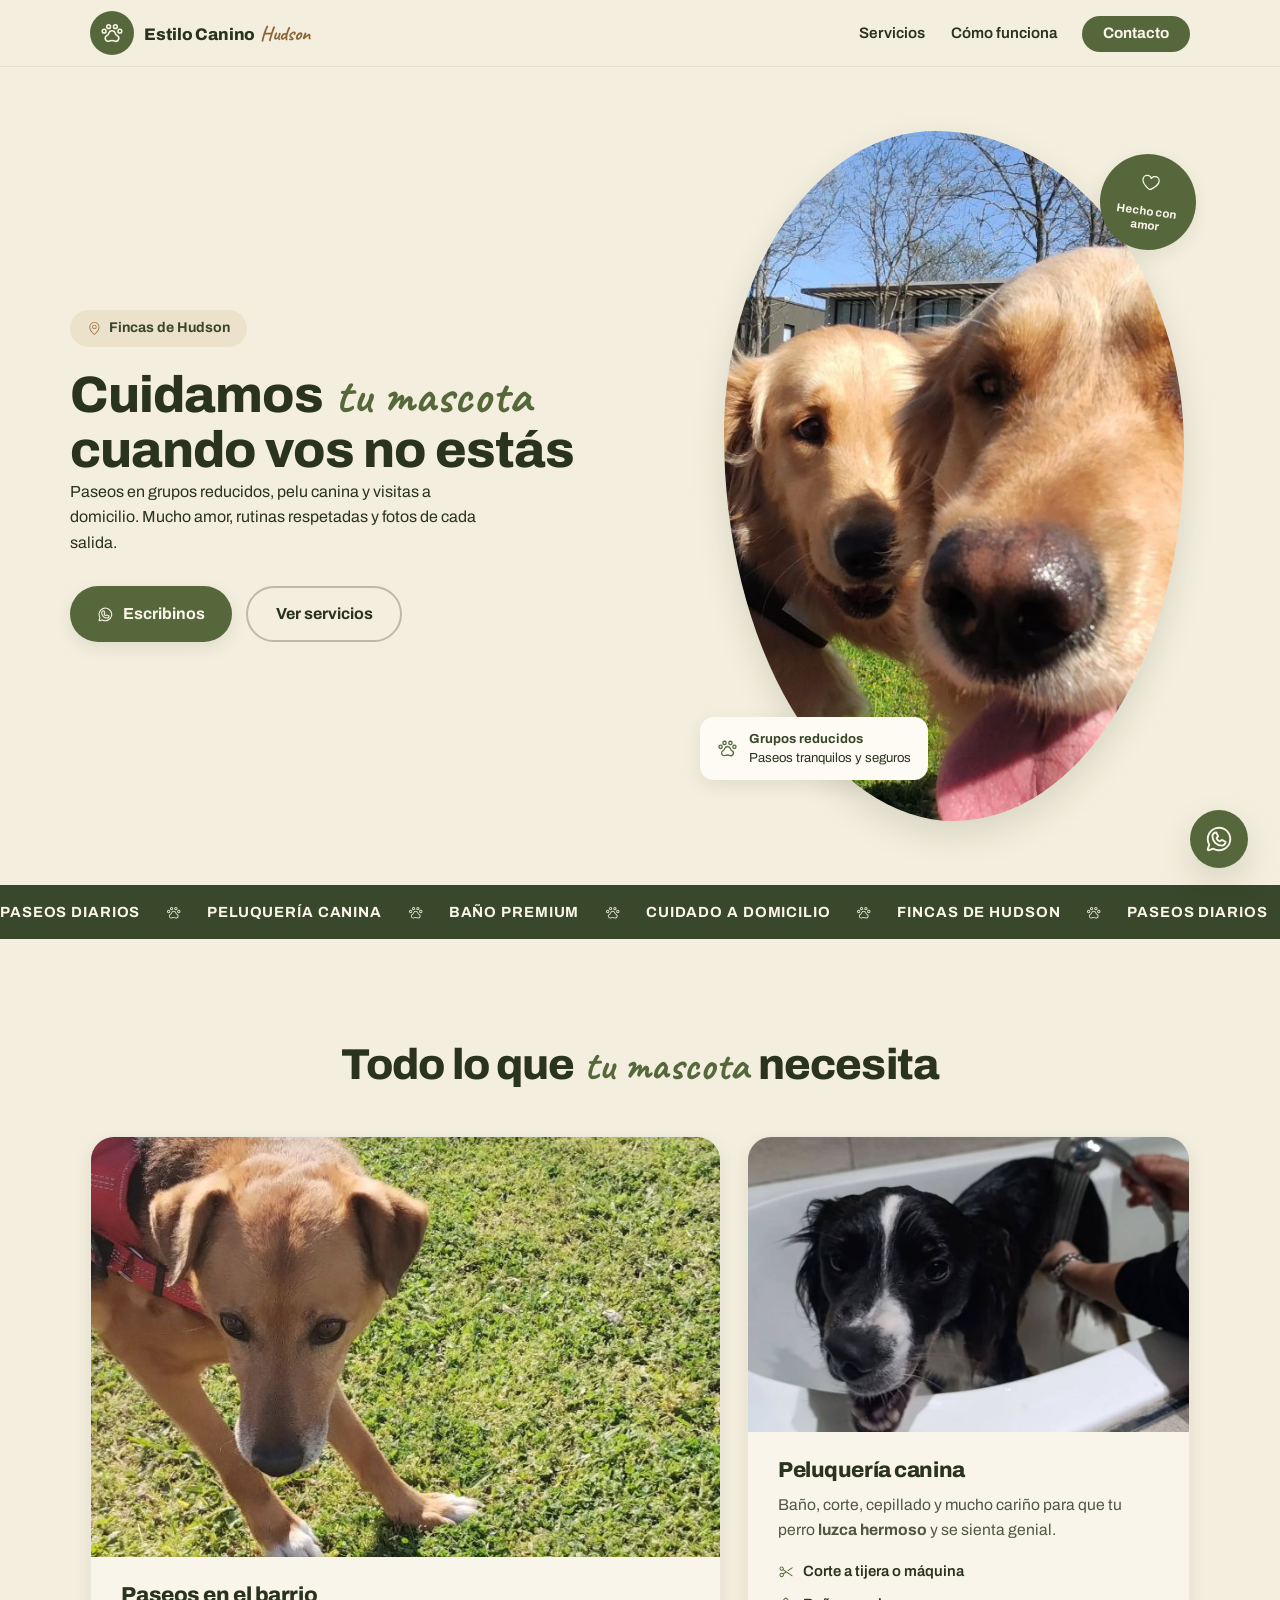
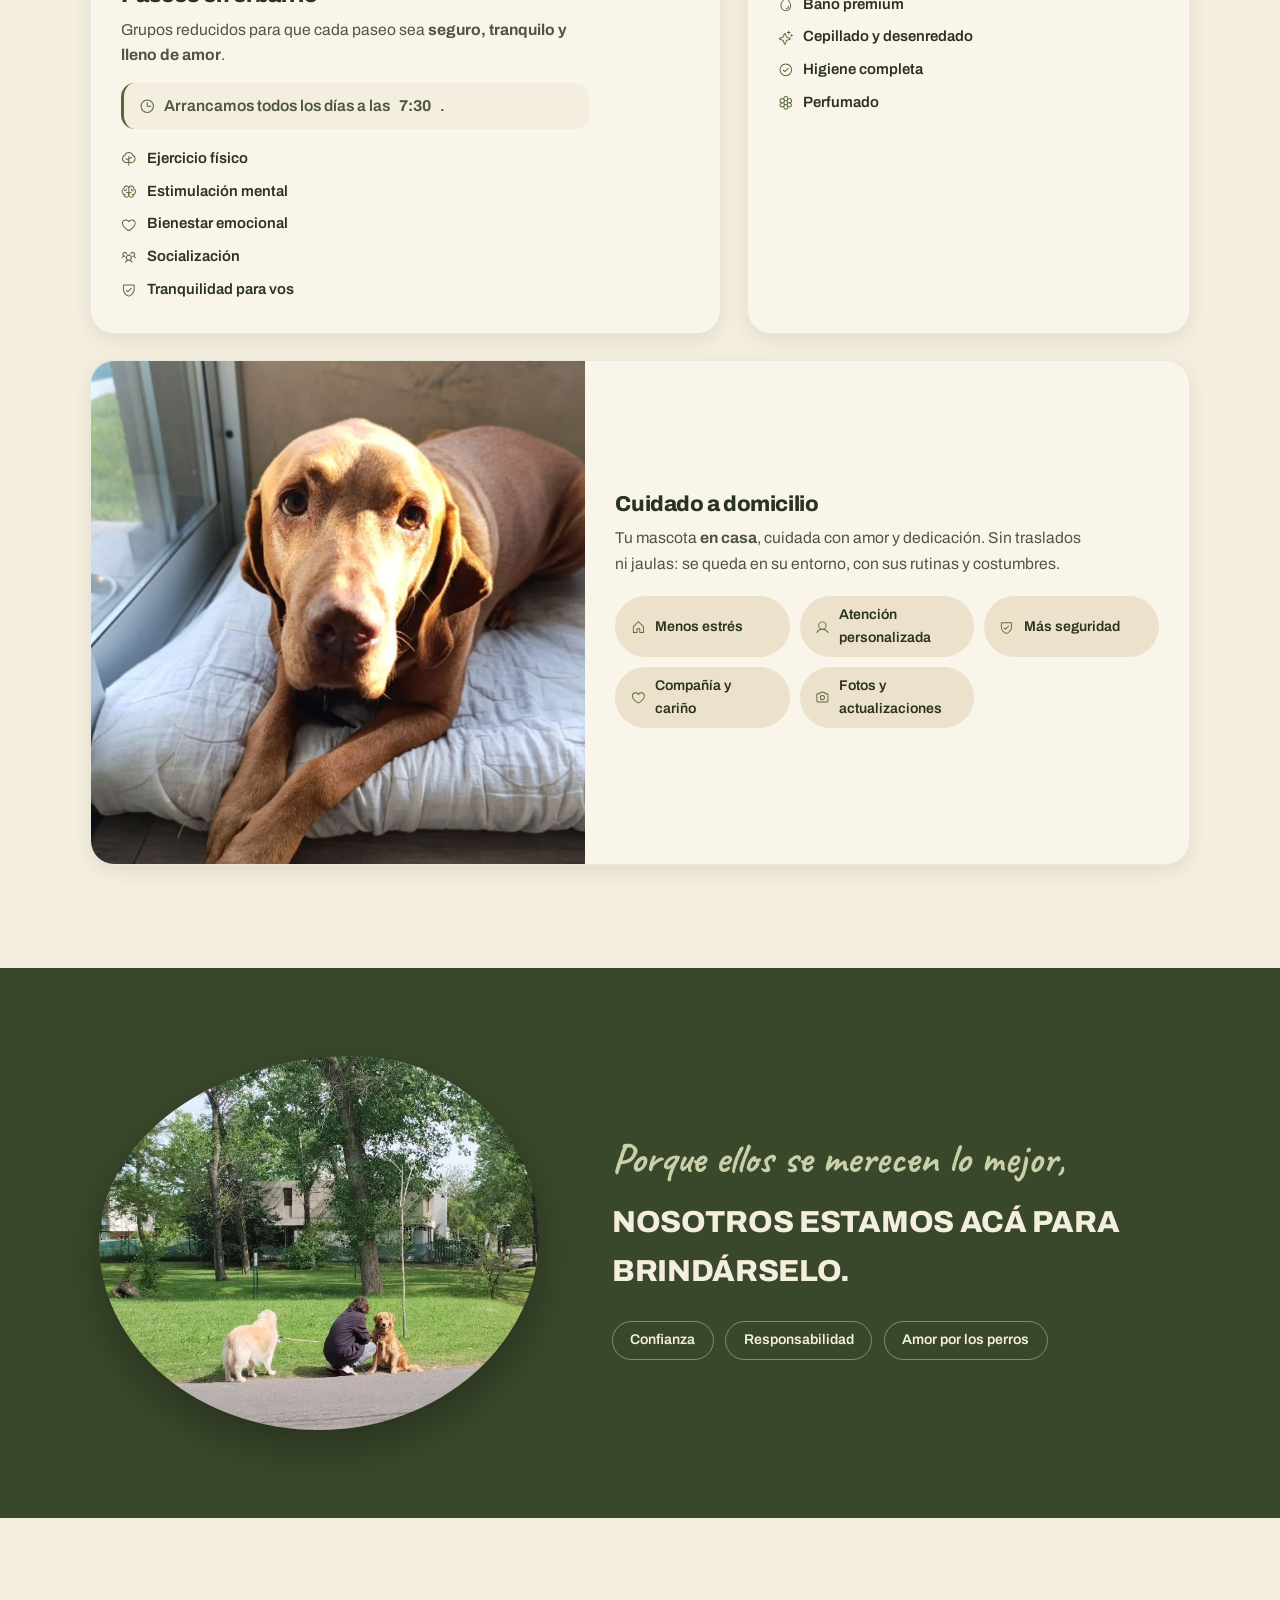
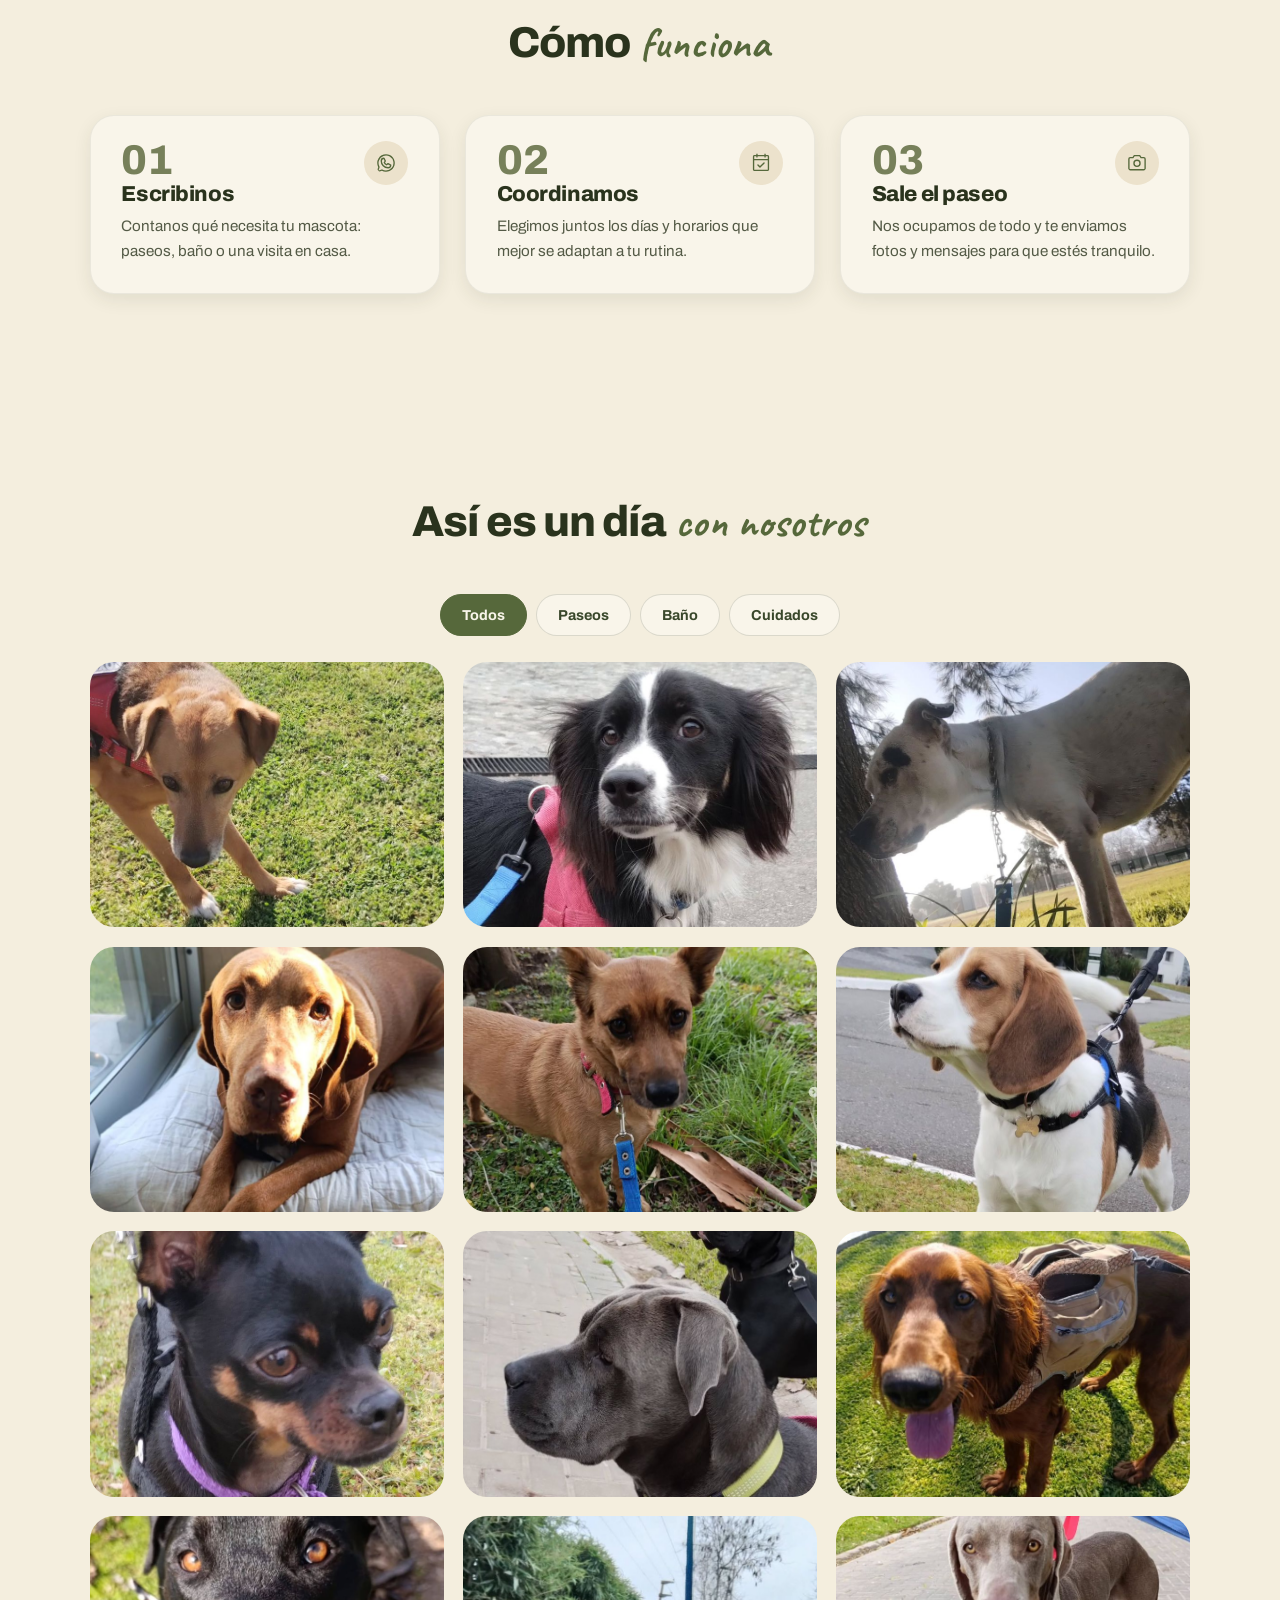
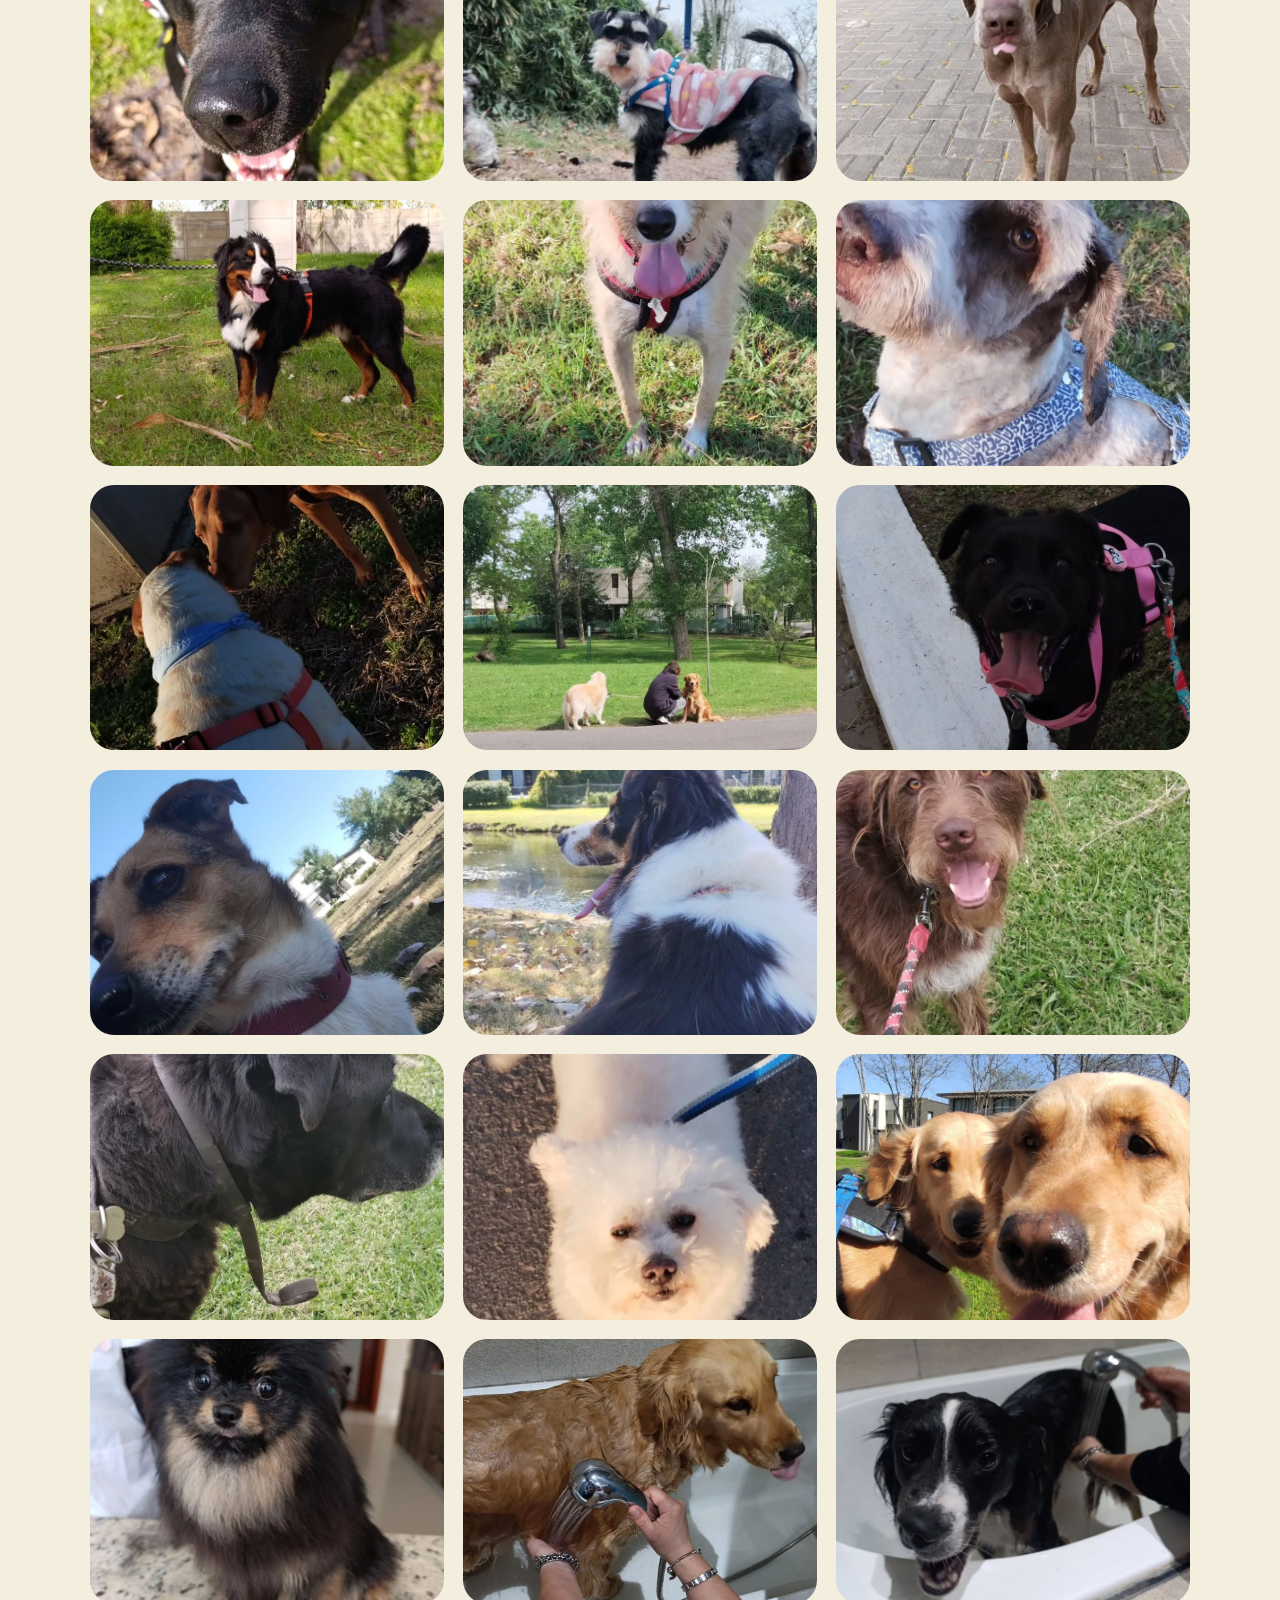
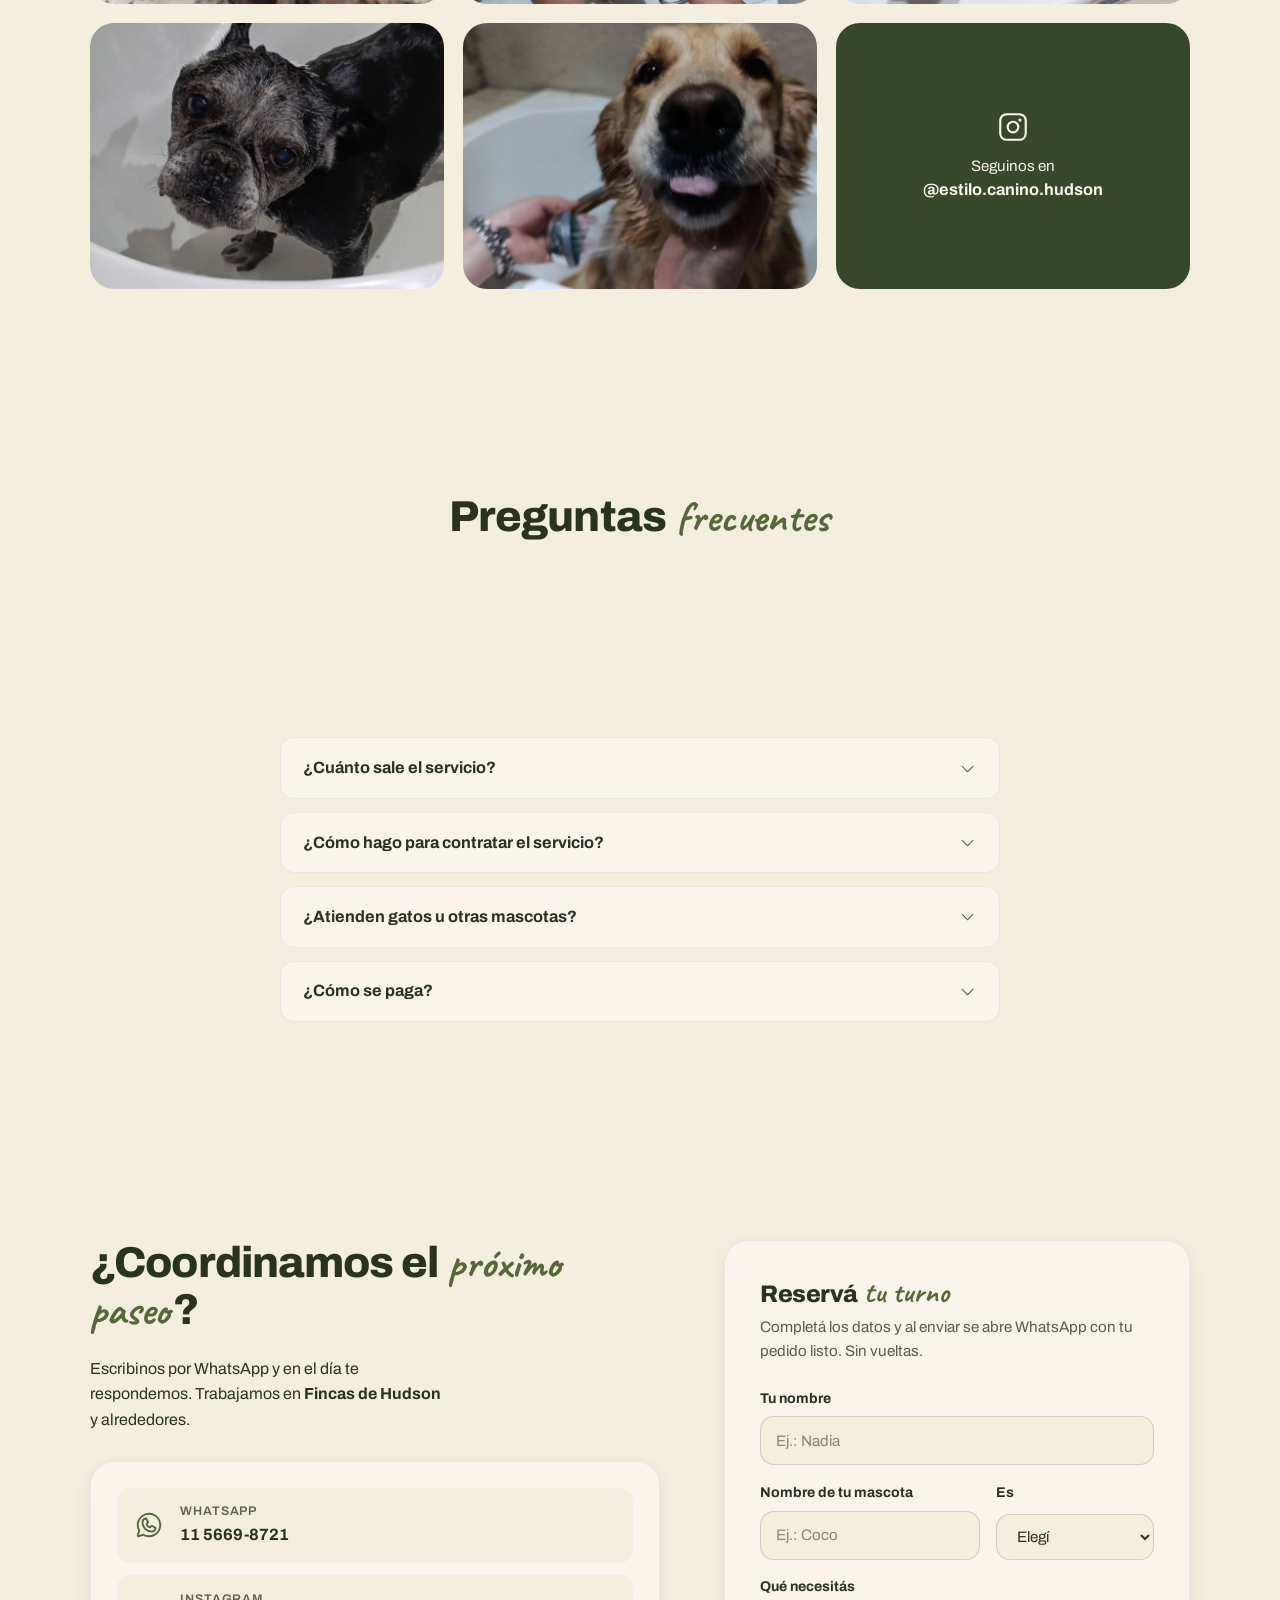
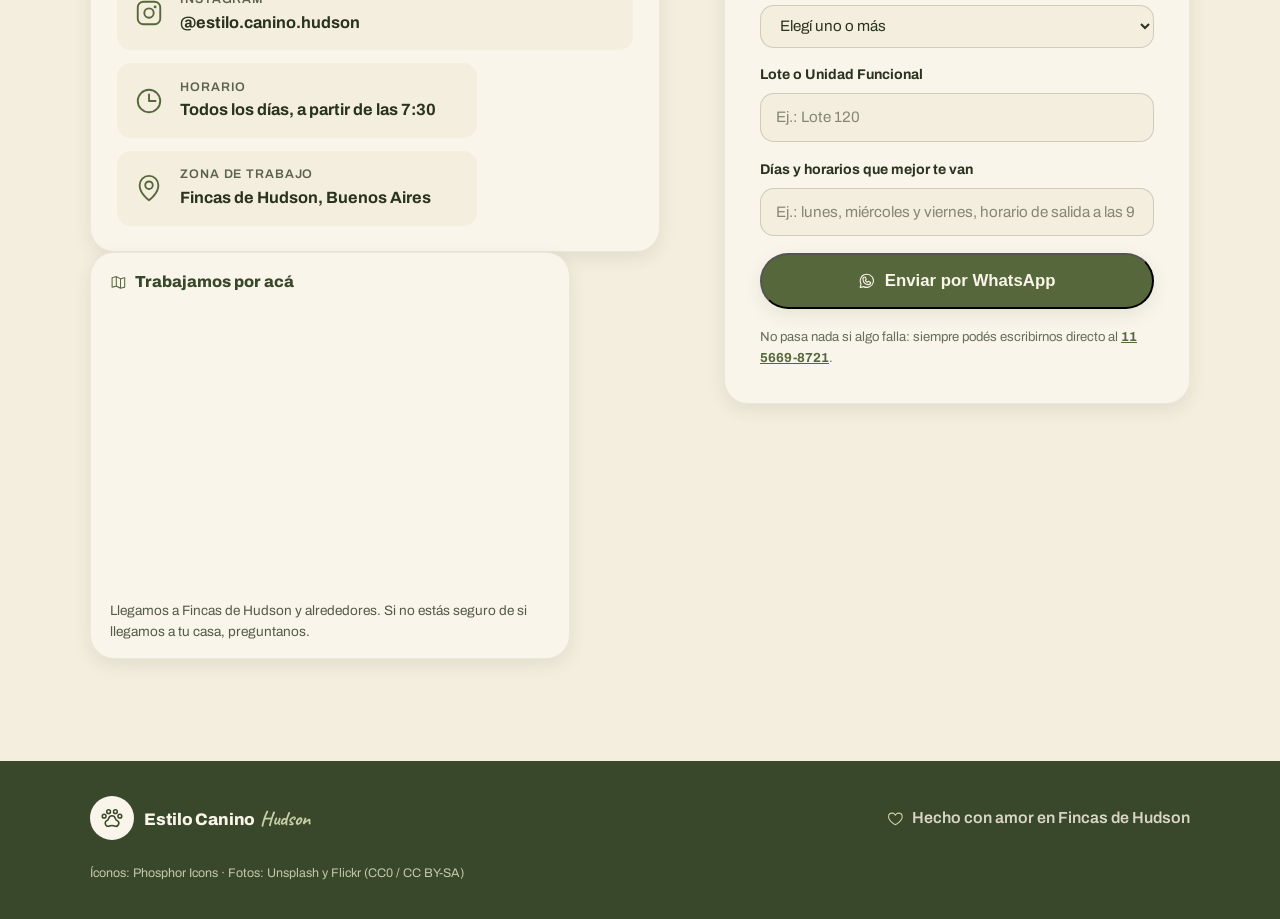
==== index.html @ 261d3a81 "Add files via upload" ====
<!DOCTYPE html>
<html lang="es-AR">
<head>
  <meta charset="UTF-8">
  <meta name="viewport" content="width=device-width, initial-scale=1">
  <title>Estilo Canino Hudson · Paseos y peluquería canina en Fincas de Hudson</title>
  <meta name="description" content="Paseos en grupos reducidos, peluquería canina y cuidado a domicilio en Fincas de Hudson. Cuidamos tu mascota cuando vos no estás.">
  <meta name="theme-color" content="#56683B">
  <meta property="og:type" content="website">
  <meta property="og:title" content="Estilo Canino Hudson">
  <meta property="og:description" content="Paseos, pelu canina y cuidado a domicilio en Fincas de Hudson. Cuidamos tu mascota cuando vos no estás.">
  <meta property="og:image" content="assets/img/hero.jpg">
  <link rel="icon" type="image/svg+xml" href="assets/favicon.svg">
  <link rel="preconnect" href="https://fonts.googleapis.com">
  <link rel="preconnect" href="https://fonts.gstatic.com" crossorigin>
  <link href="https://fonts.googleapis.com/css2?family=Archivo:wght@400;500;600;700;800&family=Caveat:wght@600;700&display=swap" rel="stylesheet">
  <link rel="stylesheet" href="css/styles.css">
  <script>document.documentElement.classList.add("js");</script>
</head>
<body>
<svg xmlns="http://www.w3.org/2000/svg" style="display:none" aria-hidden="true">
<symbol id="i-paw-print" viewBox="0 0 256 256"><path d="M212,80a28,28,0,1,0,28,28A28,28,0,0,0,212,80Zm0,40a12,12,0,1,1,12-12A12,12,0,0,1,212,120ZM72,108a28,28,0,1,0-28,28A28,28,0,0,0,72,108ZM44,120a12,12,0,1,1,12-12A12,12,0,0,1,44,120ZM92,88A28,28,0,1,0,64,60,28,28,0,0,0,92,88Zm0-40A12,12,0,1,1,80,60,12,12,0,0,1,92,48Zm72,40a28,28,0,1,0-28-28A28,28,0,0,0,164,88Zm0-40a12,12,0,1,1-12,12A12,12,0,0,1,164,48Zm23.12,100.86a35.3,35.3,0,0,1-16.87-21.14,44,44,0,0,0-84.5,0A35.25,35.25,0,0,1,69,148.82,40,40,0,0,0,88,224a39.48,39.48,0,0,0,15.52-3.13,64.09,64.09,0,0,1,48.87,0,40,40,0,0,0,34.73-72ZM168,208a24,24,0,0,1-9.45-1.93,80.14,80.14,0,0,0-61.19,0,24,24,0,0,1-20.71-43.26,51.22,51.22,0,0,0,24.46-30.67,28,28,0,0,1,53.78,0,51.27,51.27,0,0,0,24.53,30.71A24,24,0,0,1,168,208Z"/></symbol>
<symbol id="i-heart" viewBox="0 0 256 256"><path d="M178,40c-20.65,0-38.73,8.88-50,23.89C116.73,48.88,98.65,40,78,40a62.07,62.07,0,0,0-62,62c0,70,103.79,126.66,108.21,129a8,8,0,0,0,7.58,0C136.21,228.66,240,172,240,102A62.07,62.07,0,0,0,178,40ZM128,214.8C109.74,204.16,32,155.69,32,102A46.06,46.06,0,0,1,78,56c19.45,0,35.78,10.36,42.6,27a8,8,0,0,0,14.8,0c6.82-16.67,23.15-27,42.6-27a46.06,46.06,0,0,1,46,46C224,155.61,146.24,204.15,128,214.8Z"/></symbol>
<symbol id="i-scissors" viewBox="0 0 256 256"><path d="M157.73,113.13A8,8,0,0,1,159.82,102L227.48,55.7a8,8,0,0,1,9,13.21l-67.67,46.3a7.92,7.92,0,0,1-4.51,1.4A8,8,0,0,1,157.73,113.13Zm80.87,85.09a8,8,0,0,1-11.12,2.08L136,137.7,93.49,166.78a36,36,0,1,1-9-13.19L121.83,128,84.44,102.41a35.86,35.86,0,1,1,9-13.19l143,97.87A8,8,0,0,1,238.6,198.22ZM80,180a20,20,0,1,0-5.86,14.14A19.85,19.85,0,0,0,80,180ZM74.14,90.13a20,20,0,1,0-28.28,0A19.85,19.85,0,0,0,74.14,90.13Z"/></symbol>
<symbol id="i-house" viewBox="0 0 256 256"><path d="M219.31,108.68l-80-80a16,16,0,0,0-22.62,0l-80,80A15.87,15.87,0,0,0,32,120v96a8,8,0,0,0,8,8h64a8,8,0,0,0,8-8V160h32v56a8,8,0,0,0,8,8h64a8,8,0,0,0,8-8V120A15.87,15.87,0,0,0,219.31,108.68ZM208,208H160V152a8,8,0,0,0-8-8H104a8,8,0,0,0-8,8v56H48V120l80-80,80,80Z"/></symbol>
<symbol id="i-camera" viewBox="0 0 256 256"><path d="M208,56H180.28L166.65,35.56A8,8,0,0,0,160,32H96a8,8,0,0,0-6.65,3.56L75.71,56H48A24,24,0,0,0,24,80V192a24,24,0,0,0,24,24H208a24,24,0,0,0,24-24V80A24,24,0,0,0,208,56Zm8,136a8,8,0,0,1-8,8H48a8,8,0,0,1-8-8V80a8,8,0,0,1,8-8H80a8,8,0,0,0,6.66-3.56L100.28,48h55.43l13.63,20.44A8,8,0,0,0,176,72h32a8,8,0,0,1,8,8ZM128,88a44,44,0,1,0,44,44A44.05,44.05,0,0,0,128,88Zm0,72a28,28,0,1,1,28-28A28,28,0,0,1,128,160Z"/></symbol>
<symbol id="i-whatsapp-logo" viewBox="0 0 256 256"><path d="M187.58,144.84l-32-16a8,8,0,0,0-8,.5l-14.69,9.8a40.55,40.55,0,0,1-16-16l9.8-14.69a8,8,0,0,0,.5-8l-16-32A8,8,0,0,0,104,64a40,40,0,0,0-40,40,88.1,88.1,0,0,0,88,88,40,40,0,0,0,40-40A8,8,0,0,0,187.58,144.84ZM152,176a72.08,72.08,0,0,1-72-72A24,24,0,0,1,99.29,80.46l11.48,23L101,118a8,8,0,0,0-.73,7.51,56.47,56.47,0,0,0,30.15,30.15A8,8,0,0,0,138,155l14.61-9.74,23,11.48A24,24,0,0,1,152,176ZM128,24A104,104,0,0,0,36.18,176.88L24.83,210.93a16,16,0,0,0,20.24,20.24l34.05-11.35A104,104,0,1,0,128,24Zm0,192a87.87,87.87,0,0,1-44.06-11.81,8,8,0,0,0-6.54-.67L40,216,52.47,178.6a8,8,0,0,0-.66-6.54A88,88,0,1,1,128,216Z"/></symbol>
<symbol id="i-instagram-logo" viewBox="0 0 256 256"><path d="M128,80a48,48,0,1,0,48,48A48.05,48.05,0,0,0,128,80Zm0,80a32,32,0,1,1,32-32A32,32,0,0,1,128,160ZM176,24H80A56.06,56.06,0,0,0,24,80v96a56.06,56.06,0,0,0,56,56h96a56.06,56.06,0,0,0,56-56V80A56.06,56.06,0,0,0,176,24Zm40,152a40,40,0,0,1-40,40H80a40,40,0,0,1-40-40V80A40,40,0,0,1,80,40h96a40,40,0,0,1,40,40ZM192,76a12,12,0,1,1-12-12A12,12,0,0,1,192,76Z"/></symbol>
<symbol id="i-map-pin" viewBox="0 0 256 256"><path d="M128,64a40,40,0,1,0,40,40A40,40,0,0,0,128,64Zm0,64a24,24,0,1,1,24-24A24,24,0,0,1,128,128Zm0-112a88.1,88.1,0,0,0-88,88c0,31.4,14.51,64.68,42,96.25a254.19,254.19,0,0,0,41.45,38.3,8,8,0,0,0,9.18,0A254.19,254.19,0,0,0,174,200.25c27.45-31.57,42-64.85,42-96.25A88.1,88.1,0,0,0,128,16Zm0,206c-16.53-13-72-60.75-72-118a72,72,0,0,1,144,0C200,161.23,144.53,209,128,222Z"/></symbol>
<symbol id="i-phone" viewBox="0 0 256 256"><path d="M222.37,158.46l-47.11-21.11-.13-.06a16,16,0,0,0-15.17,1.4,8.12,8.12,0,0,0-.75.56L134.87,160c-15.42-7.49-31.34-23.29-38.83-38.51l20.78-24.71c.2-.25.39-.5.57-.77a16,16,0,0,0,1.32-15.06l0-.12L97.54,33.64a16,16,0,0,0-16.62-9.52A56.26,56.26,0,0,0,32,80c0,79.4,64.6,144,144,144a56.26,56.26,0,0,0,55.88-48.92A16,16,0,0,0,222.37,158.46ZM176,208A128.14,128.14,0,0,1,48,80,40.2,40.2,0,0,1,82.87,40a.61.61,0,0,0,0,.12l21,47L83.2,111.86a6.13,6.13,0,0,0-.57.77,16,16,0,0,0-1,15.7c9.06,18.53,27.73,37.06,46.46,46.11a16,16,0,0,0,15.75-1.14,8.44,8.44,0,0,0,.74-.56L168.89,152l47,21.05h0s.08,0,.11,0A40.21,40.21,0,0,1,176,208Z"/></symbol>
<symbol id="i-check-circle" viewBox="0 0 256 256"><path d="M173.66,98.34a8,8,0,0,1,0,11.32l-56,56a8,8,0,0,1-11.32,0l-24-24a8,8,0,0,1,11.32-11.32L112,148.69l50.34-50.35A8,8,0,0,1,173.66,98.34ZM232,128A104,104,0,1,1,128,24,104.11,104.11,0,0,1,232,128Zm-16,0a88,88,0,1,0-88,88A88.1,88.1,0,0,0,216,128Z"/></symbol>
<symbol id="i-tree" viewBox="0 0 256 256"><path d="M198.1,62.59a76,76,0,0,0-140.2,0A71.71,71.71,0,0,0,16,127.8C15.9,166,48,199,86.14,200A72.09,72.09,0,0,0,120,192.47V232a8,8,0,0,0,16,0V192.47A72.17,72.17,0,0,0,168,200l1.82,0C208,199,240.11,166,240,127.8A71.71,71.71,0,0,0,198.1,62.59ZM169.45,184a56.08,56.08,0,0,1-33.45-10v-41l43.58-21.78a8,8,0,1,0-7.16-14.32L136,115.06V88a8,8,0,0,0-16,0v51.06L83.58,120.84a8,8,0,1,0-7.16,14.32L120,156.94v17a56,56,0,0,1-33.45,10C56.9,183.23,31.92,157.52,32,127.84A55.77,55.77,0,0,1,67.11,76a8,8,0,0,0,4.53-4.67,60,60,0,0,1,112.72,0A8,8,0,0,0,188.89,76,55.79,55.79,0,0,1,224,127.84C224.08,157.52,199.1,183.23,169.45,184Z"/></symbol>
<symbol id="i-brain" viewBox="0 0 256 256"><path d="M248,124a56.11,56.11,0,0,0-32-50.61V72a48,48,0,0,0-88-26.49A48,48,0,0,0,40,72v1.39a56,56,0,0,0,0,101.2V176a48,48,0,0,0,88,26.49A48,48,0,0,0,216,176v-1.41A56.09,56.09,0,0,0,248,124ZM88,208a32,32,0,0,1-31.81-28.56A55.87,55.87,0,0,0,64,180h8a8,8,0,0,0,0-16H64A40,40,0,0,1,50.67,86.27,8,8,0,0,0,56,78.73V72a32,32,0,0,1,64,0v68.26A47.8,47.8,0,0,0,88,128a8,8,0,0,0,0,16,32,32,0,0,1,0,64Zm104-44h-8a8,8,0,0,0,0,16h8a55.87,55.87,0,0,0,7.81-.56A32,32,0,1,1,168,144a8,8,0,0,0,0-16,47.8,47.8,0,0,0-32,12.26V72a32,32,0,0,1,64,0v6.73a8,8,0,0,0,5.33,7.54A40,40,0,0,1,192,164Zm16-52a8,8,0,0,1-8,8h-4a36,36,0,0,1-36-36V80a8,8,0,0,1,16,0v4a20,20,0,0,0,20,20h4A8,8,0,0,1,208,112ZM60,120H56a8,8,0,0,1,0-16h4A20,20,0,0,0,80,84V80a8,8,0,0,1,16,0v4A36,36,0,0,1,60,120Z"/></symbol>
<symbol id="i-shield-check" viewBox="0 0 256 256"><path d="M208,40H48A16,16,0,0,0,32,56v56c0,52.72,25.52,84.67,46.93,102.19,23.06,18.86,46,25.26,47,25.53a8,8,0,0,0,4.2,0c1-.27,23.91-6.67,47-25.53C198.48,196.67,224,164.72,224,112V56A16,16,0,0,0,208,40Zm0,72c0,37.07-13.66,67.16-40.6,89.42A129.3,129.3,0,0,1,128,223.62a128.25,128.25,0,0,1-38.92-21.81C61.82,179.51,48,149.3,48,112l0-56,160,0ZM82.34,141.66a8,8,0,0,1,11.32-11.32L112,148.69l50.34-50.35a8,8,0,0,1,11.32,11.32l-56,56a8,8,0,0,1-11.32,0Z"/></symbol>
<symbol id="i-users-three" viewBox="0 0 256 256"><path d="M244.8,150.4a8,8,0,0,1-11.2-1.6A51.6,51.6,0,0,0,192,128a8,8,0,0,1-7.37-4.89,8,8,0,0,1,0-6.22A8,8,0,0,1,192,112a24,24,0,1,0-23.24-30,8,8,0,1,1-15.5-4A40,40,0,1,1,219,117.51a67.94,67.94,0,0,1,27.43,21.68A8,8,0,0,1,244.8,150.4ZM190.92,212a8,8,0,1,1-13.84,8,57,57,0,0,0-98.16,0,8,8,0,1,1-13.84-8,72.06,72.06,0,0,1,33.74-29.92,48,48,0,1,1,58.36,0A72.06,72.06,0,0,1,190.92,212ZM128,176a32,32,0,1,0-32-32A32,32,0,0,0,128,176ZM72,120a8,8,0,0,0-8-8A24,24,0,1,1,87.24,82a8,8,0,1,0,15.5-4A40,40,0,1,0,37,117.51,67.94,67.94,0,0,0,9.6,139.19a8,8,0,1,0,12.8,9.61A51.6,51.6,0,0,1,64,128,8,8,0,0,0,72,120Z"/></symbol>
<symbol id="i-user" viewBox="0 0 256 256"><path d="M230.92,212c-15.23-26.33-38.7-45.21-66.09-54.16a72,72,0,1,0-73.66,0C63.78,166.78,40.31,185.66,25.08,212a8,8,0,1,0,13.85,8c18.84-32.56,52.14-52,89.07-52s70.23,19.44,89.07,52a8,8,0,1,0,13.85-8ZM72,96a56,56,0,1,1,56,56A56.06,56.06,0,0,1,72,96Z"/></symbol>
<symbol id="i-calendar-check" viewBox="0 0 256 256"><path d="M208,32H184V24a8,8,0,0,0-16,0v8H88V24a8,8,0,0,0-16,0v8H48A16,16,0,0,0,32,48V208a16,16,0,0,0,16,16H208a16,16,0,0,0,16-16V48A16,16,0,0,0,208,32ZM72,48v8a8,8,0,0,0,16,0V48h80v8a8,8,0,0,0,16,0V48h24V80H48V48ZM208,208H48V96H208V208Zm-38.34-85.66a8,8,0,0,1,0,11.32l-48,48a8,8,0,0,1-11.32,0l-24-24a8,8,0,0,1,11.32-11.32L116,164.69l42.34-42.35A8,8,0,0,1,169.66,122.34Z"/></symbol>
<symbol id="i-drop" viewBox="0 0 256 256"><path d="M174,47.75a254.19,254.19,0,0,0-41.45-38.3,8,8,0,0,0-9.18,0A254.19,254.19,0,0,0,82,47.75C54.51,79.32,40,112.6,40,144a88,88,0,0,0,176,0C216,112.6,201.49,79.32,174,47.75ZM128,216a72.08,72.08,0,0,1-72-72c0-57.23,55.47-105,72-118,16.53,13,72,60.75,72,118A72.08,72.08,0,0,1,128,216Zm55.89-62.66a57.6,57.6,0,0,1-46.56,46.55A8.75,8.75,0,0,1,136,200a8,8,0,0,1-1.32-15.89c16.57-2.79,30.63-16.85,33.44-33.45a8,8,0,0,1,15.78,2.68Z"/></symbol>
<symbol id="i-flower" viewBox="0 0 256 256"><path d="M210.35,129.36c-.81-.47-1.7-.92-2.62-1.36.92-.44,1.81-.89,2.62-1.36a40,40,0,1,0-40-69.28c-.81.47-1.65,1-2.48,1.59.08-1,.13-2,.13-3a40,40,0,0,0-80,0c0,.94,0,1.94.13,3-.83-.57-1.67-1.12-2.48-1.59a40,40,0,1,0-40,69.28c.81.47,1.7.92,2.62,1.36-.92.44-1.81.89-2.62,1.36a40,40,0,1,0,40,69.28c.81-.47,1.65-1,2.48-1.59-.08,1-.13,2-.13,2.95a40,40,0,0,0,80,0c0-.94-.05-1.94-.13-2.95.83.57,1.67,1.12,2.48,1.59A39.79,39.79,0,0,0,190.29,204a40.43,40.43,0,0,0,10.42-1.38,40,40,0,0,0,9.64-73.28ZM104,128a24,24,0,1,1,24,24A24,24,0,0,1,104,128Zm74.35-56.79a24,24,0,1,1,24,41.57c-6.27,3.63-18.61,6.13-35.16,7.19A40,40,0,0,0,154.53,98.1C163.73,84.28,172.08,74.84,178.35,71.21ZM128,32a24,24,0,0,1,24,24c0,7.24-4,19.19-11.36,34.06a39.81,39.81,0,0,0-25.28,0C108,75.19,104,63.24,104,56A24,24,0,0,1,128,32ZM44.86,80a24,24,0,0,1,32.79-8.79c6.27,3.63,14.62,13.07,23.82,26.89A40,40,0,0,0,88.81,120c-16.55-1.06-28.89-3.56-35.16-7.18A24,24,0,0,1,44.86,80ZM77.65,184.79a24,24,0,1,1-24-41.57c6.27-3.63,18.61-6.13,35.16-7.19a40,40,0,0,0,12.66,21.87C92.27,171.72,83.92,181.16,77.65,184.79ZM128,224a24,24,0,0,1-24-24c0-7.24,4-19.19,11.36-34.06a39.81,39.81,0,0,0,25.28,0C148,180.81,152,192.76,152,200A24,24,0,0,1,128,224Zm83.14-48a24,24,0,0,1-32.79,8.79c-6.27-3.63-14.62-13.07-23.82-26.89A40,40,0,0,0,167.19,136c16.55,1.06,28.89,3.56,35.16,7.18A24,24,0,0,1,211.14,176Z"/></symbol>
<symbol id="i-sparkle" viewBox="0 0 256 256"><path d="M197.58,129.06,146,110l-19-51.62a15.92,15.92,0,0,0-29.88,0L78,110l-51.62,19a15.92,15.92,0,0,0,0,29.88L78,178l19,51.62a15.92,15.92,0,0,0,29.88,0L146,178l51.62-19a15.92,15.92,0,0,0,0-29.88ZM137,164.22a8,8,0,0,0-4.74,4.74L112,223.85,91.78,169A8,8,0,0,0,87,164.22L32.15,144,87,123.78A8,8,0,0,0,91.78,119L112,64.15,132.22,119a8,8,0,0,0,4.74,4.74L191.85,144ZM144,40a8,8,0,0,1,8-8h16V16a8,8,0,0,1,16,0V32h16a8,8,0,0,1,0,16H184V64a8,8,0,0,1-16,0V48H152A8,8,0,0,1,144,40ZM248,88a8,8,0,0,1-8,8h-8v8a8,8,0,0,1-16,0V96h-8a8,8,0,0,1,0-16h8V72a8,8,0,0,1,16,0v8h8A8,8,0,0,1,248,88Z"/></symbol>
<symbol id="i-clock" viewBox="0 0 256 256"><path d="M128,24A104,104,0,1,0,232,128,104.11,104.11,0,0,0,128,24Zm0,192a88,88,0,1,1,88-88A88.1,88.1,0,0,1,128,216Zm64-88a8,8,0,0,1-8,8H128a8,8,0,0,1-8-8V72a8,8,0,0,1,16,0v48h48A8,8,0,0,1,192,128Z"/></symbol>
<symbol id="i-cloud-rain" viewBox="0 0 256 256"><path d="M158.66,196.44l-32,48a8,8,0,1,1-13.32-8.88l32-48a8,8,0,0,1,13.32,8.88ZM232,92a76.08,76.08,0,0,1-76,76H132.28l-29.62,44.44a8,8,0,1,1-13.32-8.88L113.05,168H76A52,52,0,0,1,76,64a53.26,53.26,0,0,1,8.92.76A76.08,76.08,0,0,1,232,92Zm-16,0A60.06,60.06,0,0,0,96,88.46a8,8,0,0,1-16-.92q.21-3.66.77-7.23A38.11,38.11,0,0,0,76,80a36,36,0,0,0,0,72h80A60.07,60.07,0,0,0,216,92Z"/></symbol>
<symbol id="i-caret-down" viewBox="0 0 256 256"><path d="M213.66,101.66l-80,80a8,8,0,0,1-11.32,0l-80-80A8,8,0,0,1,53.66,90.34L128,164.69l74.34-74.35a8,8,0,0,1,11.32,11.32Z"/></symbol>
<symbol id="i-quotes" viewBox="0 0 256 256"><path d="M100,56H40A16,16,0,0,0,24,72v64a16,16,0,0,0,16,16h60v8a32,32,0,0,1-32,32,8,8,0,0,0,0,16,48.05,48.05,0,0,0,48-48V72A16,16,0,0,0,100,56Zm0,80H40V72h60ZM216,56H156a16,16,0,0,0-16,16v64a16,16,0,0,0,16,16h60v8a32,32,0,0,1-32,32,8,8,0,0,0,0,16,48.05,48.05,0,0,0,48-48V72A16,16,0,0,0,216,56Zm0,80H156V72h60Z"/></symbol>
<symbol id="i-arrow-up-right" viewBox="0 0 256 256"><path d="M200,64V168a8,8,0,0,1-16,0V83.31L69.66,197.66a8,8,0,0,1-11.32-11.32L172.69,72H88a8,8,0,0,1,0-16H192A8,8,0,0,1,200,64Z"/></symbol>
<symbol id="i-map-trifold" viewBox="0 0 256 256"><path d="M228.92,49.69a8,8,0,0,0-6.86-1.45L160.93,63.52,99.58,32.84a8,8,0,0,0-5.52-.6l-64,16A8,8,0,0,0,24,56V200a8,8,0,0,0,9.94,7.76l61.13-15.28,61.35,30.68A8.15,8.15,0,0,0,160,224a8,8,0,0,0,1.94-.24l64-16A8,8,0,0,0,232,200V56A8,8,0,0,0,228.92,49.69ZM104,52.94l48,24V203.06l-48-24ZM40,62.25l48-12v127.5l-48,12Zm176,131.5-48,12V78.25l48-12Z"/></symbol>
</svg>

<a class="skip" href="#contenido">Saltar al contenido</a>

<header class="cabecera">
  <nav class="cabecera-inner" aria-label="Principal">
    <a class="marca" href="#top">
      <span class="marca-ico"><svg class="ic"><use href="#i-paw-print"/></svg></span>
      <span class="marca-txt">Estilo&nbsp;Canino <em>Hudson</em></span>
    </a>
    <ul class="menu">
      <li><a href="#servicios">Servicios</a></li>
      <li><a href="#pasos">Cómo funciona</a></li>
      <li><a class="menu-cta" href="#contacto">Contacto</a></li>
    </ul>
  </nav>
</header>

<main id="contenido">

  <!-- ================= HERO ================= -->
  <section class="hero" id="top">
    <div class="hero-inner">
      <div class="hero-copy aparecer">
        <p class="chip"><svg class="ic sm"><use href="#i-map-pin"/></svg>Fincas de Hudson</p>
        <h1>Cuidamos <em class="script">tu mascota</em> cuando vos no estás</h1>
        <p class="lede">Paseos en grupos reducidos, pelu canina y visitas a domicilio. Mucho amor, rutinas respetadas y fotos de cada salida.</p>
        <div class="cta-fila">
          <a class="boton boton-primario" href="https://wa.me/5491156698721?text=%C2%A1Hola!%20Quiero%20coordinar%20un%20servicio%20para%20mi%20mascota" target="_blank" rel="noopener">
            <svg class="ic sm"><use href="#i-whatsapp-logo"/></svg>Escribinos
          </a>
          <a class="boton boton-fantasma" href="#servicios">Ver servicios</a>
        </div>
      </div>

      <figure class="hero-arte aparecer">
        <img class="hero-foto" src="assets/img/hero.jpg" alt="Dos golden retriever felices durante el paseo" width="680" height="1020">
        <p class="hero-flotante">
          <svg class="ic sm"><use href="#i-paw-print"/></svg>
          <span><strong>Grupos reducidos</strong><br>Paseos tranquilos y seguros</span>
        </p>
        <span class="hero-sello" aria-hidden="true">
          <svg class="ic"><use href="#i-heart"/></svg>Hecho con amor
        </span>
      </figure>
    </div>
  </section>

  <!-- ================= FRANJA ================= -->
  <div class="franja" aria-hidden="true">
    <div class="franja-pista">
      <div class="franja-grupo">
        <span>Paseos diarios</span><svg class="ic sm"><use href="#i-paw-print"/></svg>
        <span>Peluquería canina</span><svg class="ic sm"><use href="#i-paw-print"/></svg>
        <span>Baño premium</span><svg class="ic sm"><use href="#i-paw-print"/></svg>
        <span>Cuidado a domicilio</span><svg class="ic sm"><use href="#i-paw-print"/></svg>
        <span>Fincas de Hudson</span><svg class="ic sm"><use href="#i-paw-print"/></svg>
      </div>
      <div class="franja-grupo">
        <span>Paseos diarios</span><svg class="ic sm"><use href="#i-paw-print"/></svg>
        <span>Peluquería canina</span><svg class="ic sm"><use href="#i-paw-print"/></svg>
        <span>Baño premium</span><svg class="ic sm"><use href="#i-paw-print"/></svg>
        <span>Cuidado a domicilio</span><svg class="ic sm"><use href="#i-paw-print"/></svg>
        <span>Fincas de Hudson</span><svg class="ic sm"><use href="#i-paw-print"/></svg>
      </div>
    </div>
  </div>

  <!-- ================= SERVICIOS ================= -->
  <section class="seccion servicios" id="servicios">
    <h2 class="titulo">Todo lo que <em class="script">tu mascota</em> necesita</h2>

    <div class="serv-grid">

      <article class="servicio servicio-paseos aparecer">
        <figure class="serv-foto"><img src="assets/img/paseos.jpg" alt="Mestizo con arnés rojo paseando por el pasto" loading="lazy" width="1000" height="667"></figure>
        <div class="serv-cuerpo">
          <h3>Paseos en el barrio</h3>
          <p>Grupos reducidos para que cada paseo sea <strong>seguro, tranquilo y lleno de amor</strong>.</p>
          <p class="serv-dato"><svg class="ic sm"><use href="#i-clock"/></svg>Arrancamos todos los días a las <strong>7:30</strong>.</p>
          <ul class="lista-benef">
            <li><svg class="ic sm"><use href="#i-tree"/></svg>Ejercicio físico</li>
            <li><svg class="ic sm"><use href="#i-brain"/></svg>Estimulación mental</li>
            <li><svg class="ic sm"><use href="#i-heart"/></svg>Bienestar emocional</li>
            <li><svg class="ic sm"><use href="#i-users-three"/></svg>Socialización</li>
            <li><svg class="ic sm"><use href="#i-shield-check"/></svg>Tranquilidad para vos</li>
          </ul>
        </div>
      </article>

      <article class="servicio servicio-pelu aparecer">
        <figure class="serv-foto"><img src="assets/img/pelu.jpg" alt="Perro en la bañera durante el baño premium" loading="lazy" width="1000" height="667"></figure>
        <div class="serv-cuerpo">
          <h3>Peluquería canina</h3>
          <p>Baño, corte, cepillado y mucho cariño para que tu perro <strong>luzca hermoso</strong> y se sienta genial.</p>
          <ul class="lista-benef">
            <li><svg class="ic sm"><use href="#i-scissors"/></svg>Corte a tijera o máquina</li>
            <li><svg class="ic sm"><use href="#i-drop"/></svg>Baño premium</li>
            <li><svg class="ic sm"><use href="#i-sparkle"/></svg>Cepillado y desenredado</li>
            <li><svg class="ic sm"><use href="#i-check-circle"/></svg>Higiene completa</li>
            <li><svg class="ic sm"><use href="#i-flower"/></svg>Perfumado</li>
          </ul>
        </div>
      </article>

      <article class="servicio servicio-domicilio aparecer">
        <figure class="serv-foto"><img src="assets/img/cuidado-01.jpg" alt="Vizsla dorada descansando tranquila en su colchoneta junto a la ventana durante la visita a domicilio" loading="lazy" width="1000" height="667"></figure>
        <div class="serv-cuerpo">
          <h3>Cuidado a domicilio</h3>
          <p>Tu mascota <strong>en casa</strong>, cuidada con amor y dedicación. Sin traslados ni jaulas: se queda en su entorno, con sus rutinas y costumbres.</p>
          <ul class="lista-benef lista-chips">
            <li><svg class="ic sm"><use href="#i-house"/></svg>Menos estrés</li>
            <li><svg class="ic sm"><use href="#i-user"/></svg>Atención personalizada</li>
            <li><svg class="ic sm"><use href="#i-shield-check"/></svg>Más seguridad</li>
            <li><svg class="ic sm"><use href="#i-heart"/></svg>Compañía y cariño</li>
            <li><svg class="ic sm"><use href="#i-camera"/></svg>Fotos y actualizaciones</li>
          </ul>
        </div>
      </article>

    </div>
  </section>

  <!-- ================= CITA ================= -->
  <section class="cita">
    <img class="cita-foto" src="assets/img/cita.jpg" alt="Caminata relajada con dos golden retriever en el parque" loading="lazy" width="1000" height="667">
    <div class="cita-texto">
      <p class="cita-manuscrita">Porque ellos se merecen lo mejor,</p>
      <p class="cita-prensa">NOSOTROS ESTAMOS ACÁ PARA BRINDÁRSELO.</p>
      <ul class="cita-chips">
        <li>Confianza</li>
        <li>Responsabilidad</li>
        <li>Amor por los perros</li>
      </ul>
    </div>
  </section>

  <!-- ================= CÓMO FUNCIONA ================= -->
  <section class="seccion pasos" id="pasos">
    <h2 class="titulo">Cómo <em class="script">funciona</em></h2>
    <div class="pasos-grid">
      <article class="paso aparecer">
        <span class="paso-num">01</span>
        <svg class="ic paso-ico"><use href="#i-whatsapp-logo"/></svg>
        <h3>Escribinos</h3>
        <p>Contanos qué necesita tu mascota: paseos, baño o una visita en casa.</p>
      </article>
      <article class="paso aparecer">
        <span class="paso-num">02</span>
        <svg class="ic paso-ico"><use href="#i-calendar-check"/></svg>
        <h3>Coordinamos</h3>
        <p>Elegimos juntos los días y horarios que mejor se adaptan a tu rutina.</p>
      </article>
      <article class="paso aparecer">
        <span class="paso-num">03</span>
        <svg class="ic paso-ico"><use href="#i-camera"/></svg>
        <h3>Sale el paseo</h3>
        <p>Nos ocupamos de todo y te enviamos fotos y mensajes para que estés tranquilo.</p>
      </article>
    </div>
  </section>

  <!-- ================= GALERÍA ================= -->
  <section class="seccion galeria" id="galeria">
    <h2 class="titulo">Así es un día <em class="script">con nosotros</em></h2>
    <div class="filtros aparecer" aria-label="Filtrar fotos">
      <button class="filtro activo" data-filtro="todos" type="button">Todos</button>
      <button class="filtro" data-filtro="paseo" type="button">Paseos</button>
      <button class="filtro" data-filtro="bano" type="button">Baño</button>
      <button class="filtro" data-filtro="cuidados" type="button">Cuidados</button>
    </div>

    <div class="galeria-grid aparecer">

      <figure class="g-foto" data-categoria="paseo"><img src="assets/img/paseo-01.jpg" alt="Mestizo con arnés rojo durante el paseo" loading="lazy"></figure>
      <figure class="g-foto" data-categoria="paseo"><img src="assets/img/paseo-02.jpg" alt="Spaniel blanco y negro con arnés rosa" loading="lazy"></figure>
      <figure class="g-foto" data-categoria="paseo"><img src="assets/img/paseo-03.jpg" alt="Dogo blanco olfateando un árbol" loading="lazy"></figure>
      <figure class="g-foto" data-categoria="cuidados"><img src="assets/img/cuidado-01.jpg" alt="Vizsla dorada descansando tranquila en su colchoneta durante la visita a domicilio" loading="lazy"></figure>
      <figure class="g-foto" data-categoria="paseo"><img src="assets/img/paseo-05.jpg" alt="Cliente de Estilo Canino durante su paseo" loading="lazy"></figure>
      <figure class="g-foto" data-categoria="paseo"><img src="assets/img/paseo-06.jpg" alt="Beagle paseando por la vereda" loading="lazy"></figure>
      <figure class="g-foto" data-categoria="paseo"><img src="assets/img/paseo-07.jpg" alt="Perro chiquito negro con collar violeta" loading="lazy"></figure>
      <figure class="g-foto" data-categoria="paseo"><img src="assets/img/paseo-08.jpg" alt="Dos cane corso juntos en el pasto" loading="lazy"></figure>
      <figure class="g-foto" data-categoria="paseo"><img src="assets/img/paseo-09.jpg" alt="Setter irlandés con su mochila de paseo" loading="lazy"></figure>
      <figure class="g-foto" data-categoria="paseo"><img src="assets/img/paseo-10.jpg" alt="Labrador negro sonriendo feliz" loading="lazy"></figure>
      <figure class="g-foto" data-categoria="paseo"><img src="assets/img/paseo-11.jpg" alt="Schnauzer con su chambita de paseo" loading="lazy"></figure>
      <figure class="g-foto" data-categoria="paseo"><img src="assets/img/paseo-12.jpg" alt="Perro gris caminando con correa" loading="lazy"></figure>
      <figure class="g-foto" data-categoria="paseo"><img src="assets/img/paseo-13.jpg" alt="Bernés de montaña sonriendo en el pasto" loading="lazy"></figure>
      <figure class="g-foto" data-categoria="paseo"><img src="assets/img/paseo-14.jpg" alt="Cliente de Estilo Canino durante su paseo" loading="lazy"></figure>
      <figure class="g-foto" data-categoria="paseo"><img src="assets/img/paseo-15.jpg" alt="Caniche marrón con bandana azul" loading="lazy"></figure>
      <figure class="g-foto" data-categoria="paseo"><img src="assets/img/paseo-16.jpg" alt="Dos perros olfateándose al atardecer" loading="lazy"></figure>
      <figure class="g-foto" data-categoria="paseo"><img src="assets/img/paseo-17.jpg" alt="Paseo con dos golden retriever en el parque" loading="lazy"></figure>
      <figure class="g-foto" data-categoria="paseo"><img src="assets/img/paseo-18.jpg" alt="Mestizo negro con arnés rosa y lengua afuera" loading="lazy"></figure>
      <figure class="g-foto" data-categoria="paseo"><img src="assets/img/paseo-19.jpg" alt="Jack russell en primer plano" loading="lazy"></figure>
      <figure class="g-foto" data-categoria="paseo"><img src="assets/img/paseo-20.jpg" alt="Collie blanco y negro junto a la laguna" loading="lazy"></figure>
      <figure class="g-foto" data-categoria="paseo"><img src="assets/img/paseo-21.jpg" alt="Cliente de Estilo Canino durante su paseo" loading="lazy"></figure>
      <figure class="g-foto" data-categoria="paseo"><img src="assets/img/paseo-22.jpg" alt="Labrador negro de perfil" loading="lazy"></figure>
      <figure class="g-foto" data-categoria="paseo"><img src="assets/img/paseo-23.jpg" alt="Bichón blanco paseando por la calle" loading="lazy"></figure>
      <figure class="g-foto" data-categoria="paseo"><img src="assets/img/paseo-24.jpg" alt="Dos golden retriever felices en el parque" loading="lazy"></figure>
      <figure class="g-foto" data-categoria="bano"><img src="assets/img/bano-01.jpg" alt="Pomerano recién tosado después del baño" loading="lazy"></figure>
      <figure class="g-foto" data-categoria="bano"><img src="assets/img/bano-02.jpg" alt="Golden retriever durante el baño" loading="lazy"></figure>
      <figure class="g-foto" data-categoria="bano"><img src="assets/img/bano-03.jpg" alt="Perro en la bañadera" loading="lazy"></figure>
      <figure class="g-foto" data-categoria="bano"><img src="assets/img/bano-04.jpg" alt="Bulldog francés mojado en el lavatorio" loading="lazy"></figure>
      <figure class="g-foto" data-categoria="bano"><img src="assets/img/bano-05.jpg" alt="Golden retriever con agua y jabón" loading="lazy"></figure>

      <a class="g-ctat" href="https://instagram.com/estilo.canino.hudson" target="_blank" rel="noopener">
        <svg class="ic"><use href="#i-instagram-logo"/></svg>
        <span>Seguinos en<br><strong>@estilo.canino.hudson</strong></span>
      </a>
    </div>
  </section>


  <!-- ================= PREGUNTAS FRECUENTES ================= -->
  <section class="seccion faq" id="faq">
    <h2 class="titulo">Preguntas <em class="script">frecuentes</em></h2>

    <div class="faq-lista">
      <details class="faq-item aparecer">
        <summary>¿De cuántos perros son los grupos?<svg class="ic sm faq-cara"><use href="#i-caret-down"/></svg></summary>
        <p>Los grupos son de 4 a 6 perros como máximo, siempre con dos adultos responsables a cargo.</p>
      </details>
      <details class="faq-item aparecer">
        <summary>¿Qué pasa si llueve?<svg class="ic sm faq-cara"><use href="#i-caret-down"/></svg></summary>
        <p>Si llueve o las condiciones climáticas no son las indicadas, los paseos son suspendidos.</p>
      </details>
      <details class="faq-item aparecer">
        <summary>¿Cuánto sale el servicio?<svg class="ic sm faq-cara"><use href="#i-caret-down"/></svg></summary>
        <p>El valor del servicio puede ser por día o por mes. Comunicate con nosotros por WhatsApp y te informamos.</p>
      </details>
      <details class="faq-item aparecer">
        <summary>¿Cómo hago para contratar el servicio?<svg class="ic sm faq-cara"><use href="#i-caret-down"/></svg></summary>
        <p>Para contratar nuestro servicio, comunicate por WhatsApp o Instagram y te asesoramos.</p>
      </details>
      <details class="faq-item aparecer">
        <summary>¿Atienden gatos u otras mascotas?<svg class="ic sm faq-cara"><use href="#i-caret-down"/></svg></summary>
        <p>Sí, hacemos cuidados de mascotas.</p>
      </details>
      <details class="faq-item aparecer">
        <summary>¿Cómo se paga?<svg class="ic sm faq-cara"><use href="#i-caret-down"/></svg></summary>
        <p>Podés abonar en efectivo o transferencia bancaria.</p>
      </details>
    </div>
  </section>

  <!-- ================= CONTACTO ================= -->
  <section class="seccion contacto" id="contacto">
    <div class="contacto-copy">
      <h2 class="titulo titulo-izq">¿Coordinamos el <em class="script">próximo paseo</em>?</h2>
      <p>Escribinos por WhatsApp y en el día te respondemos. Trabajamos en <strong>Fincas de Hudson</strong> y alrededores.</p>

      <div class="contacto-tarjeta">
        <a class="dato" href="https://wa.me/5491156698721" target="_blank" rel="noopener">
          <svg class="ic"><use href="#i-whatsapp-logo"/></svg>
          <span><small>WhatsApp</small><strong>11 5669-8721</strong></span>
        </a>
        <a class="dato" href="https://instagram.com/estilo.canino.hudson" target="_blank" rel="noopener">
          <svg class="ic"><use href="#i-instagram-logo"/></svg>
          <span><small>Instagram</small><strong>@estilo.canino.hudson</strong></span>
        </a>
        <p class="dato">
          <svg class="ic"><use href="#i-clock"/></svg>
          <span><small>Horario</small><strong>Todos los días, a partir de las 7:30</strong></span>
        </p>
        <p class="dato dato-zona">
          <svg class="ic"><use href="#i-map-pin"/></svg>
          <span><small>Zona de trabajo</small><strong>Fincas de Hudson, Buenos Aires</strong></span>
        </p>
      </div>

      <figure class="zona-mapa aparecer">
        <p class="zona-titulo"><svg class="ic sm"><use href="#i-map-trifold"/></svg>Trabajamos por acá</p>
        <iframe
          title="Mapa de la zona: Fincas de Hudson, Buenos Aires"
          src="https://www.google.com/maps?q=Fincas+de+Hudson,+Almirante+Brown,+Buenos+Aires&z=14&output=embed"
          loading="lazy"
          referrerpolicy="no-referrer-when-downgrade"
          allowfullscreen></iframe>
        <figcaption>Llegamos a Fincas de Hudson y alrededores. Si no estás seguro de si llegamos a tu casa, preguntanos.</figcaption>
      </figure>
    </div>

    <div class="reserva">
      <h3>Reservá <em class="script">tu turno</em></h3>
      <p class="reserva-lede">Completá los datos y al enviar se abre WhatsApp con tu pedido listo. Sin vueltas.</p>

      <form id="form-reserva" novalidate>
        <div class="campo">
          <label for="r-nombre">Tu nombre</label>
          <input id="r-nombre" name="nombre" type="text" autocomplete="name" required placeholder="Ej.: Nadia">
        </div>
        <div class="campo-doble">
          <div class="campo">
            <label for="r-mascota">Nombre de tu mascota</label>
            <input id="r-mascota" name="mascota" type="text" required placeholder="Ej.: Coco">
          </div>
          <div class="campo">
            <label for="r-tipo">Es</label>
            <select id="r-tipo" name="tipo" required>
              <option value="" selected disabled class="placeholder">Elegí</option>
              <option>Perro</option>
              <option>Gato</option>
              <option>Otro peludo</option>
            </select>
          </div>
        </div>
        <div class="campo">
          <label for="r-servicio">Qué necesitás</label>
          <select id="r-servicio" name="servicio" required>
            <option value="" selected disabled class="placeholder">Elegí uno o más</option>
            <option>Paseos</option>
            <option>Peluquería canina</option>
            <option>Cuidado a domicilio</option>
            <option>Varios de los anteriores</option>
          </select>
        </div>
        <div class="campo">
          <label for="r-zona">Lote o Unidad Funcional</label>
          <input id="r-zona" name="zona" type="text" autocomplete="address-level2" required placeholder="Ej.: Lote 120">
        </div>
        <div class="campo">
          <label for="r-dias">Días y horarios que mejor te van</label>
          <input id="r-dias" name="dias" type="text" required placeholder="Ej.: lunes, miércoles y viernes, horario de salida a las 9">
        </div>
        <button class="boton boton-primario boton-xl reserva-enviar" type="submit">
          <svg class="ic sm"><use href="#i-whatsapp-logo"/></svg>Enviar por WhatsApp
        </button>
        <p class="reserva-error" id="reserva-error" role="alert" hidden>Revisá los campos con borde rojo.</p>
        <p class="reserva-nota">No pasa nada si algo falla: siempre podés escribirnos directo al <a href="https://wa.me/5491156698721" target="_blank" rel="noopener">11 5669-8721</a>.</p>
      </form>
    </div>
  </section>

</main>

<!-- WhatsApp flotante -->
<a class="wa-flotante" href="https://wa.me/5491156698721?text=%C2%A1Hola!%20Quiero%20coordinar%20un%20servicio%20para%20mi%20mascota" target="_blank" rel="noopener" aria-label="Escribinos por WhatsApp" title="Escribinos por WhatsApp">
  <svg class="ic"><use href="#i-whatsapp-logo"/></svg>
</a>

<footer class="pie">
  <div class="pie-inner">
    <a class="marca marca-pie" href="#top">
      <span class="marca-ico"><svg class="ic"><use href="#i-paw-print"/></svg></span>
      <span class="marca-txt">Estilo&nbsp;Canino <em>Hudson</em></span>
    </a>
    <p class="pie-amor">
      <svg class="ic sm"><use href="#i-heart"/></svg>
      Hecho con amor en Fincas de Hudson
    </p>
    <p class="pie-creditos">Íconos: Phosphor Icons · Fotos: Unsplash y Flickr (CC0 / CC BY-SA)</p>
  </div>
</footer>

<script src="js/main.js" defer></script>
</body>
</html>
---- css/styles.css ----
/* ============================================================
   Estilo Canino Hudson · hoja de estilos
   Identidad: crema + oliva, tipografía display + manuscrita.
   Regla de formas: botones píldora, tarjetas 24px, fotos con
   borde orgánico suave. Un solo acento (oliva) en toda la página.
   ============================================================ */

:root {
  --crema: #F4EEDE;
  --crema-2: #ECE2CC;
  --crema-3: #F9F5EA;
  --oliva: #56683B;
  --oliva-osc: #39472A;
  --oliva-tinta: #2A331D;
  --tan: #A07E4E;
  --tan-texto: #8A6435; /* versión para texto pequeño (contraste AA) */
  --blanco: #FDFBF4;

  --f-display: "Archivo", "Segoe UI", sans-serif;
  --f-script: "Caveat", cursive;

  --sombra: 0 14px 34px rgba(42, 51, 29, .13);
  --sombra-suave: 0 6px 18px rgba(42, 51, 29, .09);
  --radius: 24px;
  --radius-chico: 14px;
  --ancho: 1140px;

  --z-nav: 50;
}

* { box-sizing: border-box; margin: 0; padding: 0; }

html {
  scroll-behavior: smooth;
  scroll-padding-top: 84px;
  interpolate-size: allow-keywords; /* permite animar height hasta auto (FAQ) */
}

body {
  font-family: var(--f-display);
  background: var(--crema);
  color: var(--oliva-tinta);
  line-height: 1.6;
  -webkit-font-smoothing: antialiased;
}

img { display: block; max-width: 100%; height: auto; }
a { color: inherit; }
ul { list-style: none; }

.ic { width: 1.25em; height: 1.25em; fill: currentColor; flex: none; }
.ic.sm { width: 1.05em; height: 1.05em; }

.skip {
  position: absolute; left: -999px; top: 0;
  background: var(--oliva-osc); color: var(--crema-3);
  padding: .6rem 1rem; border-radius: 0 0 12px 0; z-index: calc(var(--z-nav) + 10);
}
.skip:focus { left: 0; }

/* ---------- Tipografía ---------- */

h1, h2, h3 { font-weight: 800; letter-spacing: -.02em; line-height: 1.08; }

h1 { font-size: clamp(2.2rem, 4.3vw, 3.2rem); }
h2 { font-size: clamp(1.9rem, 3.6vw, 2.7rem); }
h3 { font-size: 1.35rem; }

.script {
  font-family: var(--f-script);
  font-weight: 700;
  font-style: normal;
  color: var(--oliva);
  letter-spacing: 0;
  /* aire para las colas de la manuscrita */
  padding: 0 .06em .05em;
}

.titulo { text-align: center; max-width: 24ch; margin: 0 auto 3rem; }
.titulo-izq { text-align: left; margin: 0 0 1.4rem; }

.lede { max-width: 46ch; }

/* ---------- Botones (regla: píldora, una línea) ---------- */

.boton {
  display: inline-flex; align-items: center; gap: .55rem;
  padding: .85rem 1.7rem;
  border-radius: 999px;
  font-weight: 700; font-size: 1rem; white-space: nowrap;
  text-decoration: none;
  transition: transform .18s cubic-bezier(.16, 1, .3, 1), background .18s, color .18s, box-shadow .18s;
}
.boton:active { transform: translateY(1px) scale(.98); }

.boton-primario {
  background: var(--oliva); color: var(--crema-3);
  box-shadow: var(--sombra-suave);
}
.boton-primario:hover { background: var(--oliva-osc); transform: translateY(-2px); box-shadow: var(--sombra); }

.boton-fantasma {
  border: 2px solid rgba(42, 51, 29, .28); color: var(--oliva-tinta);
}
.boton-fantasma:hover { border-color: var(--oliva); color: var(--oliva); transform: translateY(-2px); }

.boton-xl { padding: 1rem 2.1rem; font-size: 1.05rem; }
/* ---------- Cabecera ---------- */

.cabecera {
  position: sticky; top: 0; z-index: var(--z-nav);
  background: color-mix(in srgb, var(--crema) 88%, transparent);
  backdrop-filter: blur(10px);
  border-bottom: 1px solid rgba(42, 51, 29, .08);
}
.cabecera-inner {
  max-width: var(--ancho); margin: 0 auto; padding: .7rem 1.25rem;
  display: flex; align-items: center; gap: 1.5rem;
}
.menu {
  display: flex; gap: 1.6rem; margin-left: auto;
  font-weight: 600; font-size: .95rem;
}
.menu a { text-decoration: none; padding: .3rem 0; border-bottom: 2px solid transparent; }
.menu a:hover { border-bottom-color: var(--tan); }
.menu-cta {
  background: var(--oliva); color: var(--crema-3) !important;
  border-radius: 999px; padding: .55rem 1.3rem !important; font-weight: 700;
  transition: background .2s, transform .2s cubic-bezier(.16, 1, .3, 1);
}
.menu-cta:hover { background: var(--oliva-osc); border-bottom-color: transparent !important; transform: translateY(-1px); }

.marca { display: inline-flex; align-items: center; gap: .65rem; text-decoration: none; }
.marca-ico {
  width: 44px; height: 44px; flex: none;
  display: grid; place-items: center;
  background: var(--oliva); color: var(--crema-3);
  border-radius: 50%;
}
.marca-ico .ic { width: 24px; height: 24px; }
.marca-txt { font-weight: 800; font-size: 1.05rem; letter-spacing: -.01em; line-height: 1.15; }
.marca-txt em {
  font-family: var(--f-script); font-weight: 700; font-style: normal;
  color: var(--tan-texto); font-size: 1.2em; margin-left: .15rem;
}

/* ---------- Hero ---------- */

.hero { padding: clamp(2.2rem, 5vw, 4.2rem) 1.25rem 4rem; }
.hero-inner {
  max-width: var(--ancho); margin: 0 auto;
  display: grid; grid-template-columns: minmax(0, 1.05fr) minmax(0, .95fr);
  gap: clamp(2rem, 5vw, 4rem); align-items: center;
}

.chip {
  display: inline-flex; align-items: center; gap: .45rem;
  background: var(--crema-2); color: var(--oliva-osc);
  border: none; border-radius: 999px;
  padding: .45rem 1.05rem; font-weight: 700; font-size: .88rem;
  margin-bottom: 1.3rem;
}
.chip .ic { color: var(--tan); }

.cta-fila { display: flex; flex-wrap: wrap; gap: .9rem; margin-top: 1.9rem; }

.hero-arte { position: relative; max-width: 460px; justify-self: center; }
.hero-foto {
  width: 100%;
  border-radius: 46% 54% 50% 50% / 44% 46% 54% 56%;
  aspect-ratio: 2 / 3; object-fit: cover;
  box-shadow: var(--sombra);
}
.hero-flotante {
  position: absolute; left: -1.5rem; bottom: 2.6rem;
  display: flex; align-items: center; gap: .7rem;
  background: var(--blanco); border-radius: var(--radius-chico);
  box-shadow: var(--sombra-suave);
  padding: .8rem 1.05rem; font-size: .82rem; line-height: 1.4;
}
.hero-flotante .ic { color: var(--oliva); width: 1.6em; height: 1.6em; }
.hero-flotante strong { color: var(--oliva-osc); }

.hero-sello {
  position: absolute; top: 1.4rem; right: -0.7rem;
  width: 96px; height: 96px;
  display: grid; place-items: center; text-align: center;
  background: var(--oliva); color: var(--crema-3);
  border-radius: 50%; font-size: .72rem; font-weight: 700;
  line-height: 1.25; gap: .15rem;
  box-shadow: var(--sombra-suave);
  rotate: 8deg;
  padding: .8rem;
}
.hero-sello .ic { width: 20px; height: 20px; }

/* ---------- Franja ---------- */

.franja {
  background: var(--oliva-osc); color: var(--crema-3);
  overflow: hidden; padding: .95rem 0;
}
.franja-pista { display: flex; width: max-content; }
@keyframes franja-corre { to { transform: translateX(-50%); } }
.franja-pista { animation: franja-corre 26s linear infinite; }
.franja:hover .franja-pista { animation-play-state: paused; }
.franja-grupo {
  display: flex; align-items: center; gap: 1.6rem;
  padding-right: 1.6rem;
  font-weight: 700; font-size: .92rem; letter-spacing: .06em;
  text-transform: uppercase; white-space: nowrap;
}
.franja-grupo .ic { opacity: .85; }

/* ---------- Secciones ---------- */

.seccion { padding: clamp(3.5rem, 8vw, 6.5rem) 1.25rem; max-width: var(--ancho); margin: 0 auto; }

/* Servicios (bento: 7 + 5, y uno a ancho completo) */

.serv-grid {
  display: grid; grid-template-columns: repeat(12, 1fr); gap: 1.6rem;
}
.servicio {
  background: var(--crema-3);
  border: 1px solid rgba(42, 51, 29, .07);
  border-radius: var(--radius);
  overflow: hidden;
  box-shadow: var(--sombra-suave);
  transition: transform .25s cubic-bezier(.16, 1, .3, 1), box-shadow .25s;
}
.servicio:hover { transform: translateY(-5px); box-shadow: var(--sombra); }

.servicio-paseos { grid-column: span 7; }
.servicio-pelu { grid-column: span 5; }
.servicio-domicilio {
  grid-column: span 12;
  display: grid; grid-template-columns: minmax(0, .9fr) minmax(0, 1.1fr);
  align-items: center;
}

.serv-foto { overflow: hidden; }
.serv-foto img {
  width: 100%; aspect-ratio: 3 / 2; object-fit: cover;
  transition: scale .5s cubic-bezier(.16, 1, .3, 1);
}
.servicio:hover .serv-foto img { scale: 1.04; }
.servicio-domicilio .serv-foto img { height: 100%; min-height: 320px; aspect-ratio: auto; }

.serv-cuerpo { padding: 1.7rem 1.9rem 2rem; }
.serv-cuerpo h3 { margin-bottom: .6rem; }
.serv-cuerpo p { font-size: .98rem; color: rgba(42, 51, 29, .82); max-width: 52ch; }

.lista-benef { margin-top: 1.15rem; display: grid; gap: .55rem; }
.lista-benef li {
  display: flex; align-items: center; gap: .6rem;
  font-weight: 600; font-size: .93rem;
}
.lista-benef .ic { color: var(--oliva); }

.lista-chips {
  grid-template-columns: repeat(auto-fit, minmax(170px, 1fr));
  gap: .6rem; margin-top: 1.3rem;
}
.lista-chips li {
  background: var(--crema-2); border-radius: 999px;
  padding: .5rem .95rem; font-size: .88rem;
}

/* ---------- Cita ---------- */

.cita {
  background: var(--oliva-osc); color: var(--crema);
  display: grid; grid-template-columns: minmax(0, .9fr) minmax(0, 1.1fr);
  align-items: center; gap: clamp(1.6rem, 4vw, 3.5rem);
  padding: clamp(3rem, 7vw, 5.5rem) clamp(1.5rem, 6vw, 5rem);
}
.cita-foto {
  width: 100%; max-width: 440px; justify-self: center;
  border-radius: 58% 42% 50% 50% / 50% 48% 52% 50%;
  aspect-ratio: 4 / 3.4; object-fit: cover;
  box-shadow: 0 18px 40px rgba(0, 0, 0, .28);
}
.cita-manuscrita {
  font-family: var(--f-script); font-weight: 700;
  font-size: clamp(1.8rem, 3.4vw, 2.6rem);
  color: #C9CFA8;
}
.cita-prensa {
  font-weight: 800; letter-spacing: -.01em;
  font-size: clamp(1.35rem, 2.6vw, 1.9rem);
  margin-top: .4rem;
}
.cita-chips { display: flex; flex-wrap: wrap; gap: .7rem; margin-top: 1.6rem; }
.cita-chips li {
  border: 1.5px solid rgba(244, 238, 222, .4);
  border-radius: 999px; padding: .45rem 1.1rem;
  font-weight: 600; font-size: .88rem;
}

/* ---------- Cómo funciona ---------- */

.pasos-grid {
  display: grid; grid-template-columns: repeat(3, 1fr); gap: 1.6rem;
  counter-reset: paso;
}
.paso {
  position: relative;
  background: var(--crema-3);
  border: 1px solid rgba(42, 51, 29, .07);
  border-radius: var(--radius);
  padding: 4.2rem 1.9rem 1.9rem;
  box-shadow: var(--sombra-suave);
}
.paso-num {
  position: absolute; top: 1.5rem; left: 1.9rem;
  font-size: 2.6rem; font-weight: 800; line-height: 1;
  color: #77805A;
}
.paso-ico {
  position: absolute; top: 1.55rem; right: 1.9rem;
  width: 44px; height: 44px;
  padding: .7rem; box-sizing: border-box;
  background: var(--crema-2); color: var(--oliva);
  border-radius: 50%;
}
.paso p { font-size: .95rem; color: rgba(42, 51, 29, .8); margin-top: .5rem; }

/* ---------- Galeria ---------- */

.filtros {
  display: flex; justify-content: center; gap: .6rem;
  margin-bottom: 1.6rem; flex-wrap: wrap;
}
.filtro {
  font: inherit; font-weight: 700; font-size: .9rem;
  color: var(--oliva-osc);
  background: var(--crema-3);
  border: 1.5px solid rgba(42, 51, 29, .15);
  border-radius: 999px;
  padding: .55rem 1.3rem;
  cursor: pointer;
  transition: background .2s, color .2s, border-color .2s, transform .2s cubic-bezier(.16, 1, .3, 1);
}
.filtro:hover { border-color: var(--oliva); transform: translateY(-2px); }
.filtro.activo {
  background: var(--oliva); border-color: var(--oliva);
  color: var(--crema-3);
}

.galeria-grid {
  display: grid; grid-template-columns: repeat(3, 1fr);
  gap: 1.2rem;
}
.g-foto { overflow: hidden; border-radius: var(--radius); }
.g-foto img {
  width: 100%; aspect-ratio: 4 / 3; object-fit: cover;
  transition: scale .5s cubic-bezier(.16, 1, .3, 1);
}
.g-foto:hover img { scale: 1.05; }
.g-foto.oculta { display: none; }

.serv-dato {
  display: flex; align-items: center; gap: .55rem;
  margin-top: 1rem;
  font-size: .92rem; font-weight: 600;
  background: var(--crema);
  border-left: 3px solid var(--oliva);
  border-radius: var(--radius-chico);
  padding: .65rem .9rem;
}
.serv-dato .ic { color: var(--oliva); flex-shrink: 0; }

.g-ctat {
  display: flex; flex-direction: column; align-items: center; justify-content: center;
  gap: .7rem; text-align: center;
  background: var(--oliva-osc); color: var(--crema-3);
  border-radius: var(--radius);
  text-decoration: none; font-size: .95rem; line-height: 1.5;
  padding: 1.4rem;
  transition: transform .25s cubic-bezier(.16, 1, .3, 1), background .25s;
}
.g-ctat:hover { background: var(--oliva); transform: translateY(-4px); }
.g-ctat .ic { width: 34px; height: 34px; }
.g-ctat strong { font-size: 1.02rem; }

/* ---------- FAQ (acordeón nativo) ---------- */

.faq-lista { max-width: 720px; margin: 0 auto; }
.faq-item {
  background: var(--crema-3);
  border: 1px solid rgba(42, 51, 29, .07);
  border-radius: var(--radius-chico);
  margin-bottom: .8rem;
  overflow: hidden;
  transition: box-shadow .25s;
}
.faq-item[open] { box-shadow: var(--sombra-suave); }
.faq-item summary {
  display: flex; align-items: center; justify-content: space-between; gap: 1rem;
  padding: 1.05rem 1.4rem;
  font-weight: 700; font-size: 1.02rem;
  cursor: pointer; list-style: none;
  color: var(--oliva-tinta);
}
.faq-item summary::-webkit-details-marker { display: none; }
.faq-item summary:hover { color: var(--oliva); }
.faq-cara { color: var(--oliva); transition: rotate .25s cubic-bezier(.16, 1, .3, 1); }
.faq-item[open] .faq-cara { rotate: 180deg; }
.faq-item p {
  padding: 0 1.4rem 1.2rem;
  font-size: .95rem; color: rgba(42, 51, 29, .82);
}

/* ---------- Contacto (con formulario) ---------- */

.contacto {
  display: grid; grid-template-columns: minmax(0, 1.1fr) minmax(0, .9fr);
  gap: clamp(2rem, 5vw, 4rem); align-items: start;
  padding-bottom: clamp(4rem, 8vw, 6.5rem);
}
.contacto-copy .boton { margin-top: 1.2rem; }
.contacto-copy p { max-width: 40ch; }

.contacto-tarjeta {
  display: grid; gap: .8rem;
  margin-top: 1.8rem;
  background: var(--crema-3);
  border: 1px solid rgba(42, 51, 29, .07);
  border-radius: var(--radius);
  padding: 1.6rem;
  box-shadow: var(--sombra-suave);
}
.dato {
  display: flex; align-items: center; gap: 1rem;
  text-decoration: none; border-radius: var(--radius-chico);
  padding: .9rem 1.1rem; background: var(--crema);
  transition: background .2s, transform .2s cubic-bezier(.16, 1, .3, 1);
}
.dato:hover { background: var(--crema-2); transform: translateX(4px); }
.dato .ic { width: 30px; height: 30px; color: var(--oliva); }
.dato small {
  display: block; font-weight: 600; font-size: .78rem;
  text-transform: uppercase; letter-spacing: .07em; color: rgba(42, 51, 29, .75);
}
.dato strong { font-size: 1.02rem; }

.reserva {
  background: var(--crema-3);
  border: 1px solid rgba(42, 51, 29, .07);
  border-radius: var(--radius);
  padding: clamp(1.6rem, 3vw, 2.2rem);
  box-shadow: var(--sombra-suave);
}
.reserva h3 { font-size: 1.5rem; }
.reserva h3 em { font-size: 1.25em; }
.reserva-lede { font-size: .95rem; color: rgba(42, 51, 29, .78); margin-top: .4rem; }

.reserva form { display: grid; gap: 1.05rem; margin-top: 1.5rem; }
.campo { display: grid; gap: .4rem; }
.campo-doble { display: grid; grid-template-columns: 1.4fr 1fr; gap: 1rem; }
.campo label { font-weight: 700; font-size: .88rem; }
.campo input, .campo select {
  font: inherit; font-size: .95rem;
  color: var(--oliva-tinta);
  background: var(--crema);
  border: 1.5px solid rgba(42, 51, 29, .18);
  border-radius: var(--radius-chico);
  padding: .7rem .95rem;
  width: 100%;
  transition: border-color .2s, box-shadow .2s;
}
.campo input::placeholder { color: rgba(42, 51, 29, .55); }
.campo input:focus, .campo select:focus {
  outline: none;
  border-color: var(--oliva);
  box-shadow: 0 0 0 3px rgba(86, 104, 59, .18);
}
.campo select.invalido, .campo input.invalido {
  border-color: #A63A2B;
  box-shadow: 0 0 0 3px rgba(166, 58, 43, .12);
}
.reserva-enviar { width: 100%; justify-content: center; }
.reserva-error { color: #A63A2B; font-size: .88rem; font-weight: 600; }
.reserva-nota { font-size: .82rem; color: rgba(42, 51, 29, .7); }
.reserva-nota a { color: var(--oliva); font-weight: 700; }

/* ---------- Mapa de la zona ---------- */

.zona-mapa {
  max-width: 480px;
  background: var(--crema-3);
  border: 1px solid rgba(42, 51, 29, .07);
  border-radius: var(--radius);
  box-shadow: var(--sombra-suave);
  overflow: hidden;
}
.zona-titulo {
  display: flex; align-items: center; gap: .5rem;
  font-weight: 800; font-size: 1rem; color: var(--oliva-osc);
  padding: 1rem 1.2rem .8rem;
}
.zona-titulo .ic { color: var(--oliva); }
.zona-mapa iframe {
  display: block; width: 100%; height: 280px; border: 0;
  filter: saturate(.75) sepia(.12);
}
.zona-mapa figcaption {
  font-size: .85rem; color: rgba(42, 51, 29, .8);
  padding: .75rem 1.2rem 1rem;
  line-height: 1.55;
}

.enviado {
  display: inline-flex; align-items: center; gap: .5rem;
  background: var(--crema-2);
  border-radius: var(--radius-chico);
  padding: .7rem 1rem; font-size: .9rem; font-weight: 600;
  color: var(--oliva-osc);
}

/* ---------- WhatsApp flotante ---------- */

.wa-flotante {
  position: fixed; right: clamp(1rem, 3vw, 2rem); bottom: clamp(1rem, 3vw, 2rem);
  z-index: calc(var(--z-nav) - 10);
  width: 58px; height: 58px;
  display: grid; place-items: center;
  background: var(--oliva); color: var(--crema-3);
  border-radius: 50%;
  box-shadow: var(--sombra);
  transition: transform .2s cubic-bezier(.16, 1, .3, 1), background .2s;
}
.wa-flotante:hover { background: var(--oliva-osc); transform: translateY(-3px) scale(1.04); }
.wa-flotante .ic { width: 30px; height: 30px; }

/* ---------- Pie ---------- */

.pie { background: var(--oliva-osc); color: rgba(244, 238, 222, .85); }
.pie-inner {
  max-width: var(--ancho); margin: 0 auto; padding: 2.2rem 1.25rem;
  display: flex; align-items: center; justify-content: space-between;
  gap: 1.5rem; flex-wrap: wrap;
}
.marca-pie .marca-ico { background: var(--crema-3); color: var(--oliva-osc); }
.marca-pie .marca-txt { color: var(--crema-3); }
.marca-pie .marca-txt em { color: #C9CFA8; }
.pie-amor { display: inline-flex; align-items: center; gap: .5rem; font-weight: 600; }
.pie-amor .ic { color: #C9CFA8; }
.pie-creditos { font-size: .78rem; grid-column: 1 / -1; width: 100%; color: #C3C9AB; }

/* ---------- Aparecer al hacer scroll ---------- */

@media (prefers-reduced-motion: no-preference) {
  html.js .aparecer {
    opacity: 0; translate: 0 26px;
    transition: opacity .7s cubic-bezier(.16, 1, .3, 1), translate .7s cubic-bezier(.16, 1, .3, 1);
  }
  html.js .aparecer.en-vista { opacity: 1; translate: 0 0; }

  /* FAQ: la tarjeta entera se abre animada, no solo el texto */
  .faq-item::details-content {
    height: 0;
    overflow: clip;
    transition: height .38s cubic-bezier(.16, 1, .3, 1), content-visibility .38s allow-discrete;
  }
  .faq-item[open]::details-content { height: auto; }

  @keyframes faq-abre {
    from { opacity: 0; translate: 0 -10px; }
  }
  .faq-item[open] p { animation: faq-abre .38s cubic-bezier(.16, 1, .3, 1); }

  @keyframes faq-tarjeta {
    from { scale: .985; }
  }
  .faq-item[open] { animation: faq-tarjeta .38s cubic-bezier(.16, 1, .3, 1); }
}

/* ---------- Animación reducida: todo estático ---------- */

@media (prefers-reduced-motion: reduce) {
  html { scroll-behavior: auto; }
  .franja-pista { animation: none; }
  .servicio, .boton, .dato, .serv-foto img { transition: none; }
}

/* ---------- Responsive ---------- */

@media (max-width: 900px) {
  .menu { display: none; }
  .hero-inner { grid-template-columns: 1fr; }
  .hero-arte { max-width: 420px; order: -1; }
  .hero-flotante { left: auto; right: -0.5rem; bottom: 1.4rem; }

  .servicio-paseos, .servicio-pelu, .servicio-domicilio { grid-column: span 12; }
  .servicio-domicilio { grid-template-columns: 1fr; }
  .servicio-domicilio .serv-foto img { min-height: 0; aspect-ratio: 3 / 2; }

  .galeria-grid { grid-template-columns: repeat(2, 1fr); }

  .cita { grid-template-columns: 1fr; text-align: center; }
  .cita-chips { justify-content: center; }
  .cita-foto { max-width: 380px; }

  .pasos-grid { grid-template-columns: 1fr; }

  .contacto { grid-template-columns: 1fr; }
  .contacto-tarjeta { max-width: 480px; }
}

@media (max-width: 560px) {
  .cabecera-inner { gap: .8rem; }
  .marca-txt { font-size: .95rem; }
  .cta-fila .boton { flex: 1 1 100%; justify-content: center; }
  .hero-flotante { position: static; margin-top: 1rem; box-shadow: none; padding: .2rem 0; }
  .hero-sello { top: auto; bottom: -0.6rem; right: 1rem; }
  .galeria-grid { grid-template-columns: 1fr; }
  .campo-doble { grid-template-columns: 1fr; }
  .pie-inner { flex-direction: column; align-items: flex-start; }
  .wa-flotante { right: 1rem; bottom: 1rem; width: 54px; height: 54px; }
  .wa-flotante .ic { width: 27px; height: 27px; }
}
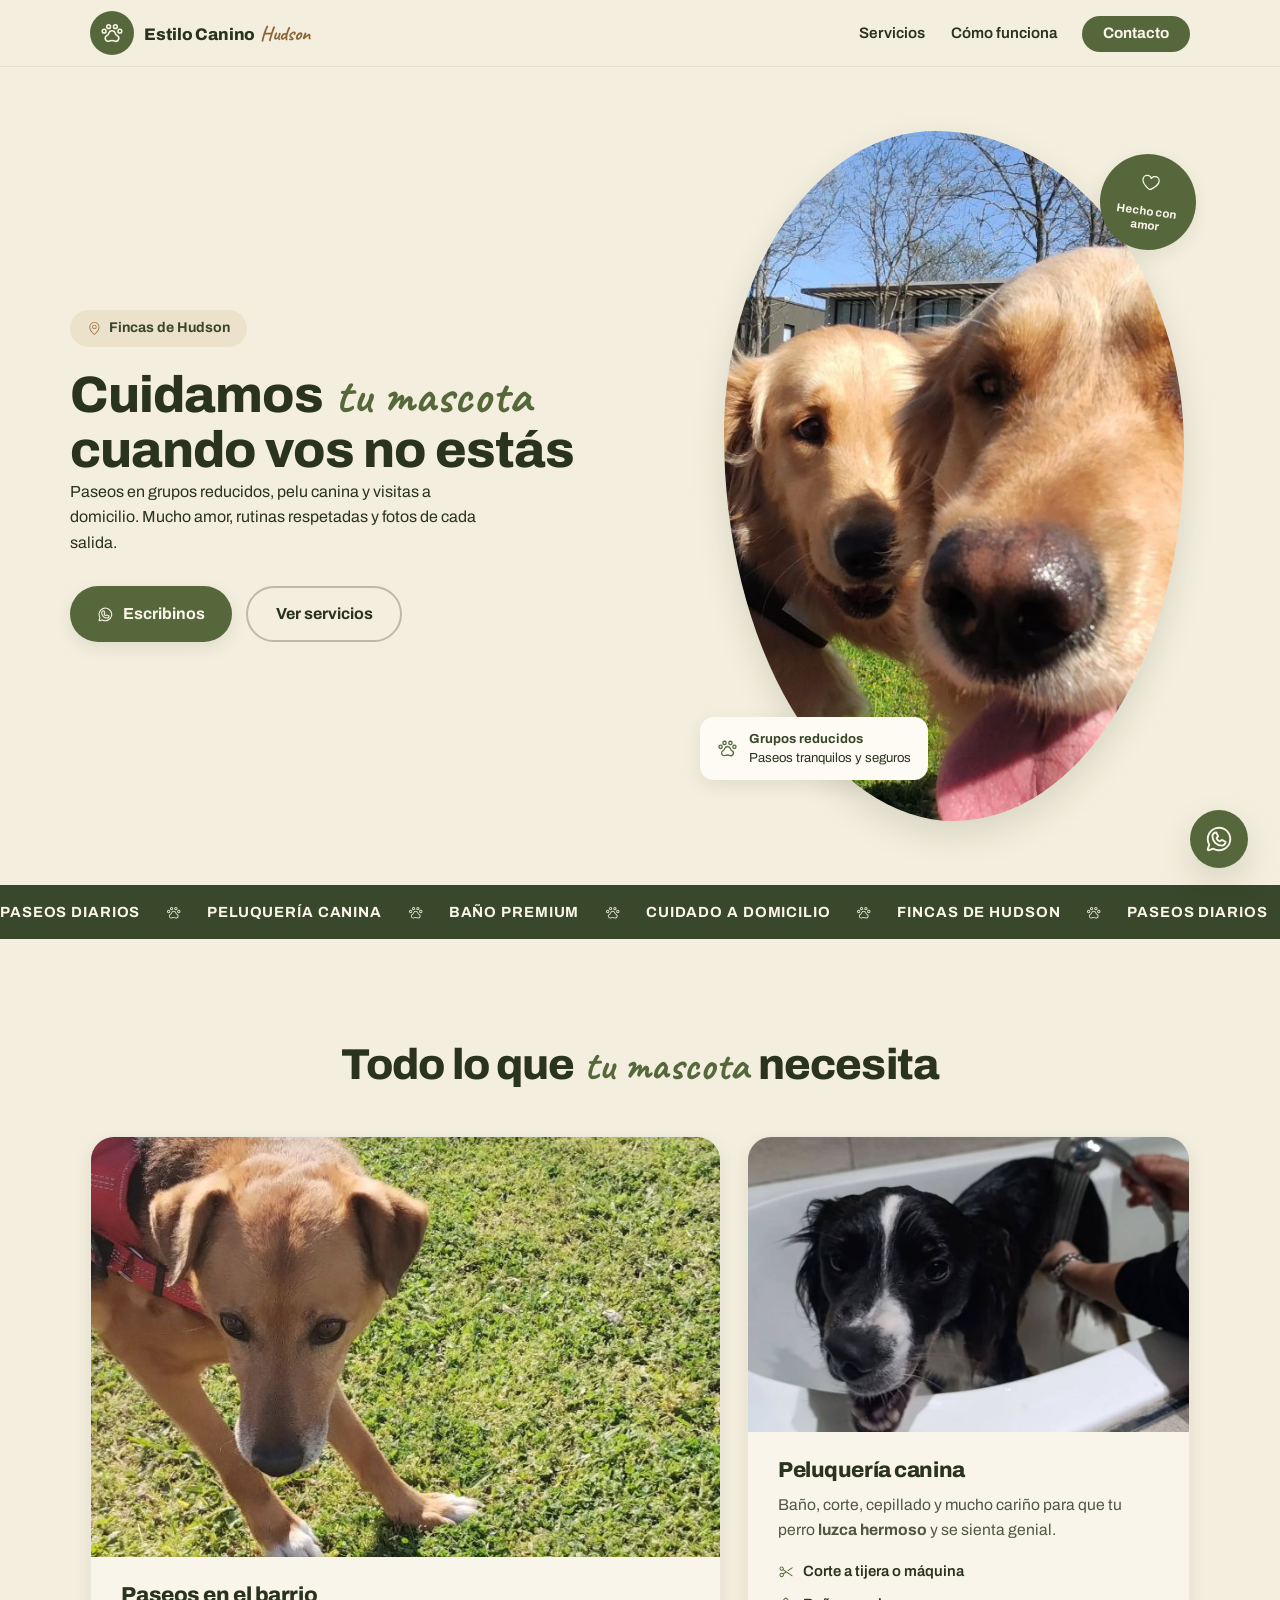
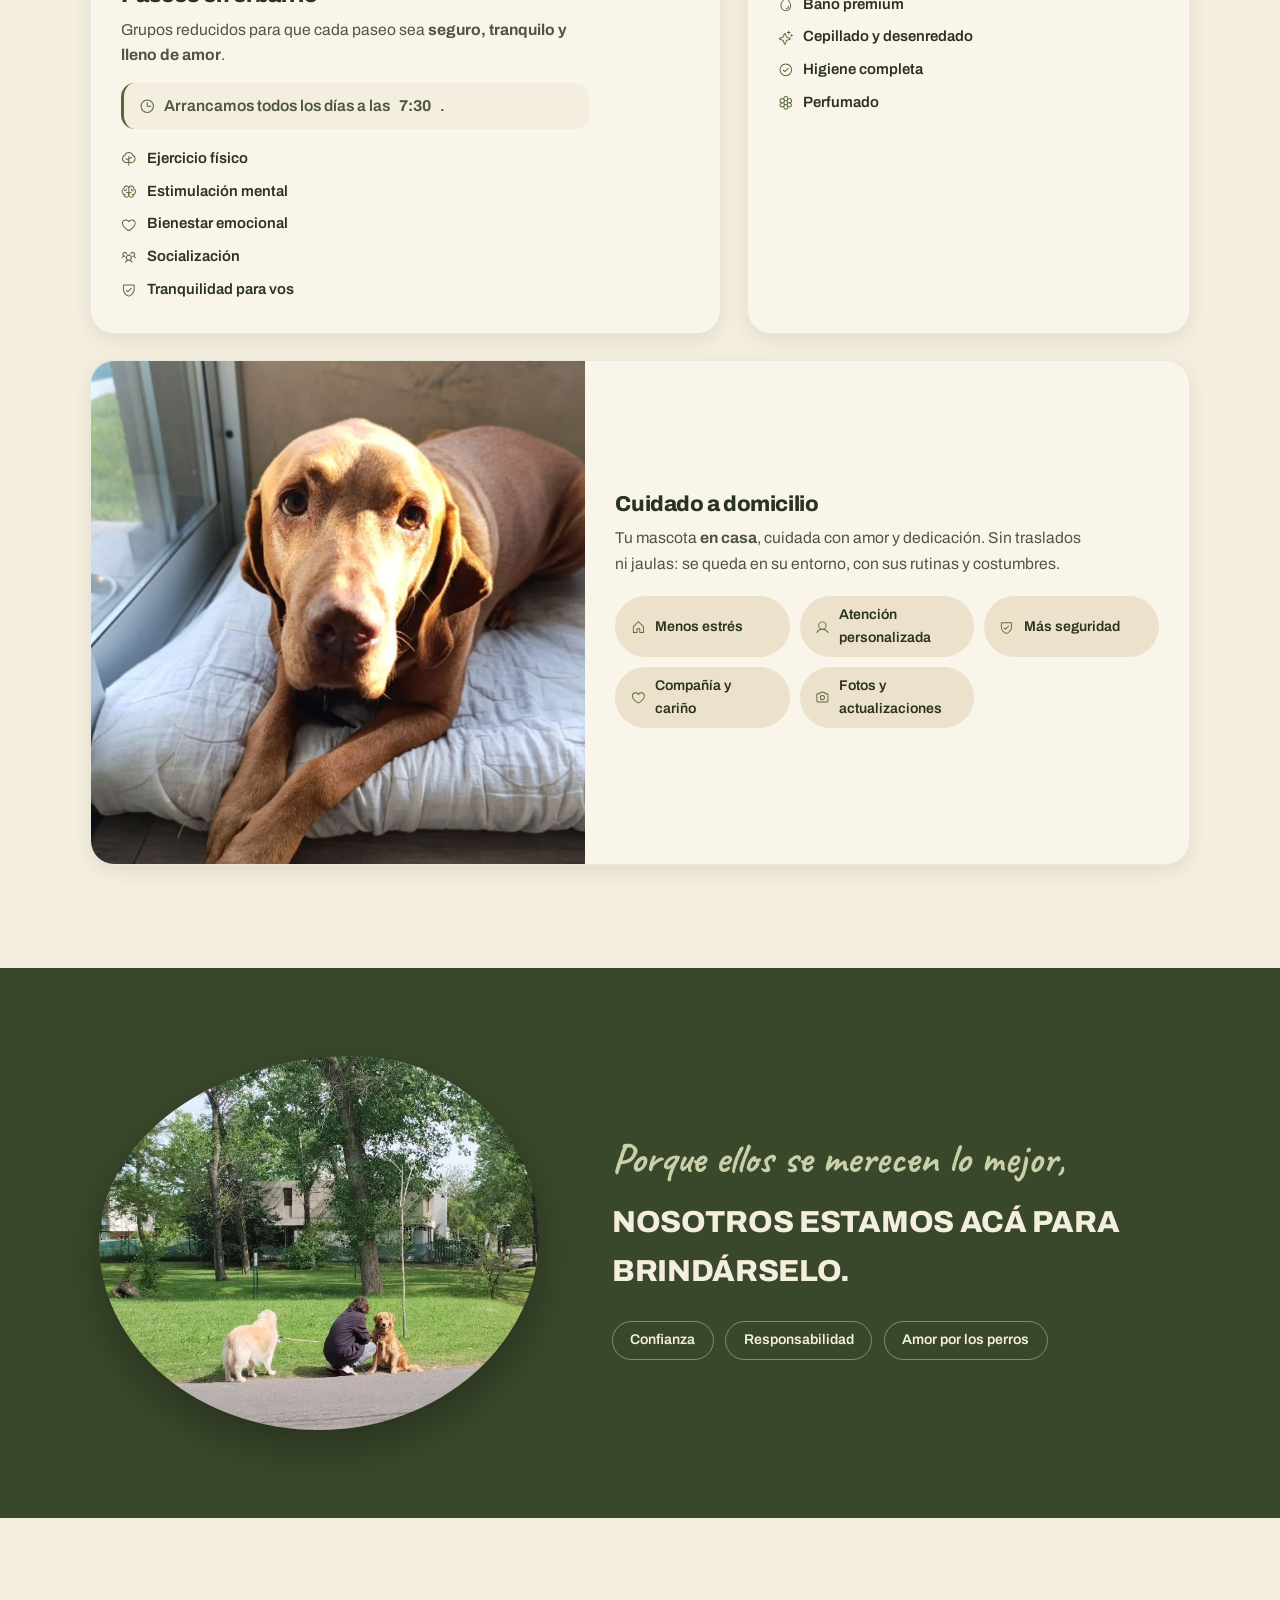
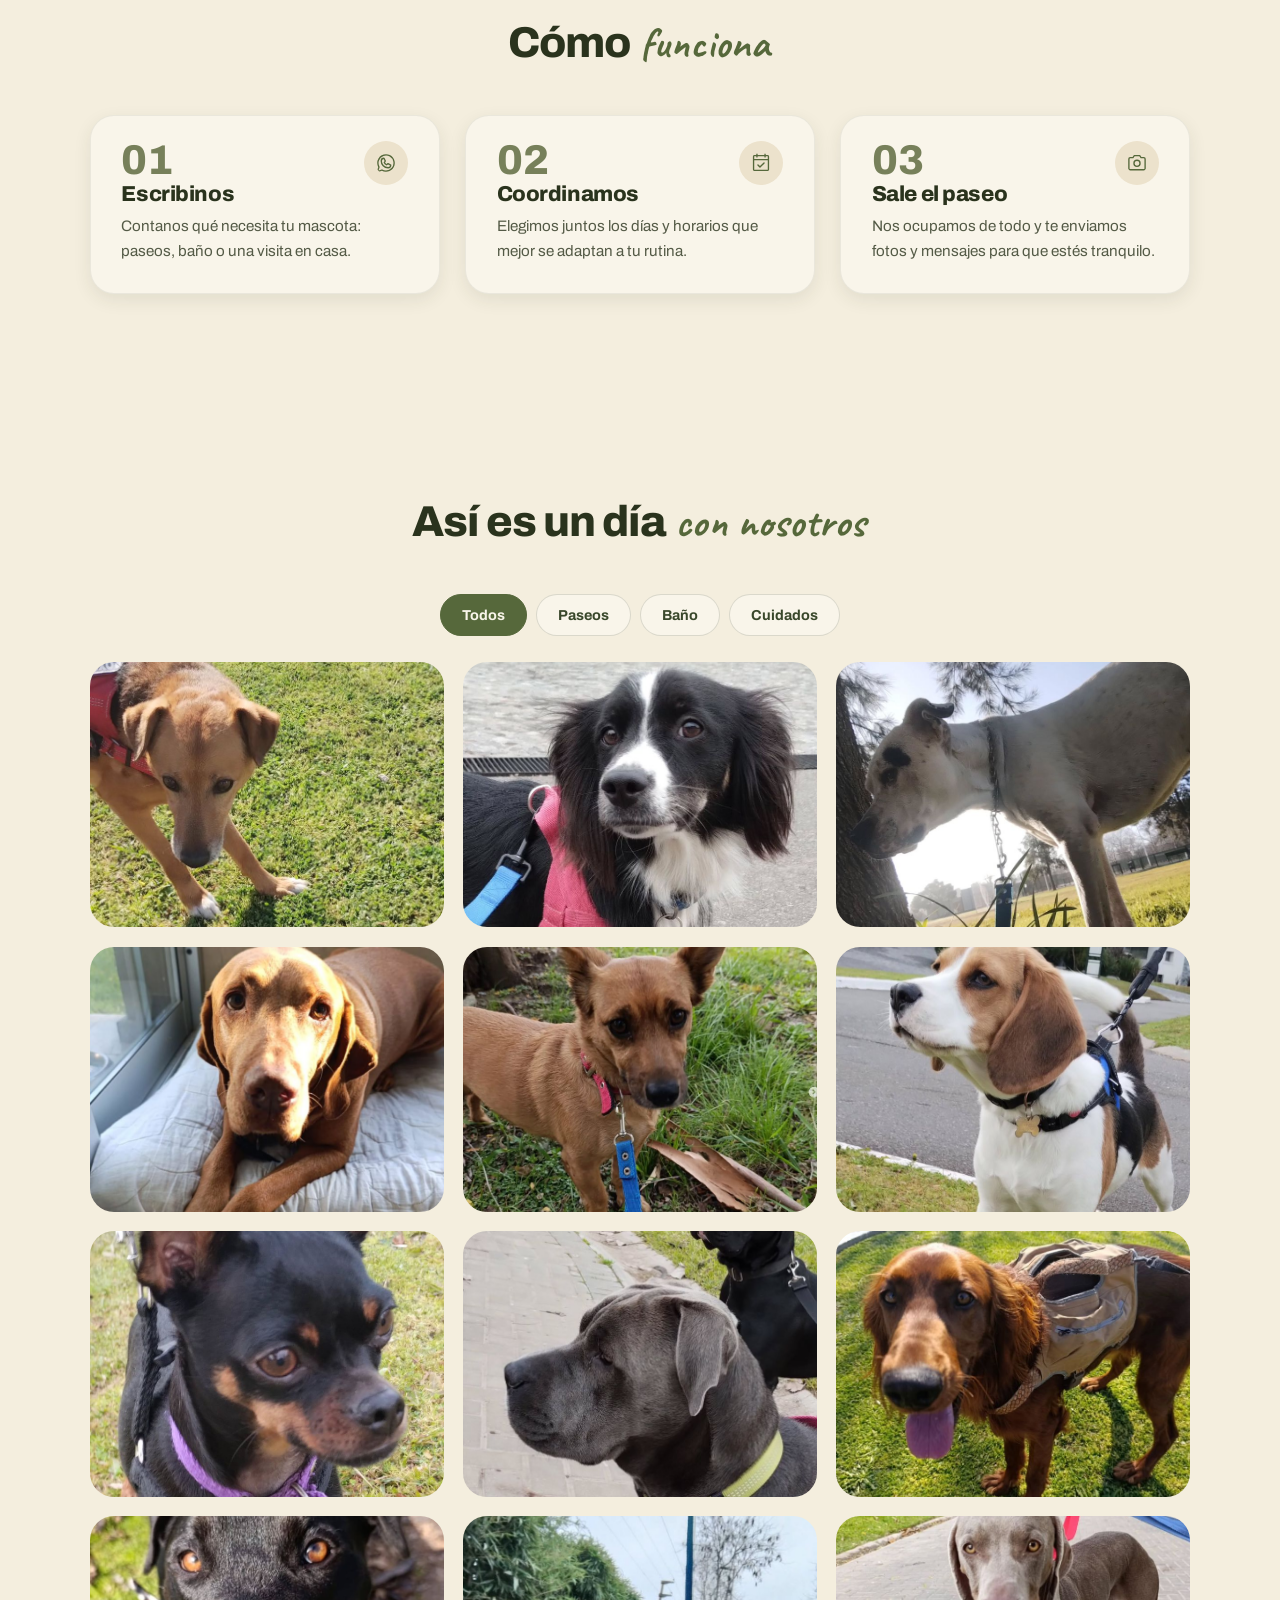
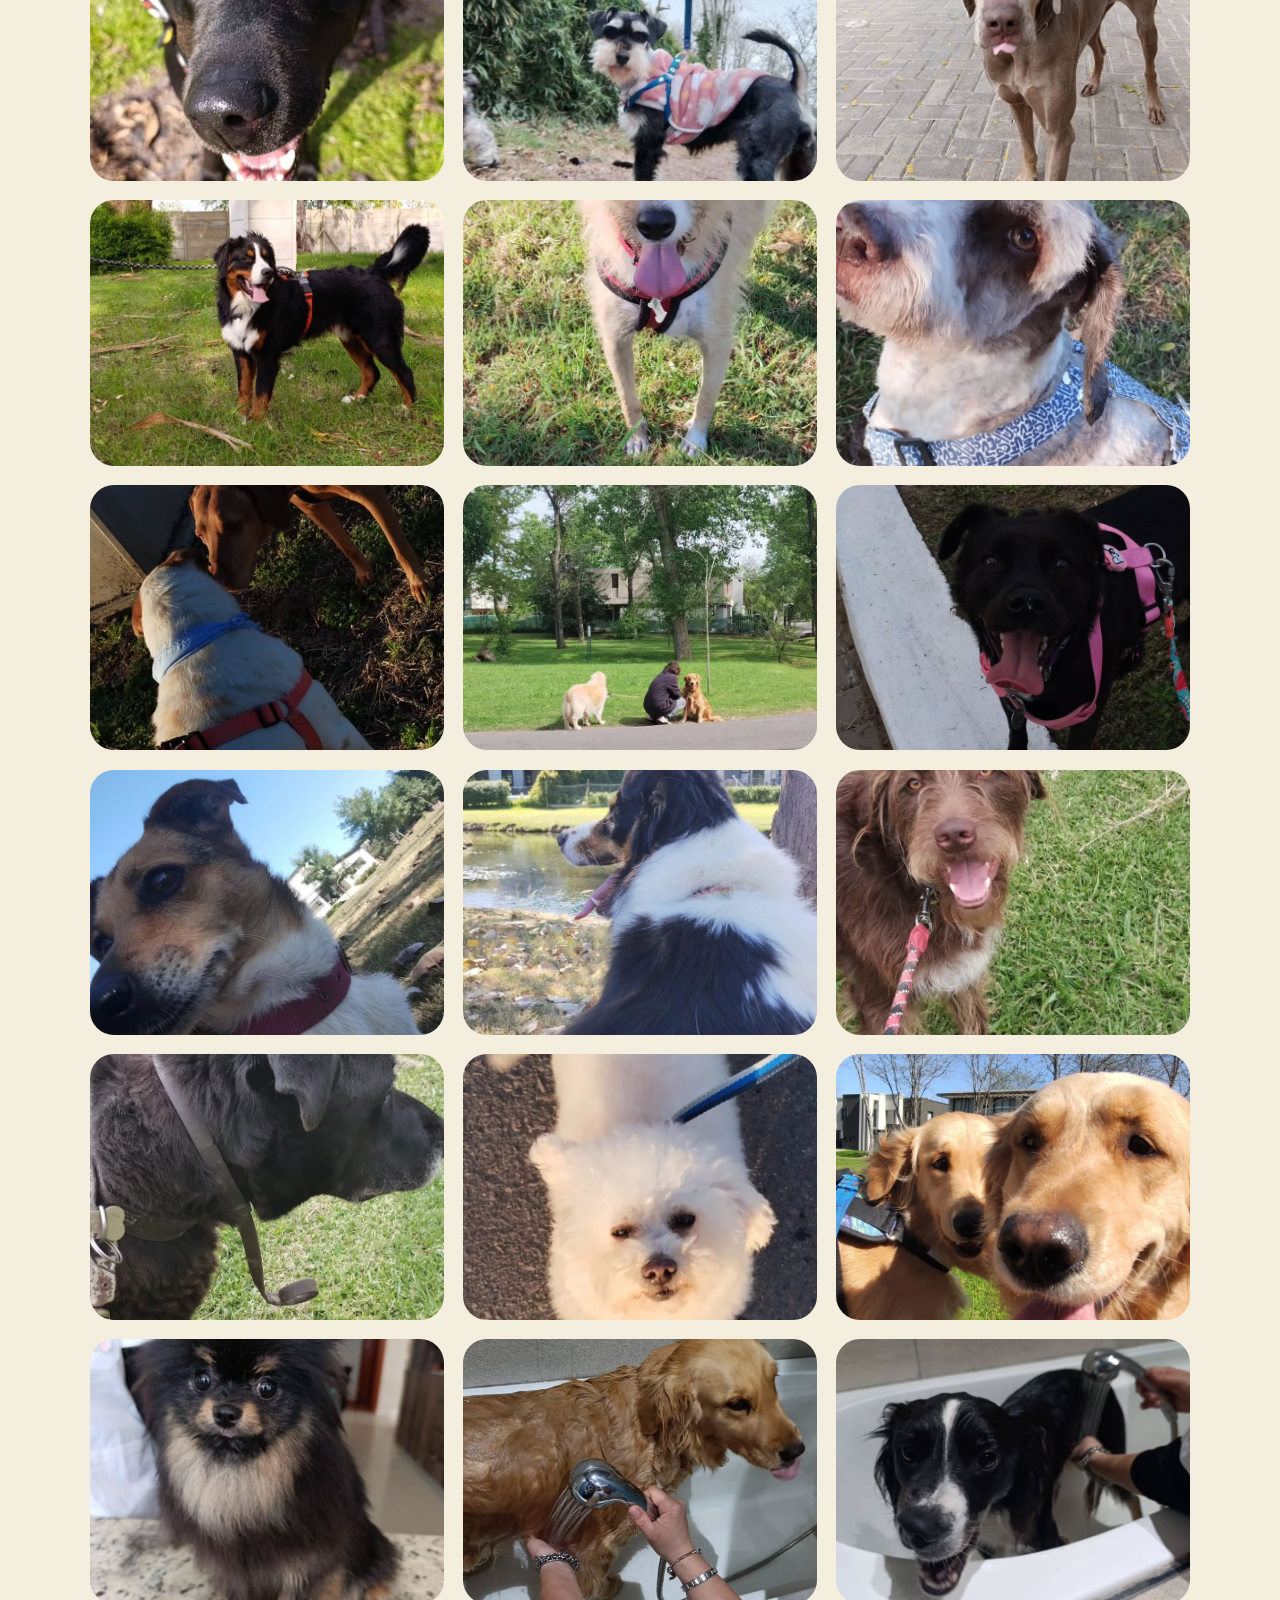
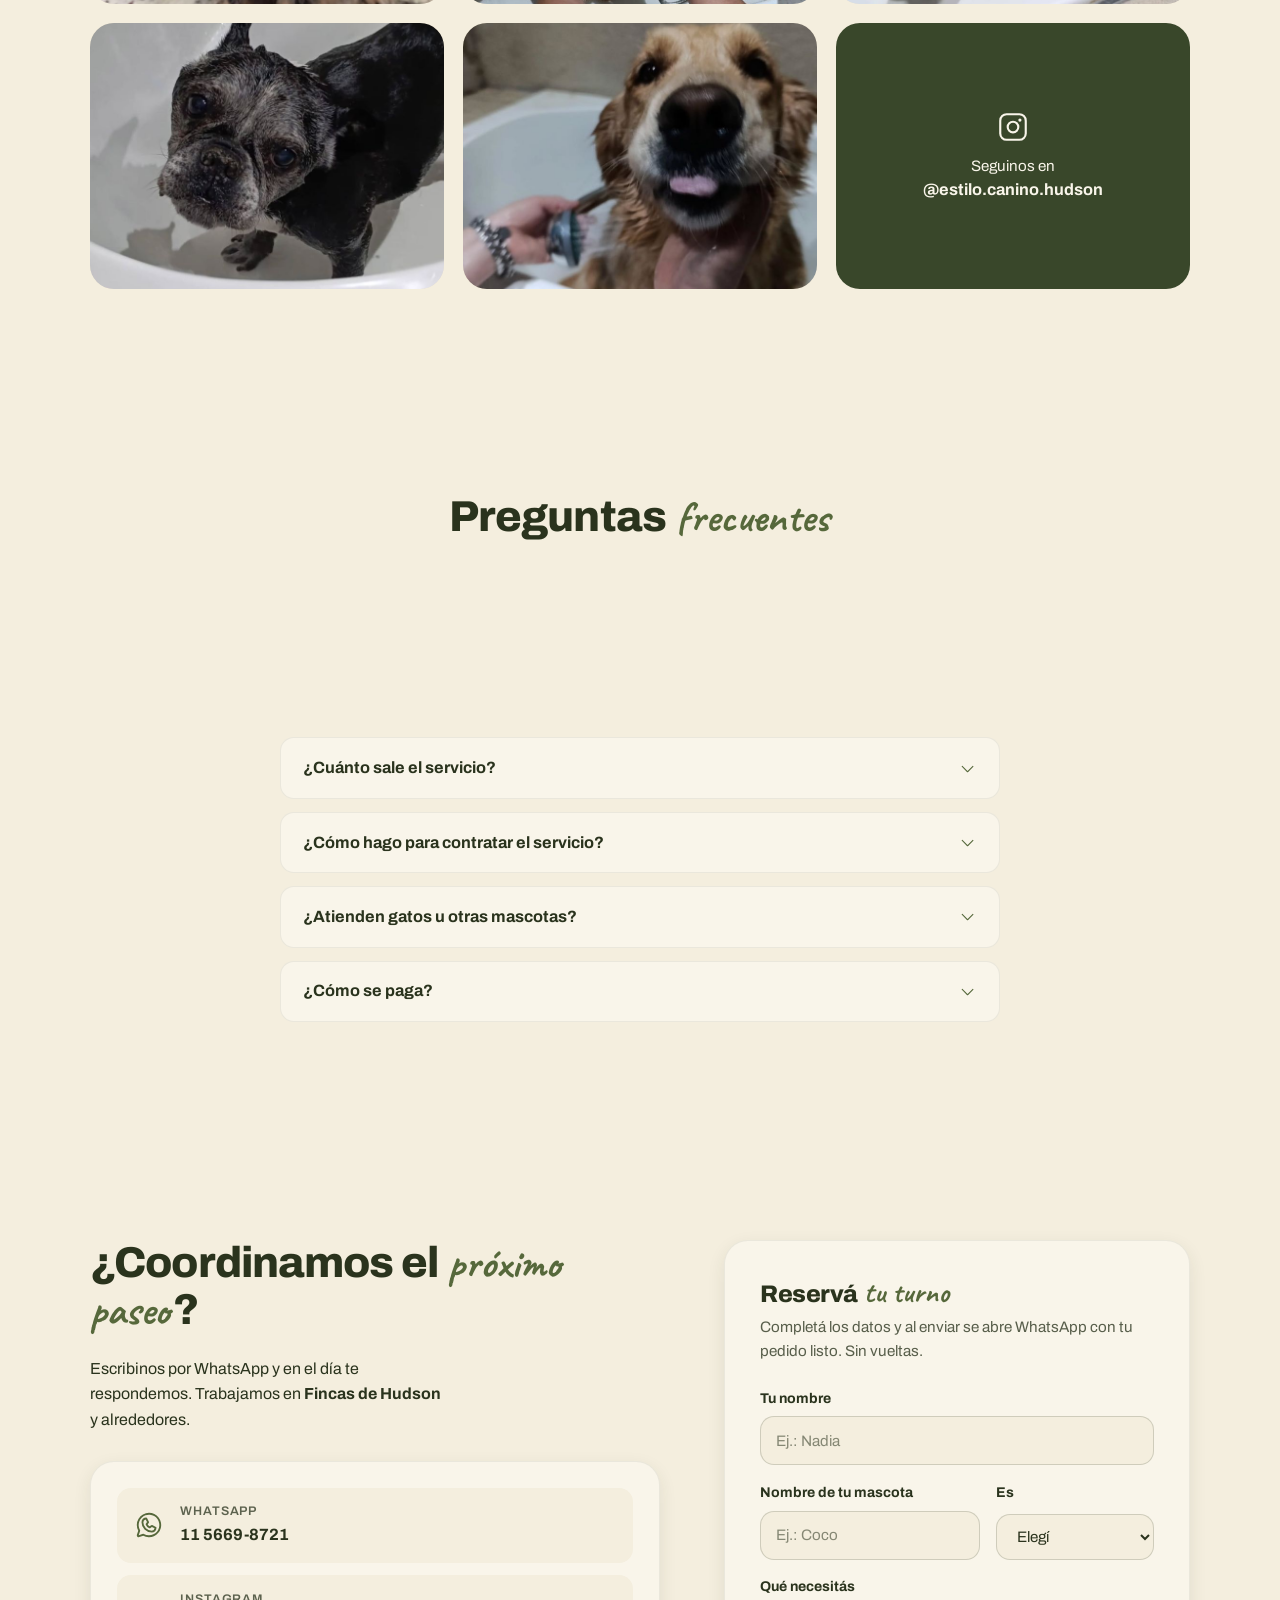
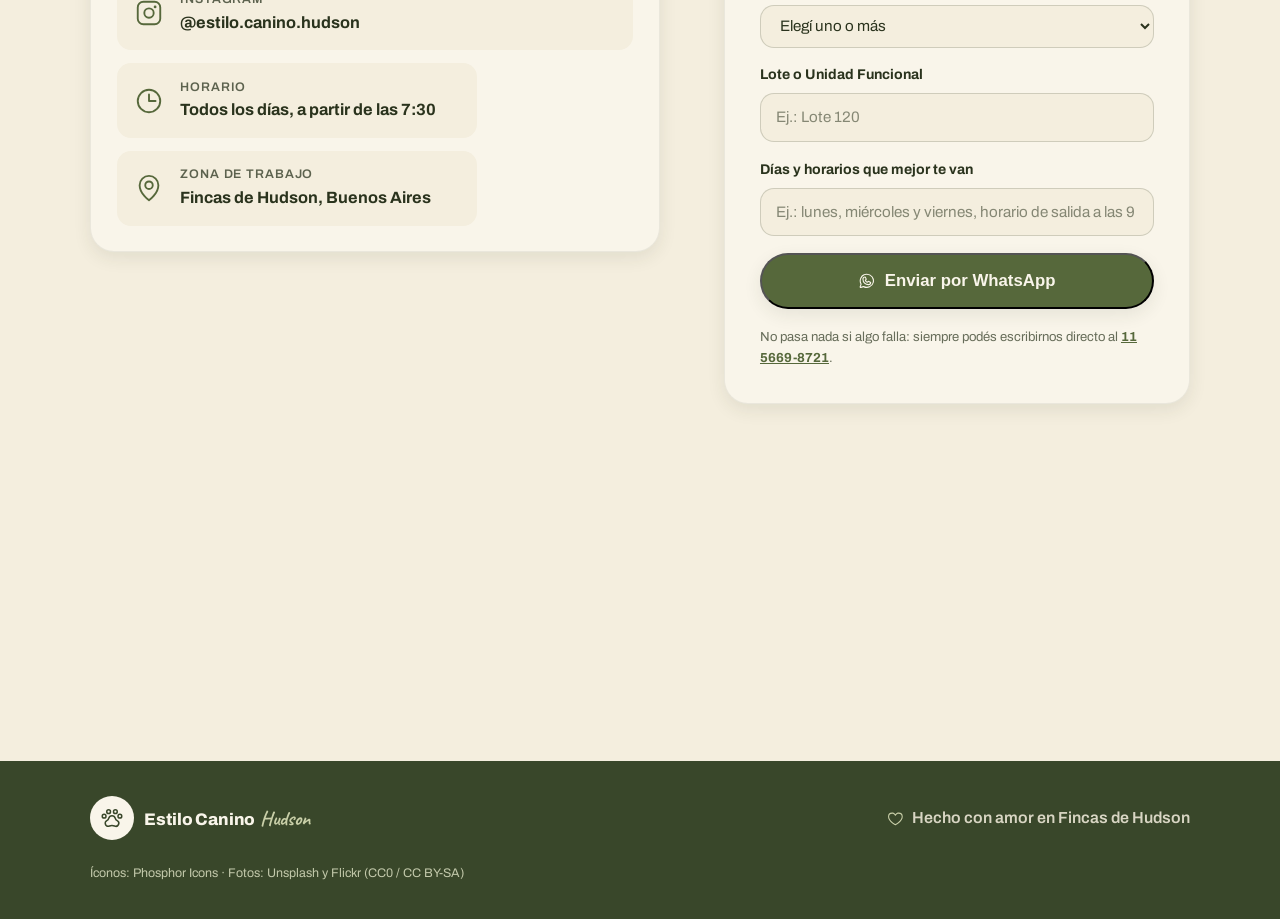
==== commit c79198d7: "Add files via upload" ====
--- a/index.html
+++ b/index.html
@@ -218,10 +218,10 @@
 
     <div class="galeria-grid aparecer">
 
-      <figure class="g-foto" data-categoria="paseo"><img src="assets/img/paseo-01.jpg" alt="Mestizo con arnés rojo durante el paseo" loading="lazy"></figure>
-      <figure class="g-foto" data-categoria="paseo"><img src="assets/img/paseo-02.jpg" alt="Spaniel blanco y negro con arnés rosa" loading="lazy"></figure>
-      <figure class="g-foto" data-categoria="paseo"><img src="assets/img/paseo-03.jpg" alt="Dogo blanco olfateando un árbol" loading="lazy"></figure>
-      <figure class="g-foto" data-categoria="cuidados"><img src="assets/img/cuidado-01.jpg" alt="Vizsla dorada descansando tranquila en su colchoneta durante la visita a domicilio" loading="lazy"></figure>
+      <figure class="g-foto" data-categoria="paseo"><img src="assets/img/paseo-01.jpg" alt="Mestizo con arnés rojo durante el paseo"></figure>
+      <figure class="g-foto" data-categoria="paseo"><img src="assets/img/paseo-02.jpg" alt="Spaniel blanco y negro con arnés rosa"></figure>
+      <figure class="g-foto" data-categoria="paseo"><img src="assets/img/paseo-03.jpg" alt="Dogo blanco olfateando un árbol"></figure>
+      <figure class="g-foto" data-categoria="cuidados"><img src="assets/img/cuidado-01.jpg" alt="Vizsla dorada descansando tranquila en su colchoneta durante la visita a domicilio"></figure>
       <figure class="g-foto" data-categoria="paseo"><img src="assets/img/paseo-05.jpg" alt="Cliente de Estilo Canino durante su paseo" loading="lazy"></figure>
       <figure class="g-foto" data-categoria="paseo"><img src="assets/img/paseo-06.jpg" alt="Beagle paseando por la vereda" loading="lazy"></figure>
       <figure class="g-foto" data-categoria="paseo"><img src="assets/img/paseo-07.jpg" alt="Perro chiquito negro con collar violeta" loading="lazy"></figure>
--- a/css/styles.css
+++ b/css/styles.css
@@ -349,16 +349,34 @@
 }
 
 .galeria-grid {
-  display: grid; grid-template-columns: repeat(3, 1fr);
+  display: grid; 
+  grid-template-columns: repeat(3, 1fr);
   gap: 1.2rem;
 }
-.g-foto { overflow: hidden; border-radius: var(--radius); }
+
+.g-foto { 
+  overflow: hidden; 
+  border-radius: var(--radius); 
+  aspect-ratio: 4 / 3; 
+  background-color: var(--crema-2); 
+  position: relative;
+}
+
 .g-foto img {
-  width: 100%; aspect-ratio: 4 / 3; object-fit: cover;
-  transition: scale .5s cubic-bezier(.16, 1, .3, 1);
-}
-.g-foto:hover img { scale: 1.05; }
-.g-foto.oculta { display: none; }
+  width: 100%; 
+  height: 100%; 
+  object-fit: cover;
+  display: block;
+  transition: transform .5s cubic-bezier(.16, 1, .3, 1);
+}
+
+.g-foto:hover img { 
+  transform: scale(1.05); 
+}
+
+.g-foto.oculta { 
+  display: none !important; 
+}
 
 .serv-dato {
   display: flex; align-items: center; gap: .55rem;
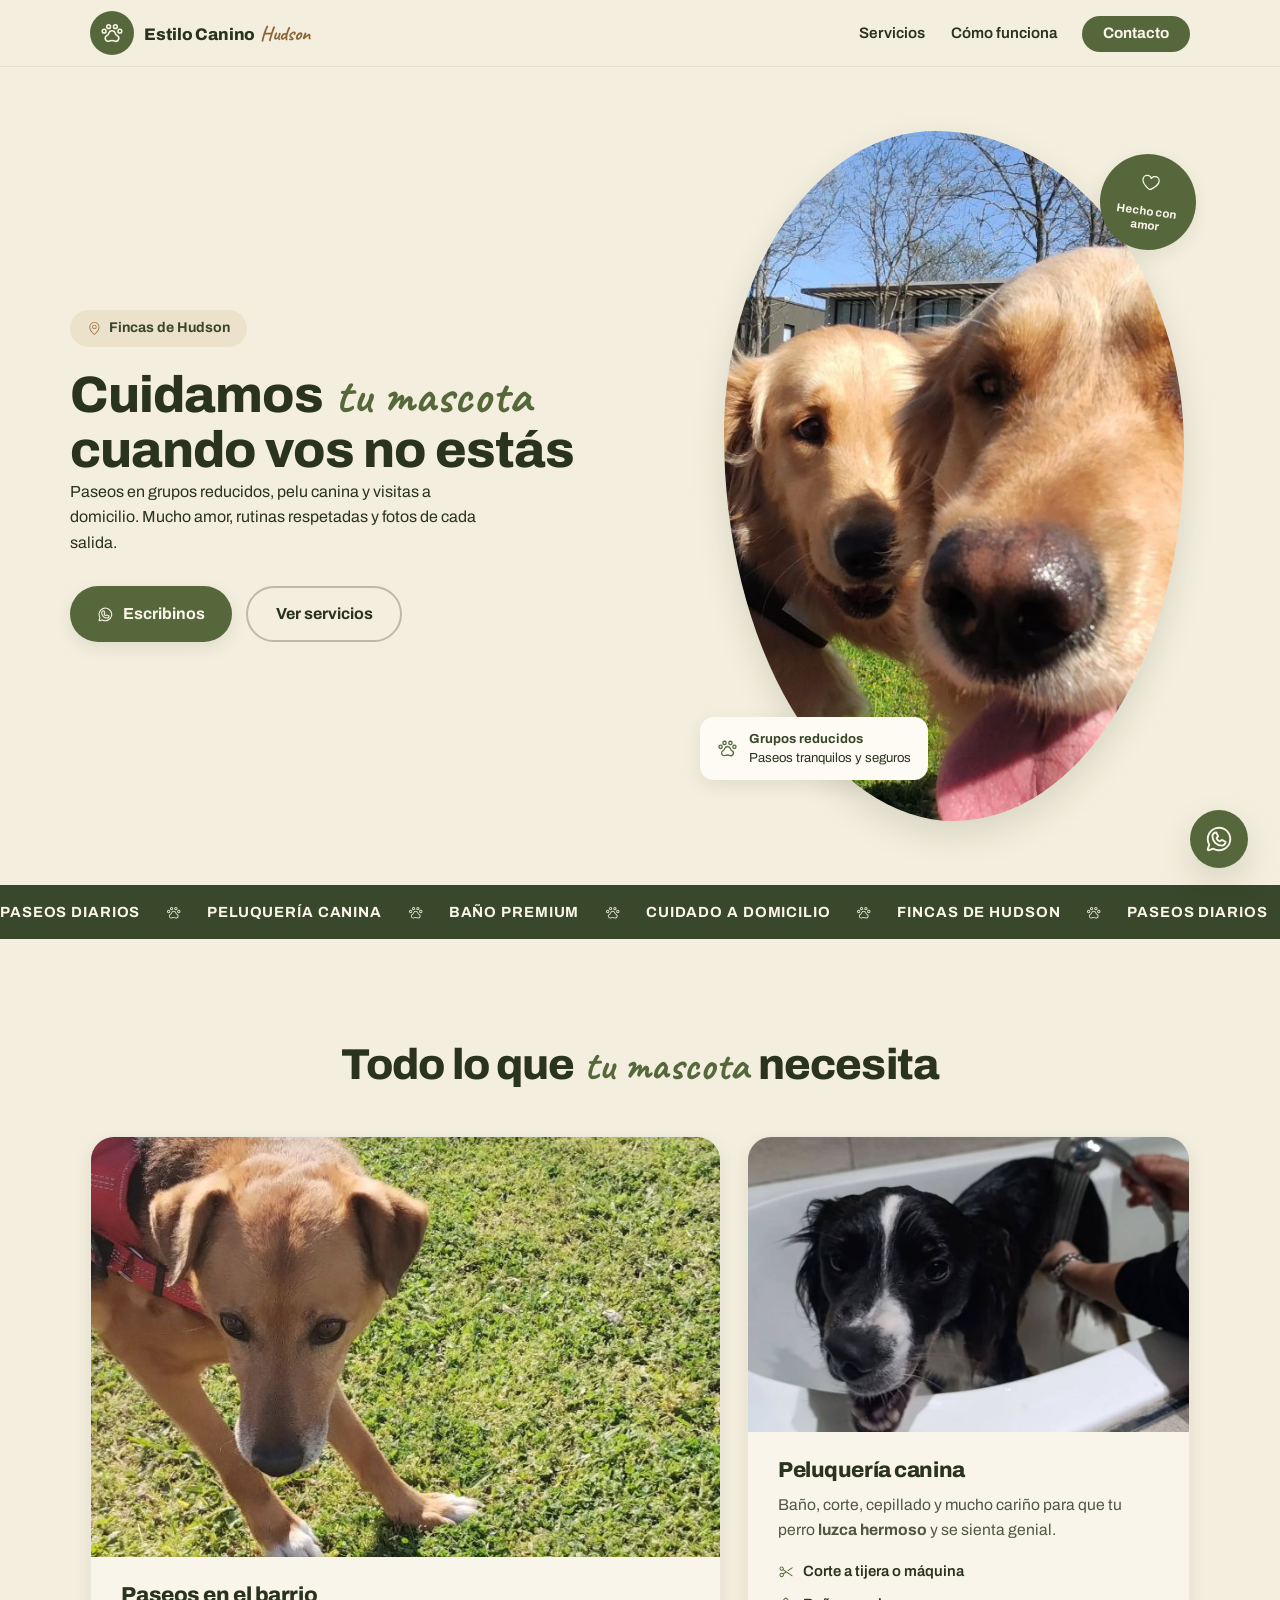
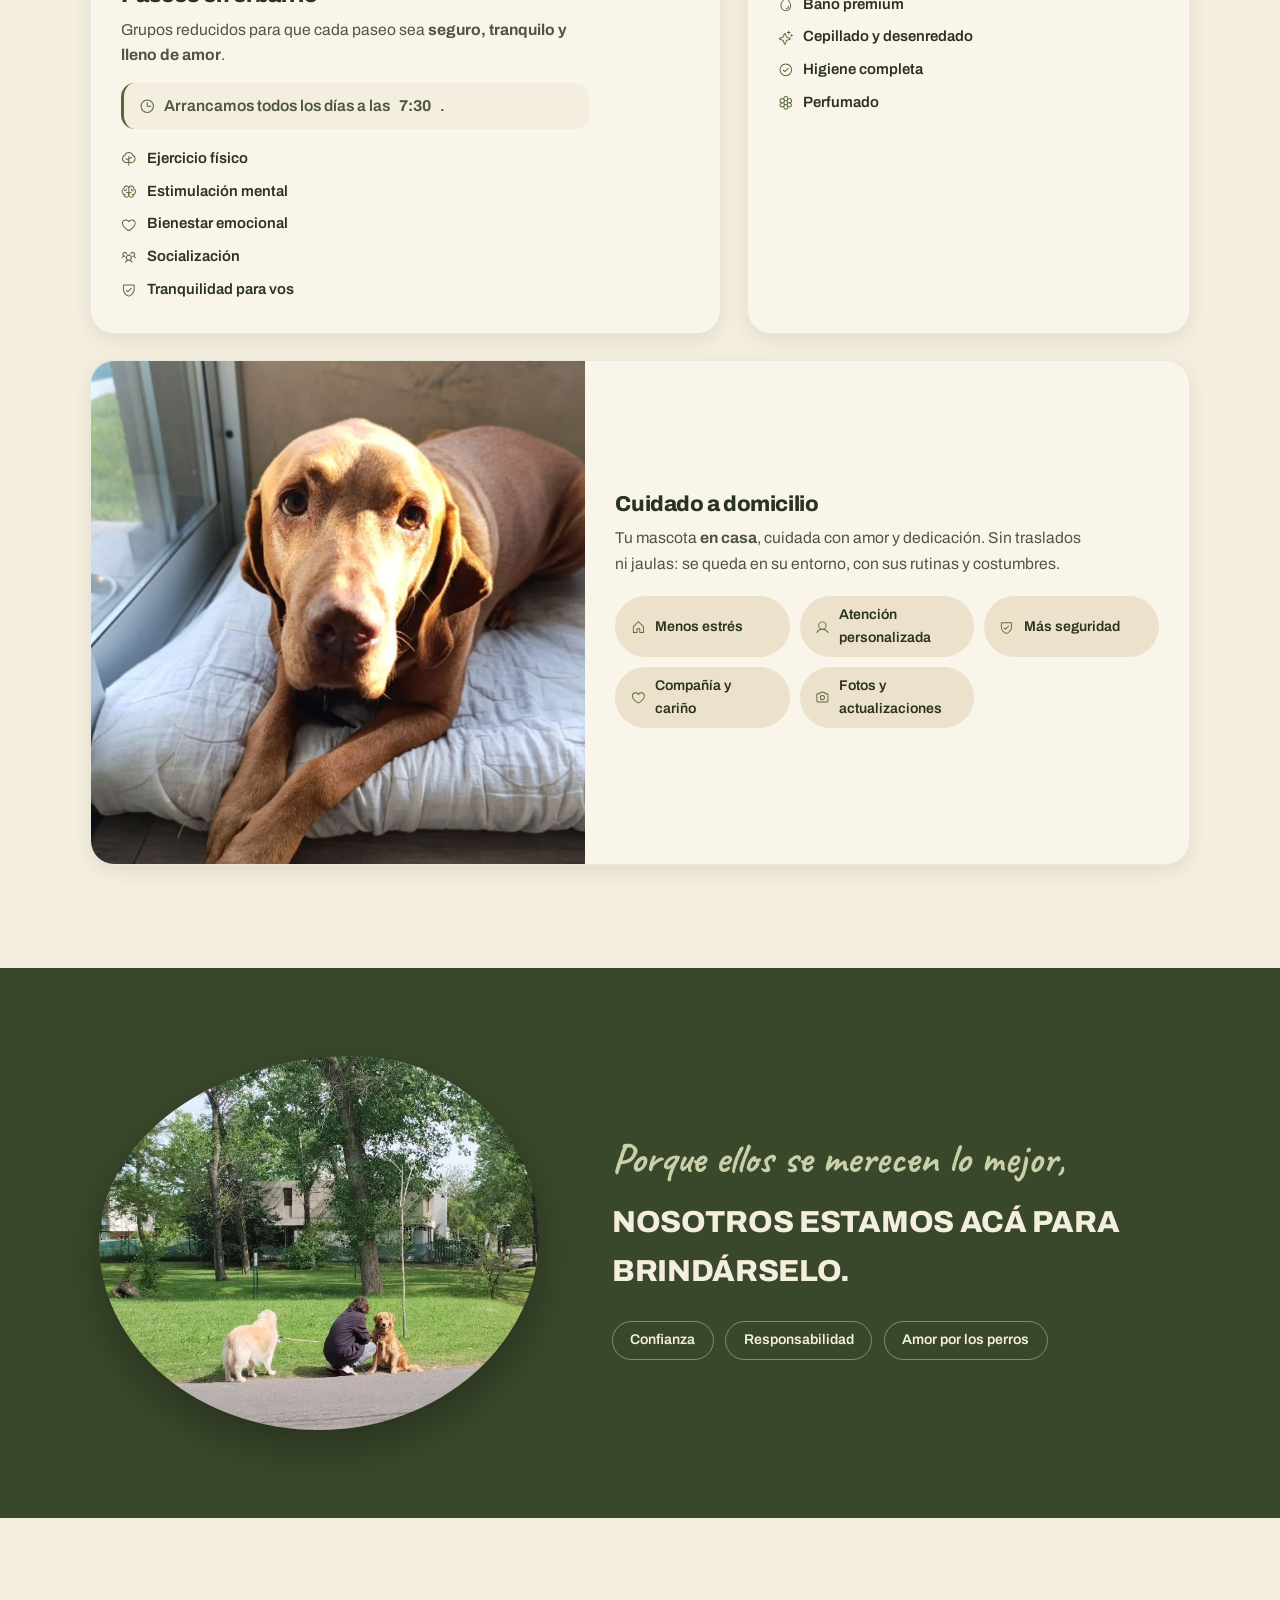
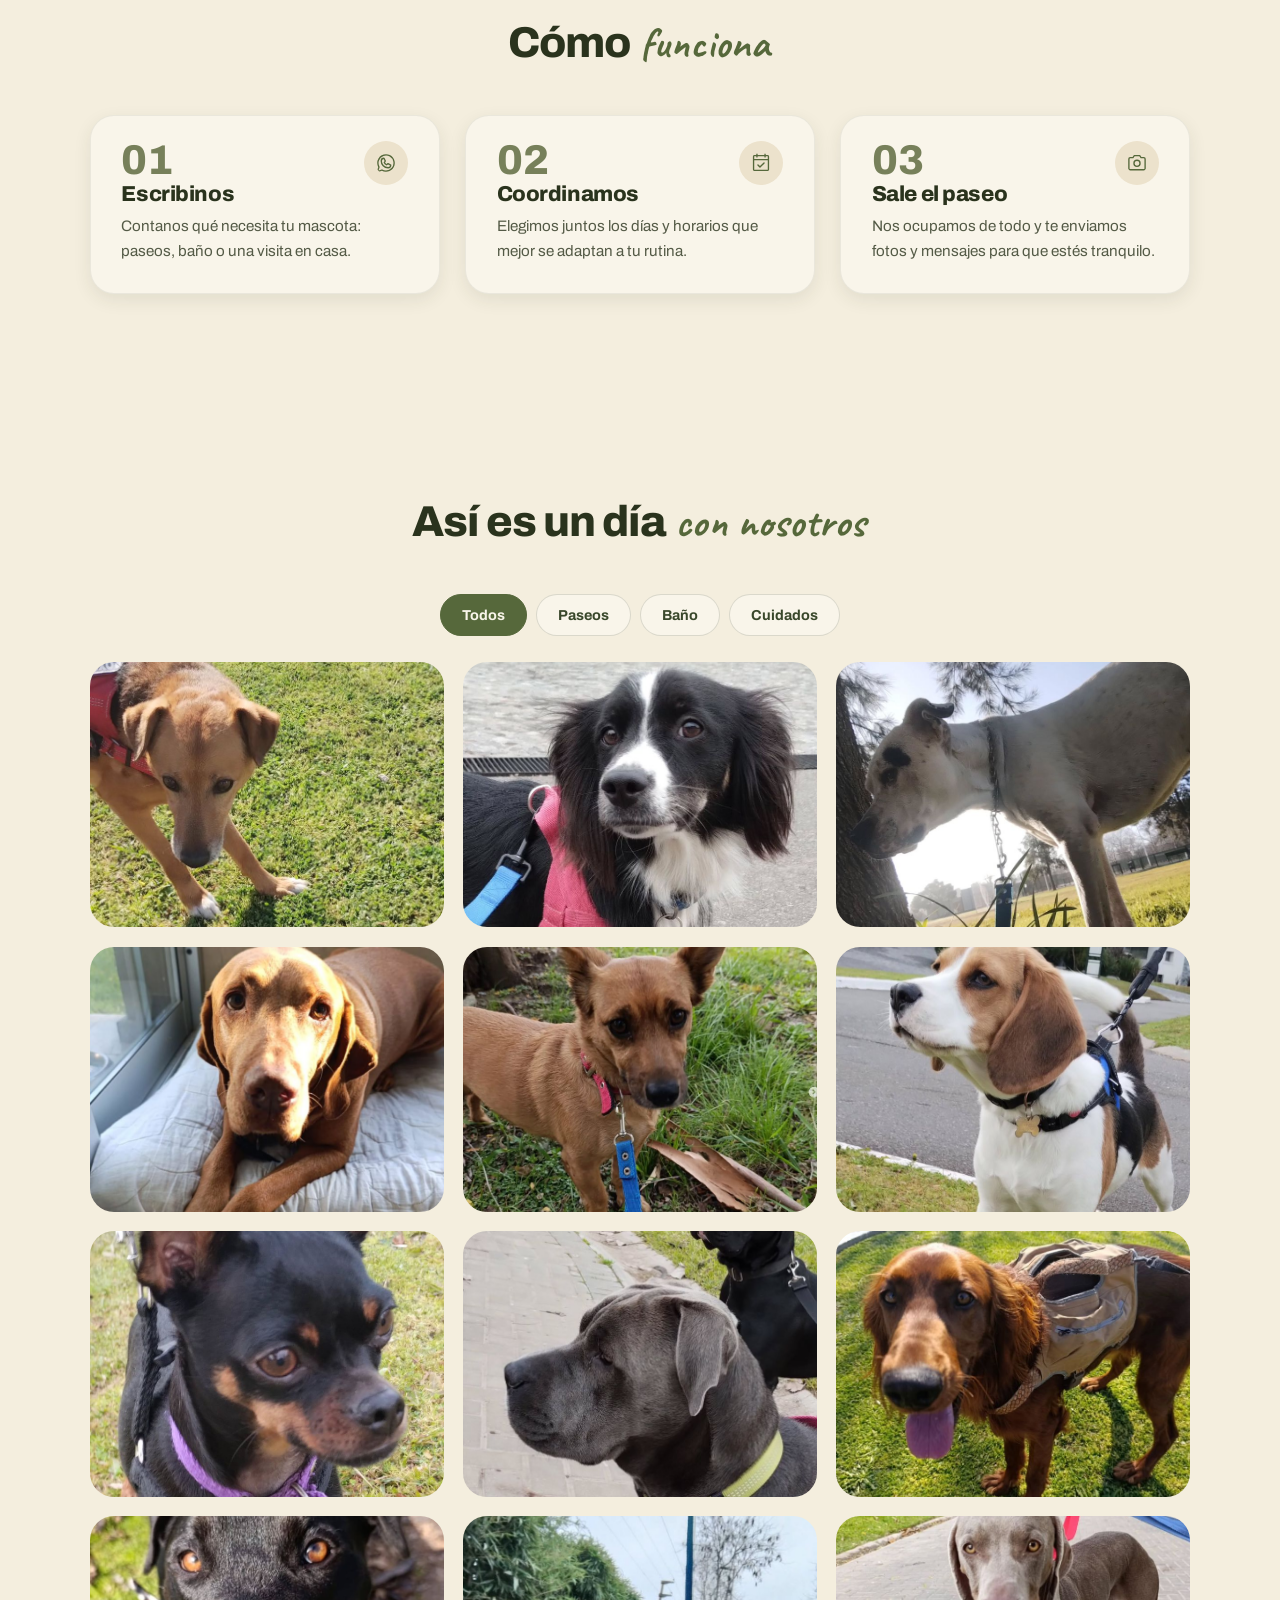
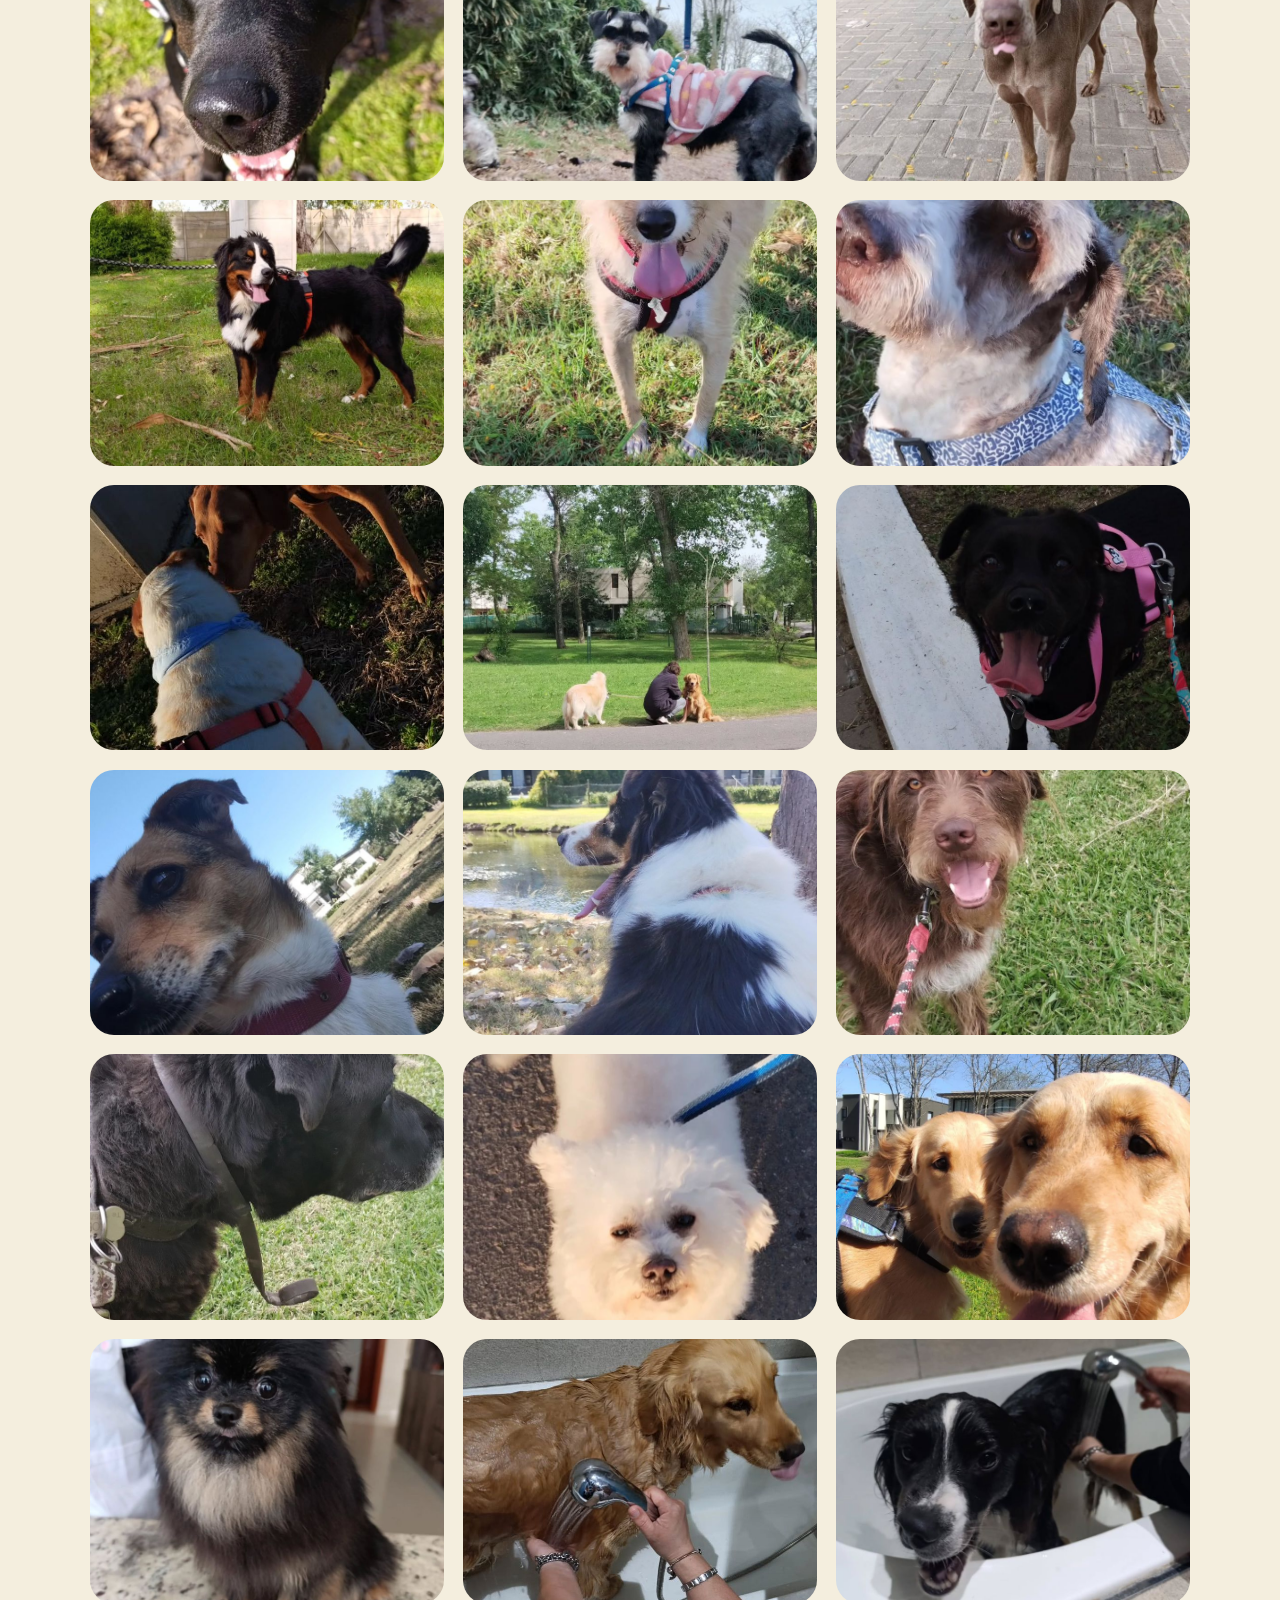
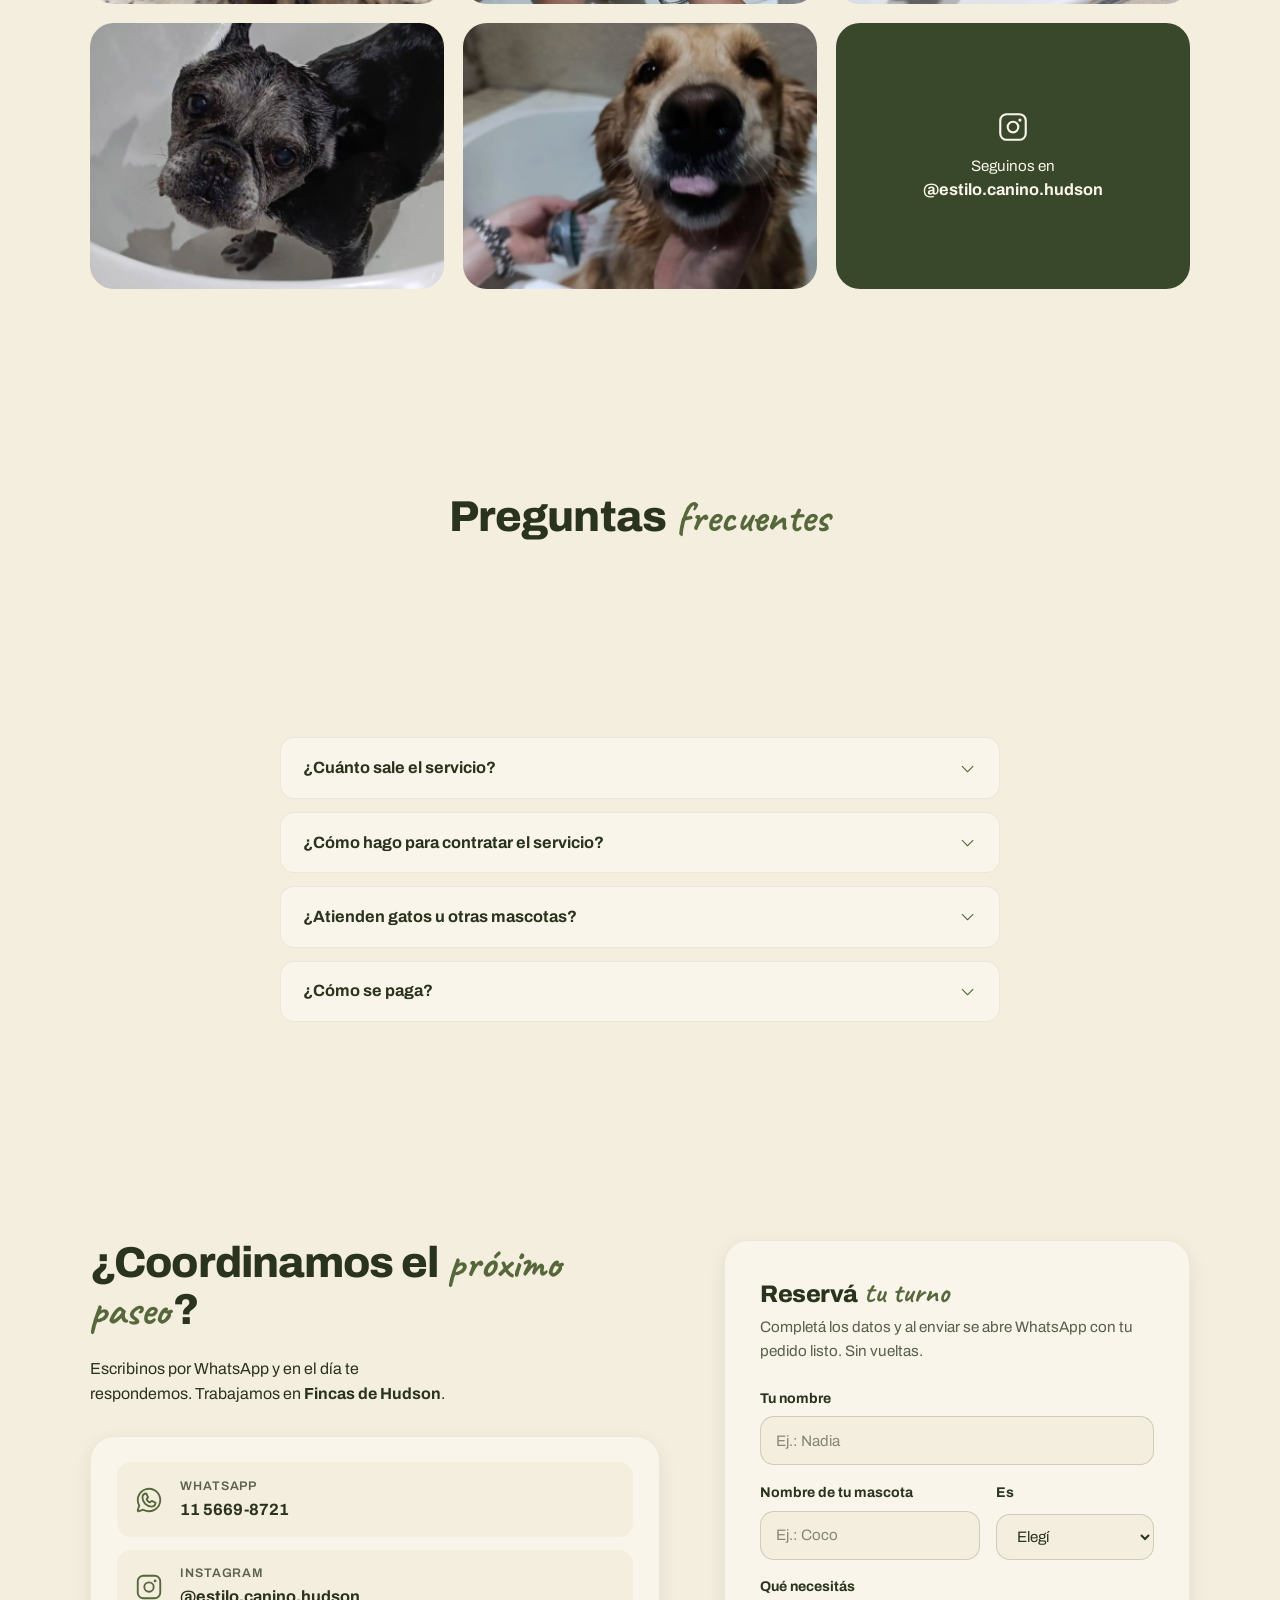
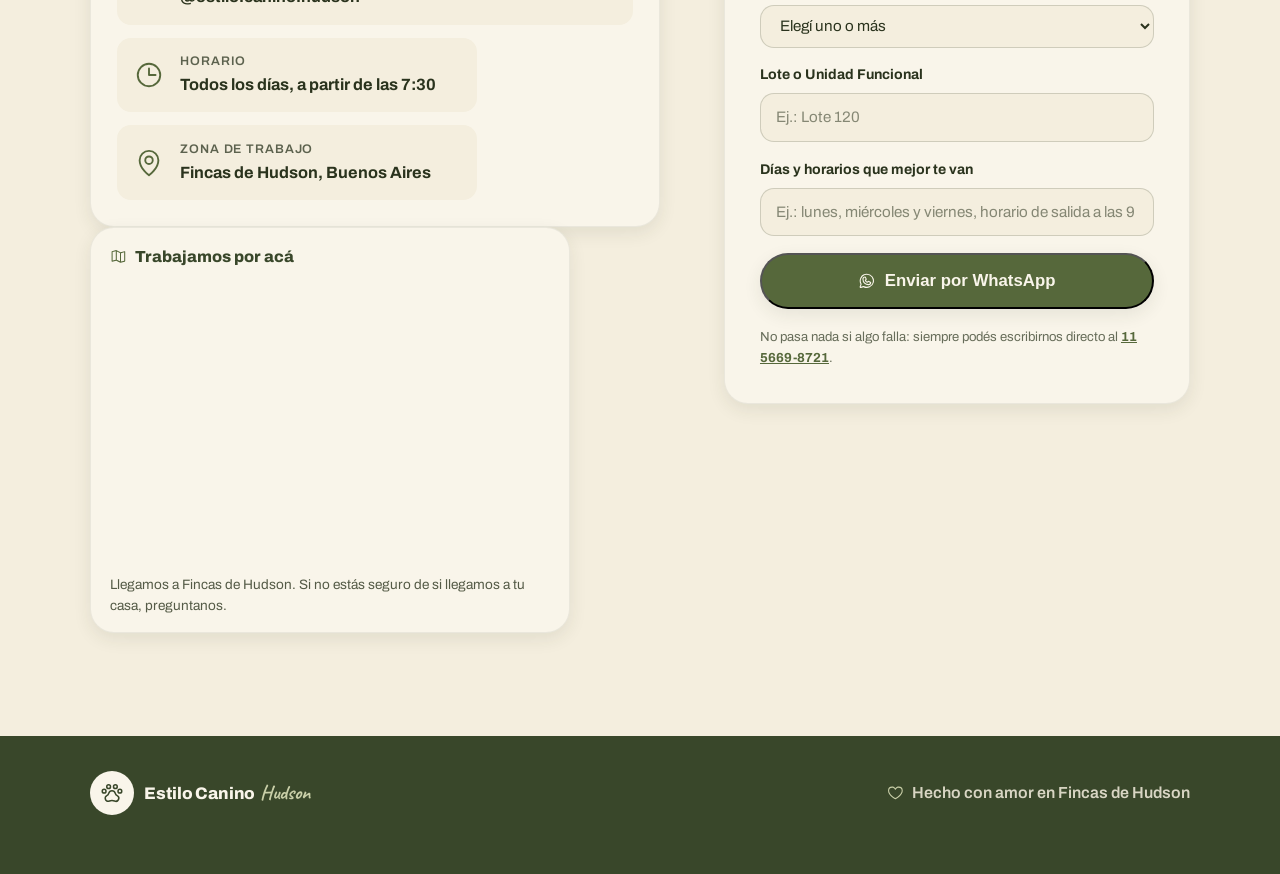
==== commit 3b68f3e6: "Add files via upload" ====
--- a/index.html
+++ b/index.html
@@ -292,7 +292,7 @@
   <section class="seccion contacto" id="contacto">
     <div class="contacto-copy">
       <h2 class="titulo titulo-izq">¿Coordinamos el <em class="script">próximo paseo</em>?</h2>
-      <p>Escribinos por WhatsApp y en el día te respondemos. Trabajamos en <strong>Fincas de Hudson</strong> y alrededores.</p>
+      <p>Escribinos por WhatsApp y en el día te respondemos. Trabajamos en <strong>Fincas de Hudson</strong>.</p>
 
       <div class="contacto-tarjeta">
         <a class="dato" href="https://wa.me/5491156698721" target="_blank" rel="noopener">
@@ -321,7 +321,7 @@
           loading="lazy"
           referrerpolicy="no-referrer-when-downgrade"
           allowfullscreen></iframe>
-        <figcaption>Llegamos a Fincas de Hudson y alrededores. Si no estás seguro de si llegamos a tu casa, preguntanos.</figcaption>
+        <figcaption>Llegamos a Fincas de Hudson. Si no estás seguro de si llegamos a tu casa, preguntanos.</figcaption>
       </figure>
     </div>
 
@@ -393,7 +393,7 @@
       <svg class="ic sm"><use href="#i-heart"/></svg>
       Hecho con amor en Fincas de Hudson
     </p>
-    <p class="pie-creditos">Íconos: Phosphor Icons · Fotos: Unsplash y Flickr (CC0 / CC BY-SA)</p>
+    <p class="pie-creditos">
   </div>
 </footer>
 
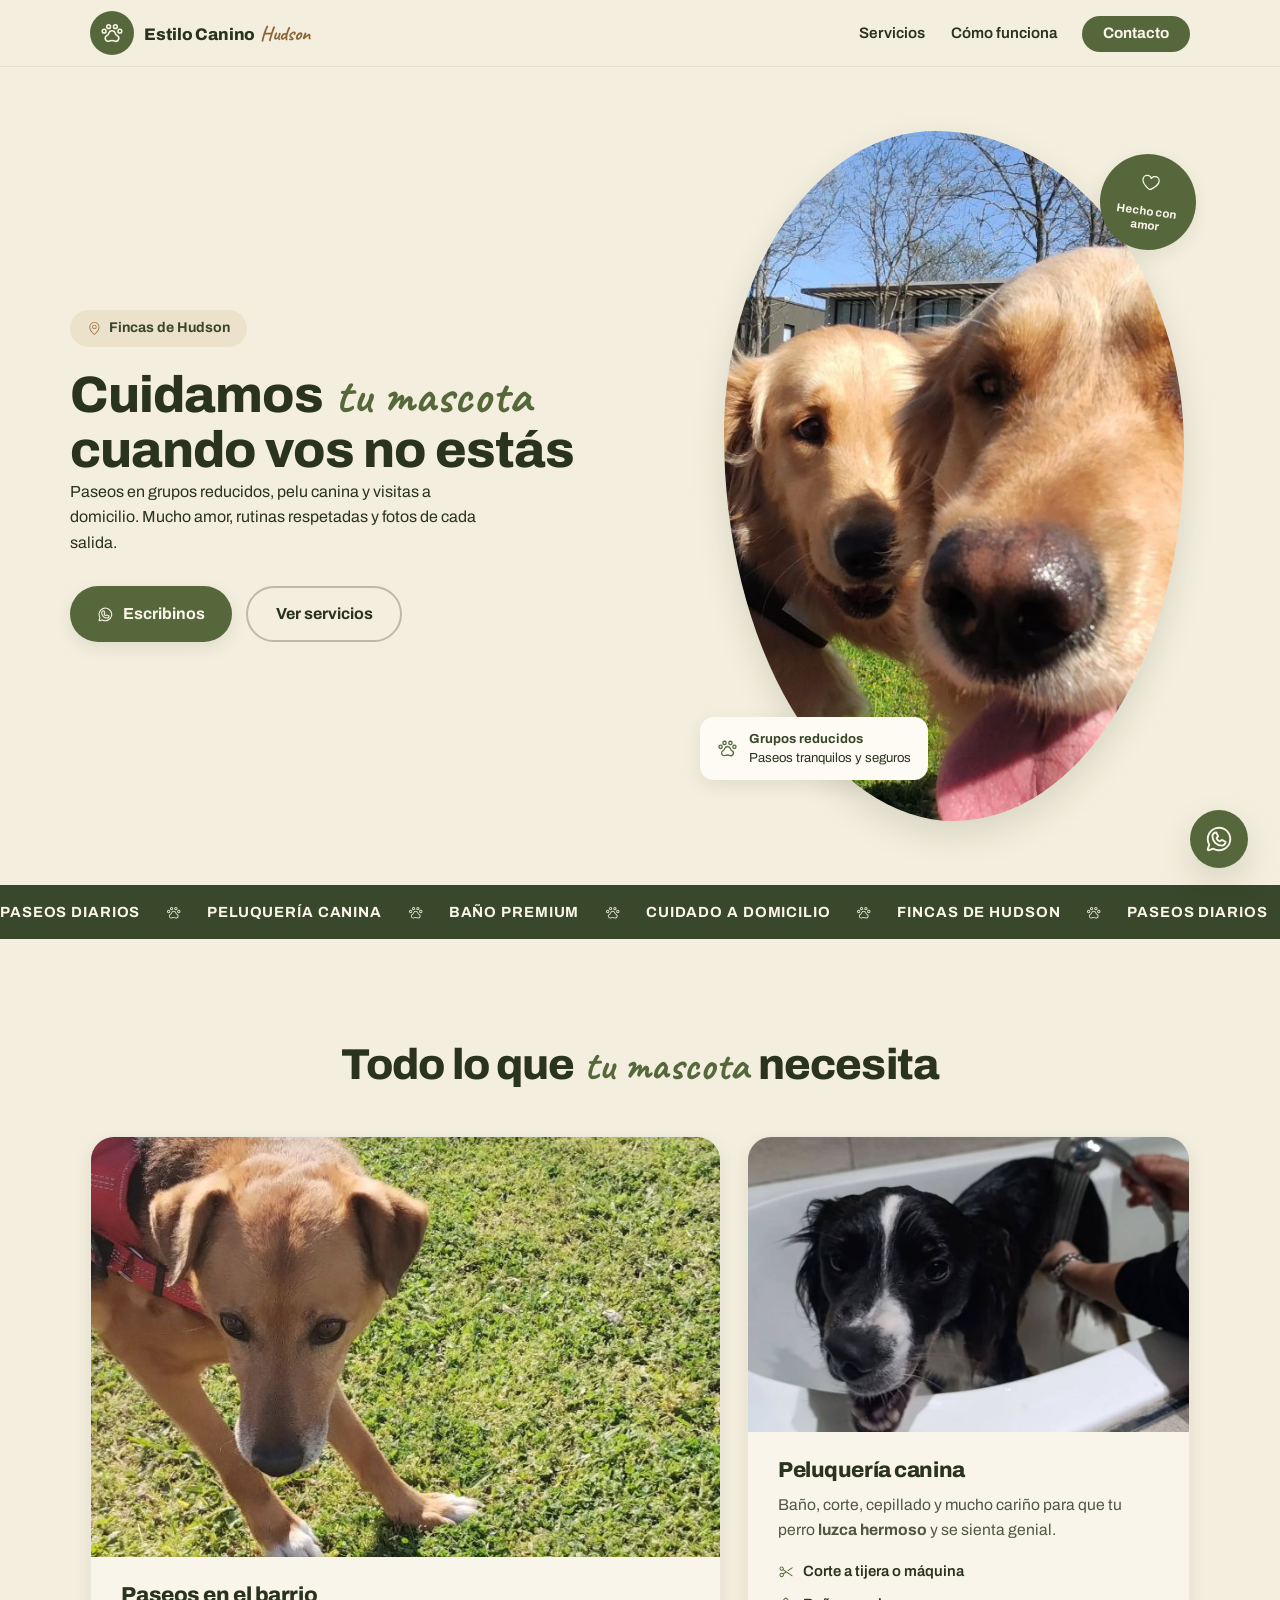
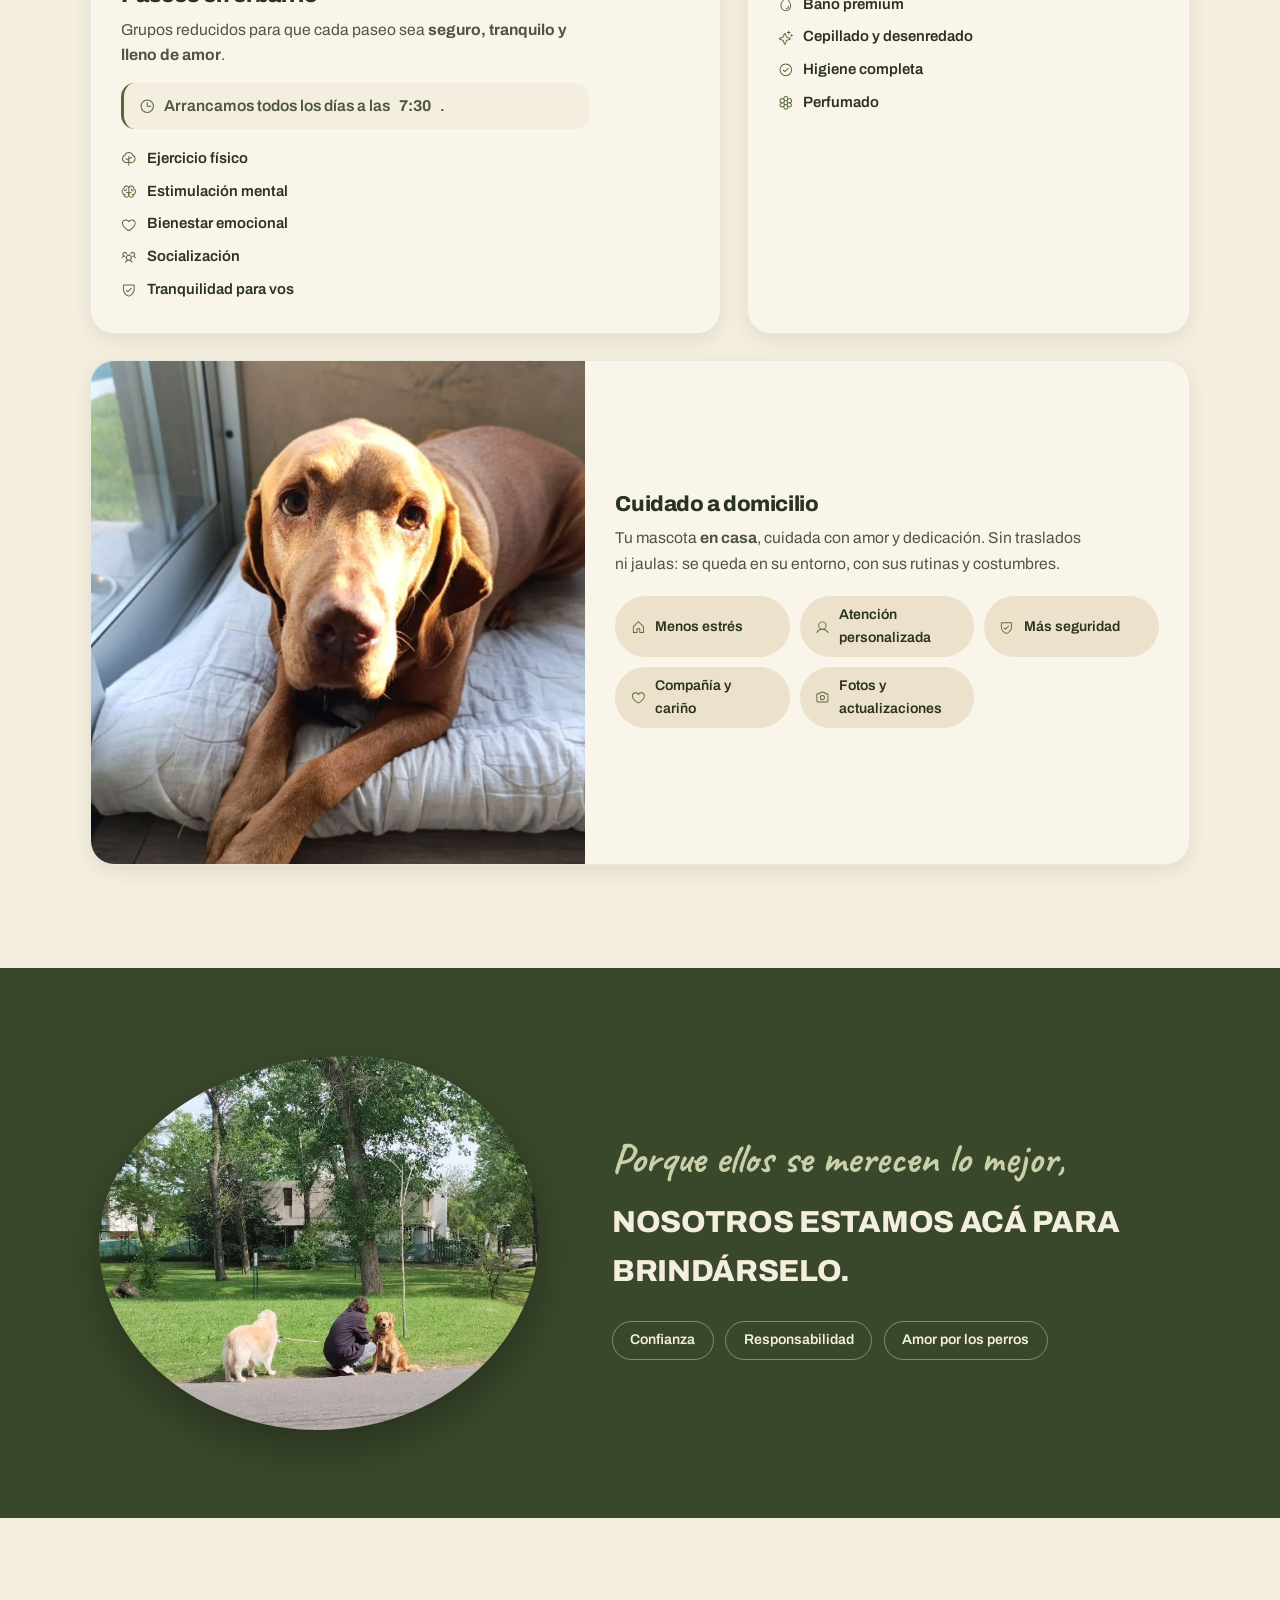
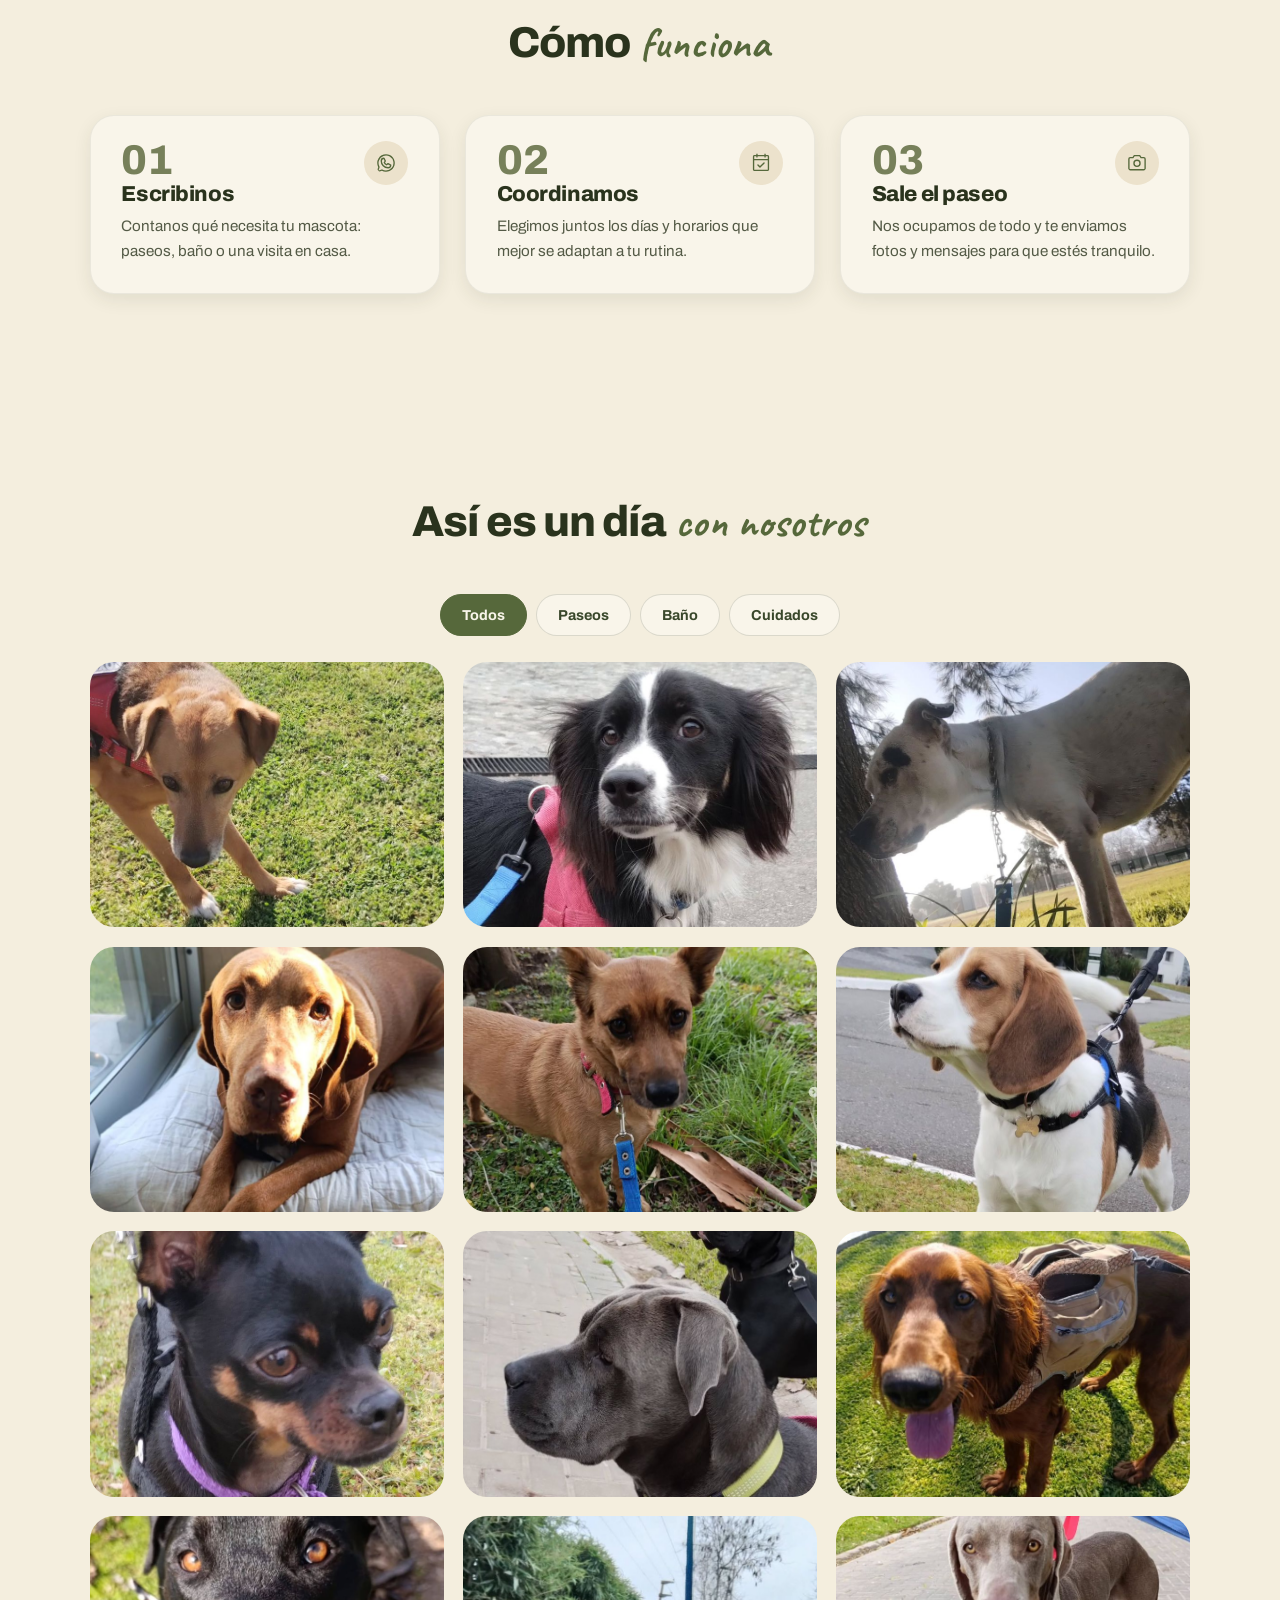
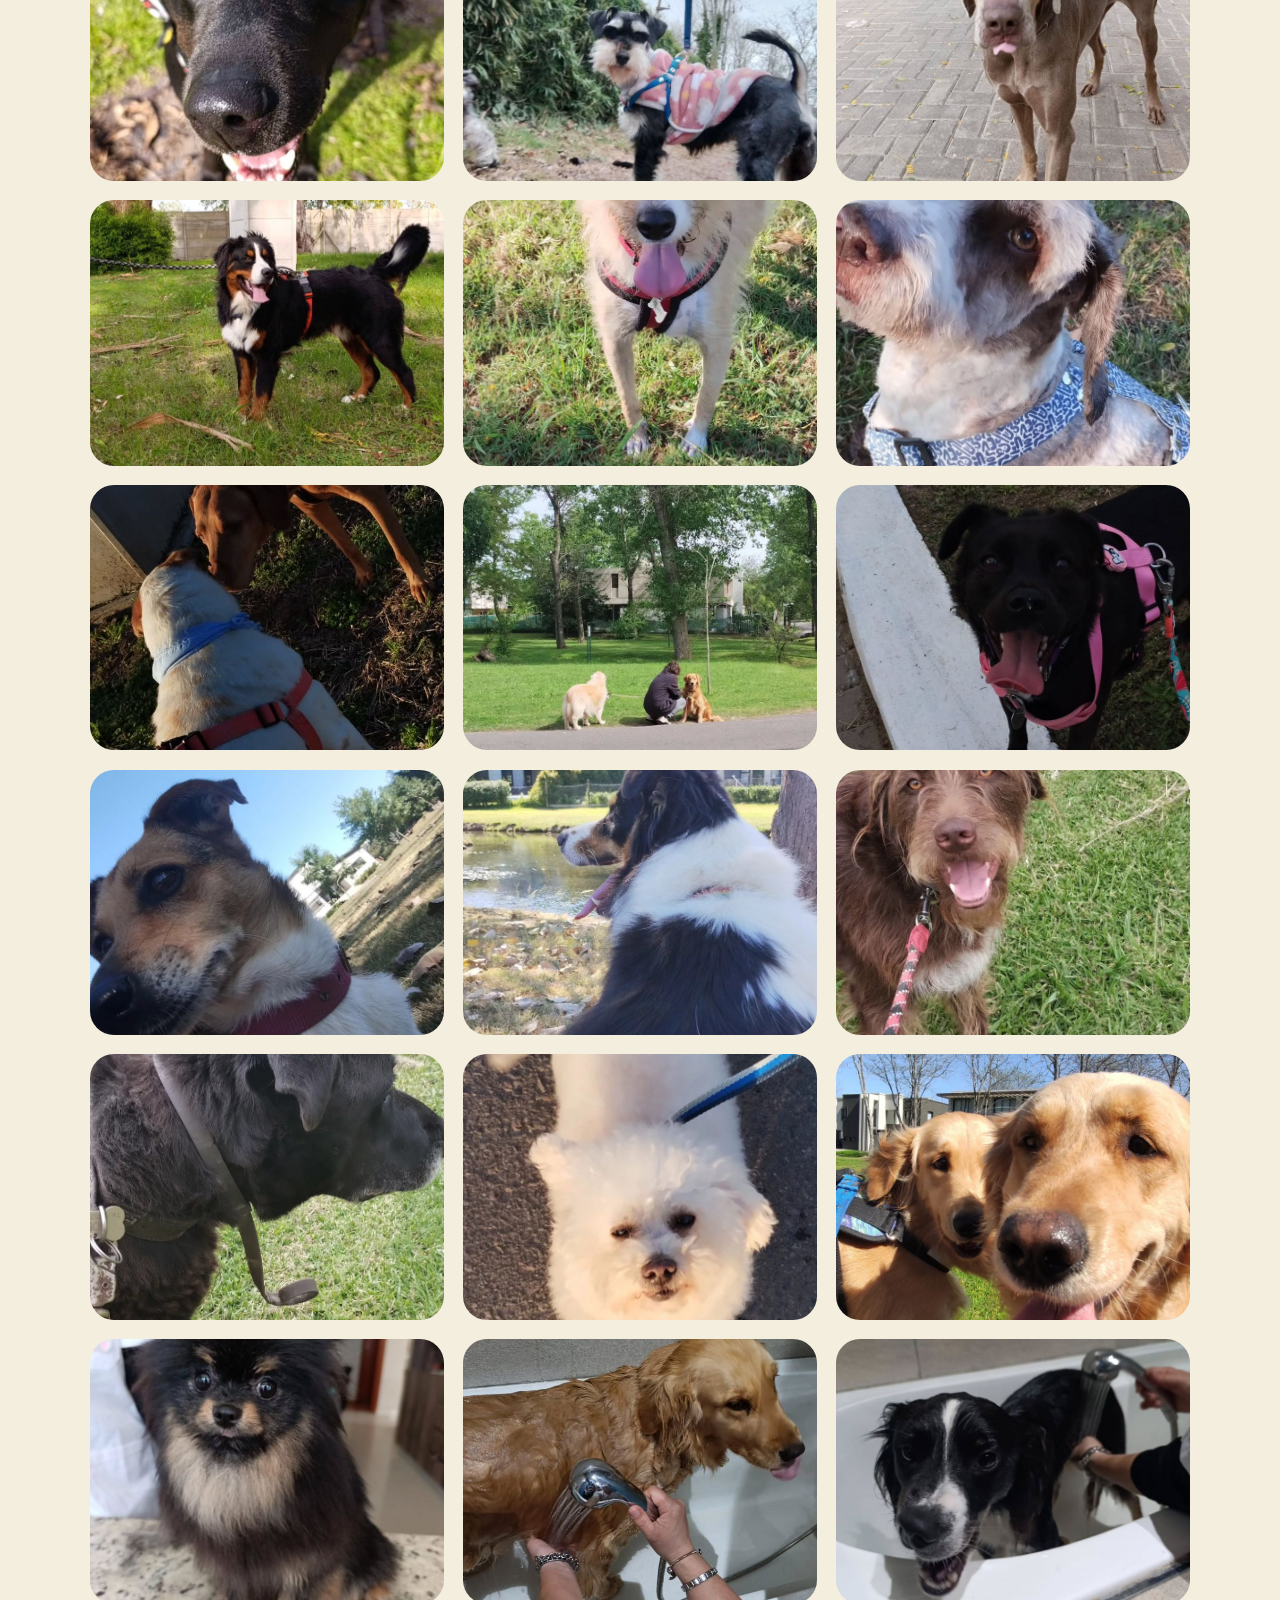
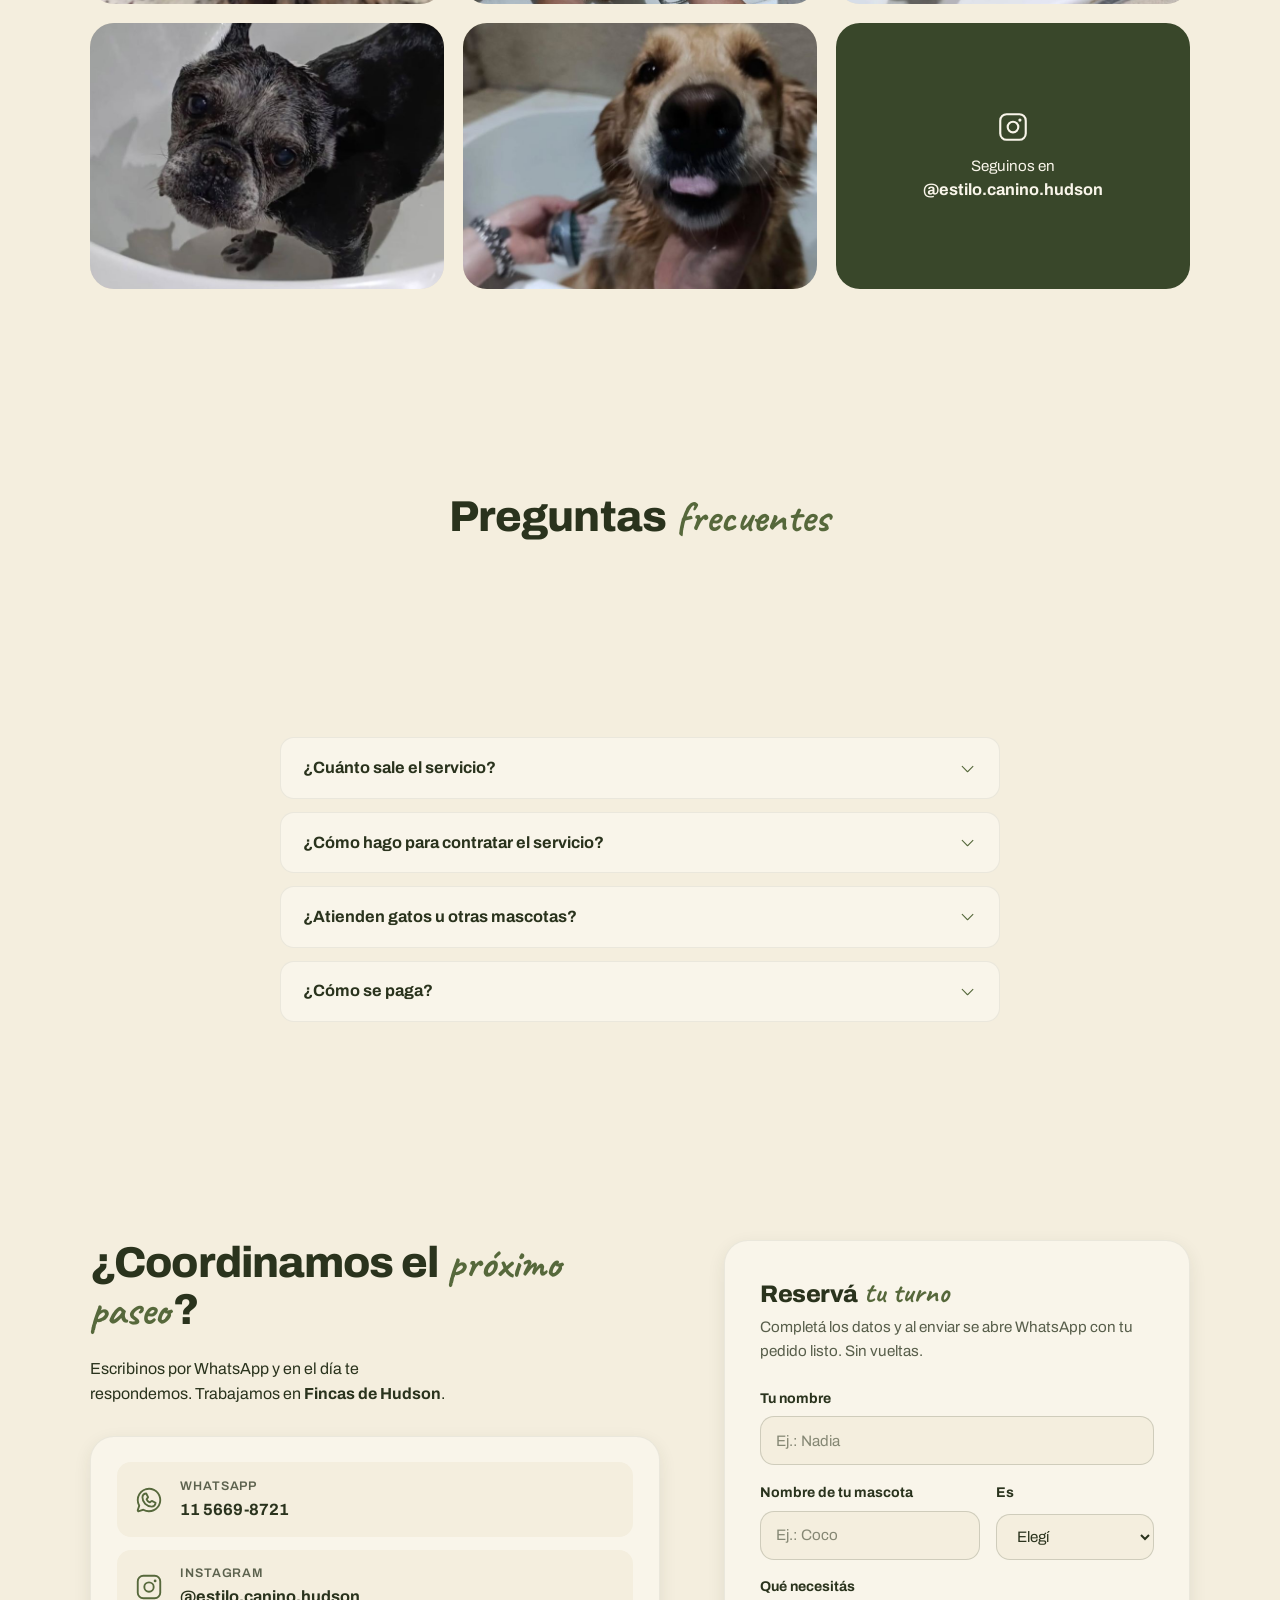
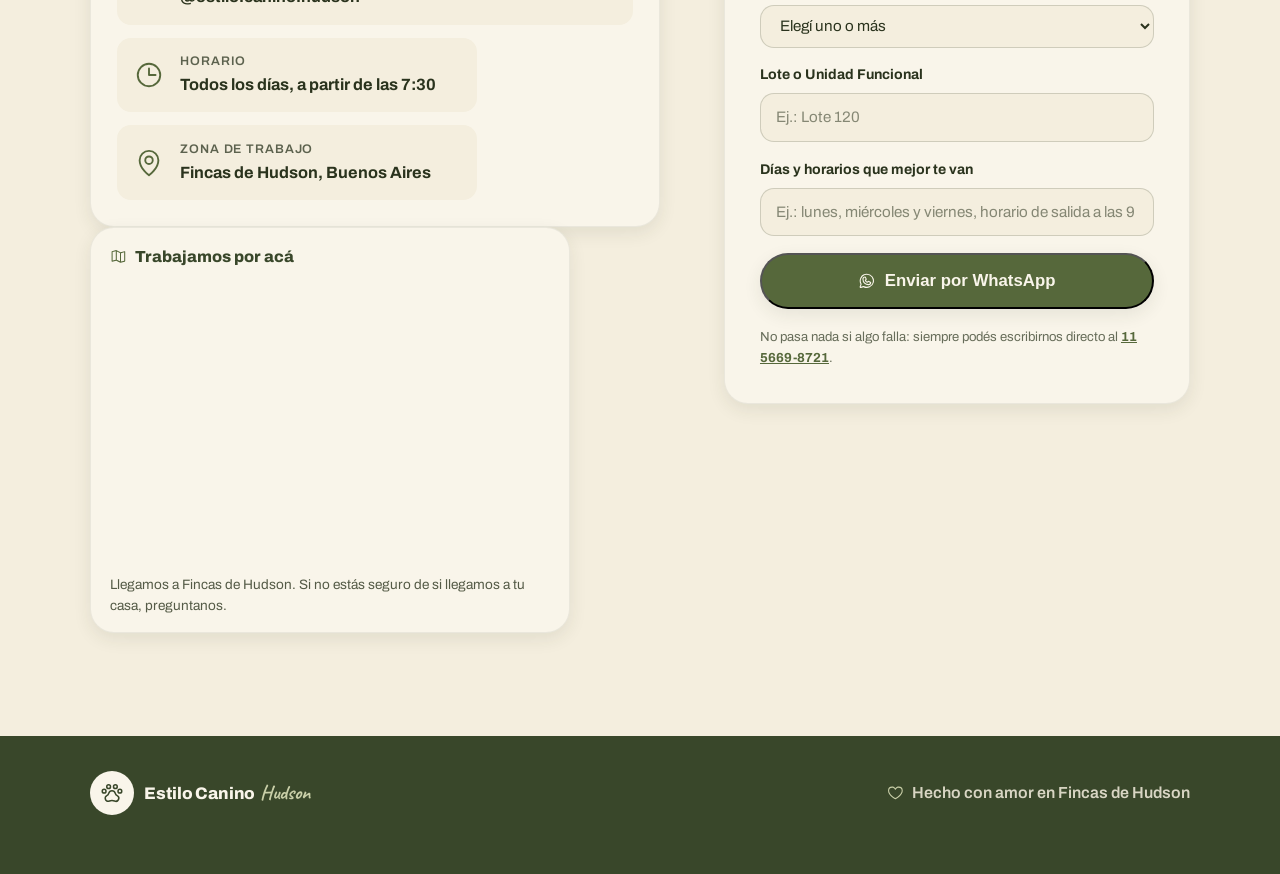
==== commit cef73390: "Add files via upload" ====
--- a/index.html
+++ b/index.html
@@ -221,7 +221,7 @@
       <figure class="g-foto" data-categoria="paseo"><img src="assets/img/paseo-01.jpg" alt="Mestizo con arnés rojo durante el paseo"></figure>
       <figure class="g-foto" data-categoria="paseo"><img src="assets/img/paseo-02.jpg" alt="Spaniel blanco y negro con arnés rosa"></figure>
       <figure class="g-foto" data-categoria="paseo"><img src="assets/img/paseo-03.jpg" alt="Dogo blanco olfateando un árbol"></figure>
-      <figure class="g-foto" data-categoria="cuidados"><img src="assets/img/cuidado-01.jpg" alt="Vizsla dorada descansando tranquila en su colchoneta durante la visita a domicilio"></figure>
+      <figure class="g-foto" data-categoria="cuidados"><img src="assets/img/cuidado-01.jpg" alt="Vizsla dorada descansando tranquila en su colchoneta durante la visita a domicilio" loading="lazy"></figure>
       <figure class="g-foto" data-categoria="paseo"><img src="assets/img/paseo-05.jpg" alt="Cliente de Estilo Canino durante su paseo" loading="lazy"></figure>
       <figure class="g-foto" data-categoria="paseo"><img src="assets/img/paseo-06.jpg" alt="Beagle paseando por la vereda" loading="lazy"></figure>
       <figure class="g-foto" data-categoria="paseo"><img src="assets/img/paseo-07.jpg" alt="Perro chiquito negro con collar violeta" loading="lazy"></figure>
--- a/css/styles.css
+++ b/css/styles.css
@@ -360,6 +360,7 @@
   aspect-ratio: 4 / 3; 
   background-color: var(--crema-2); 
   position: relative;
+  width: 100%;
 }
 
 .g-foto img {
@@ -367,7 +368,6 @@
   height: 100%; 
   object-fit: cover;
   display: block;
-  transition: transform .5s cubic-bezier(.16, 1, .3, 1);
 }
 
 .g-foto:hover img { 
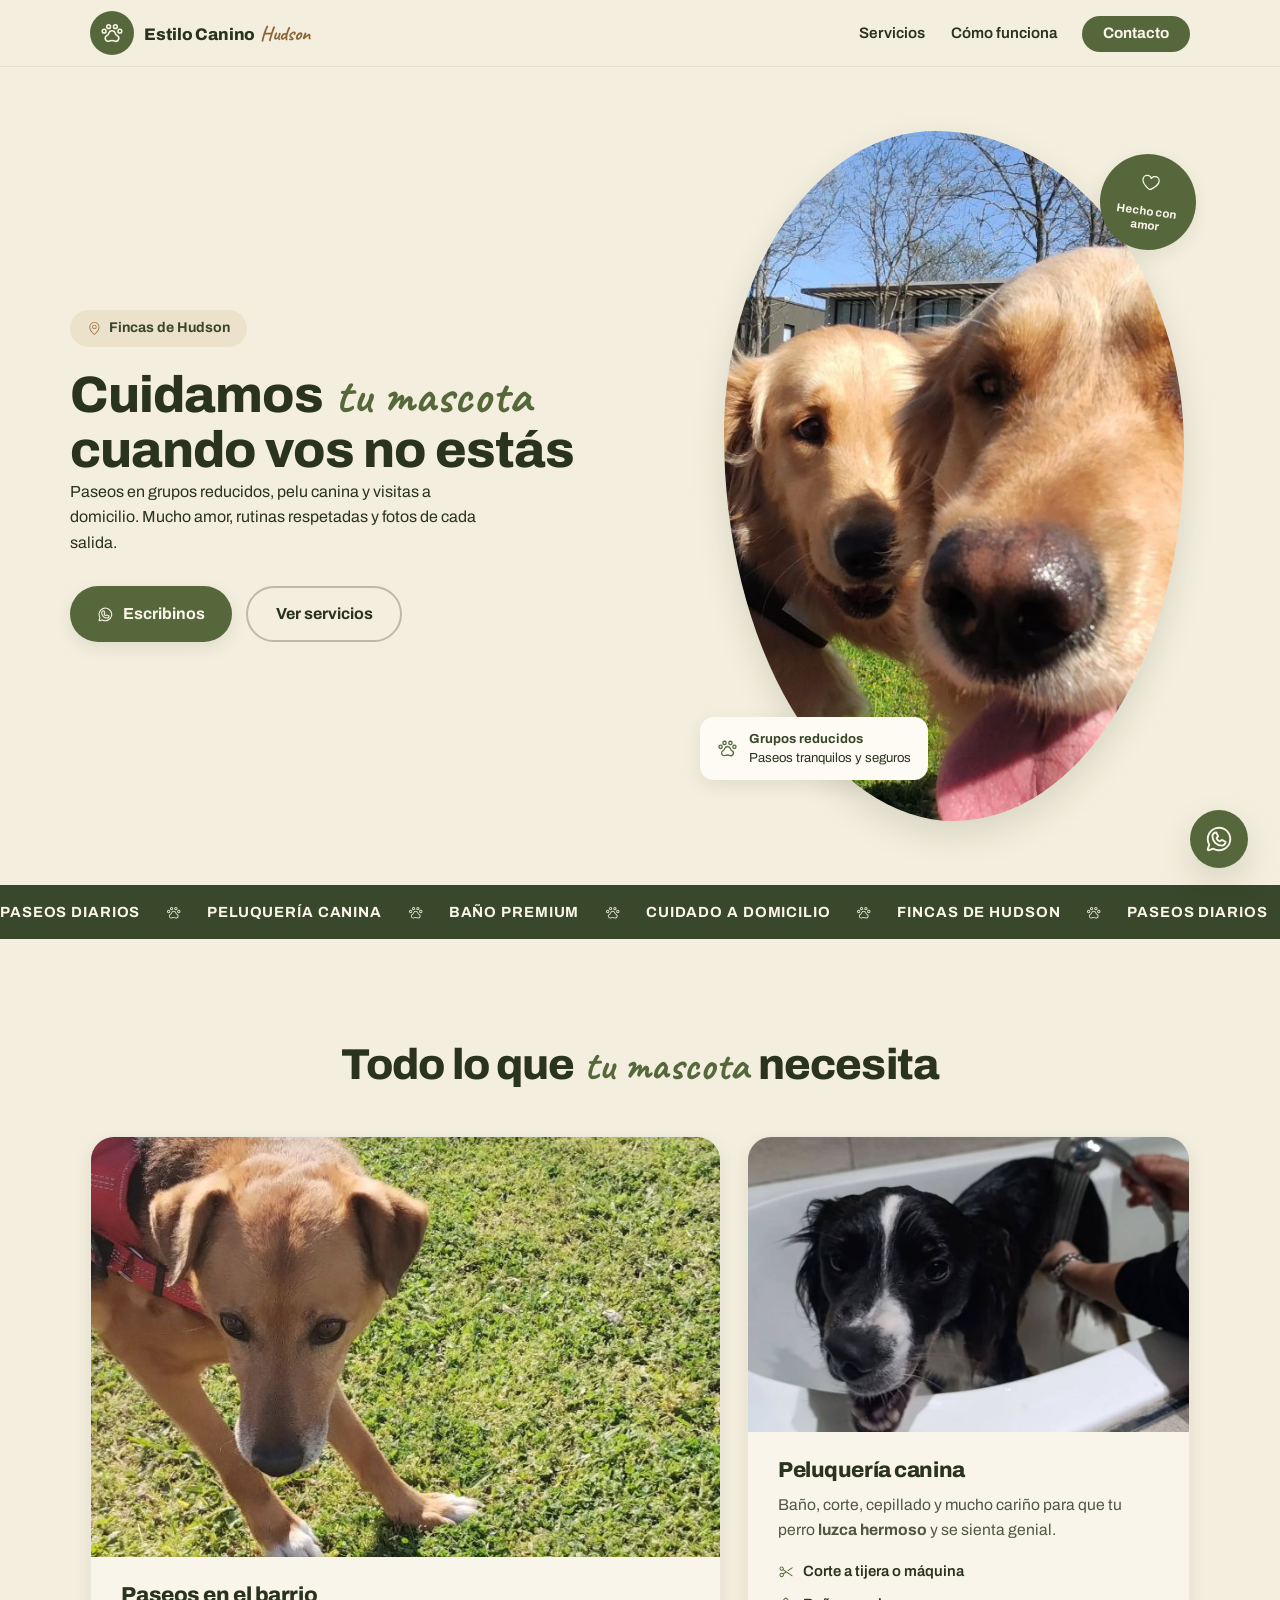
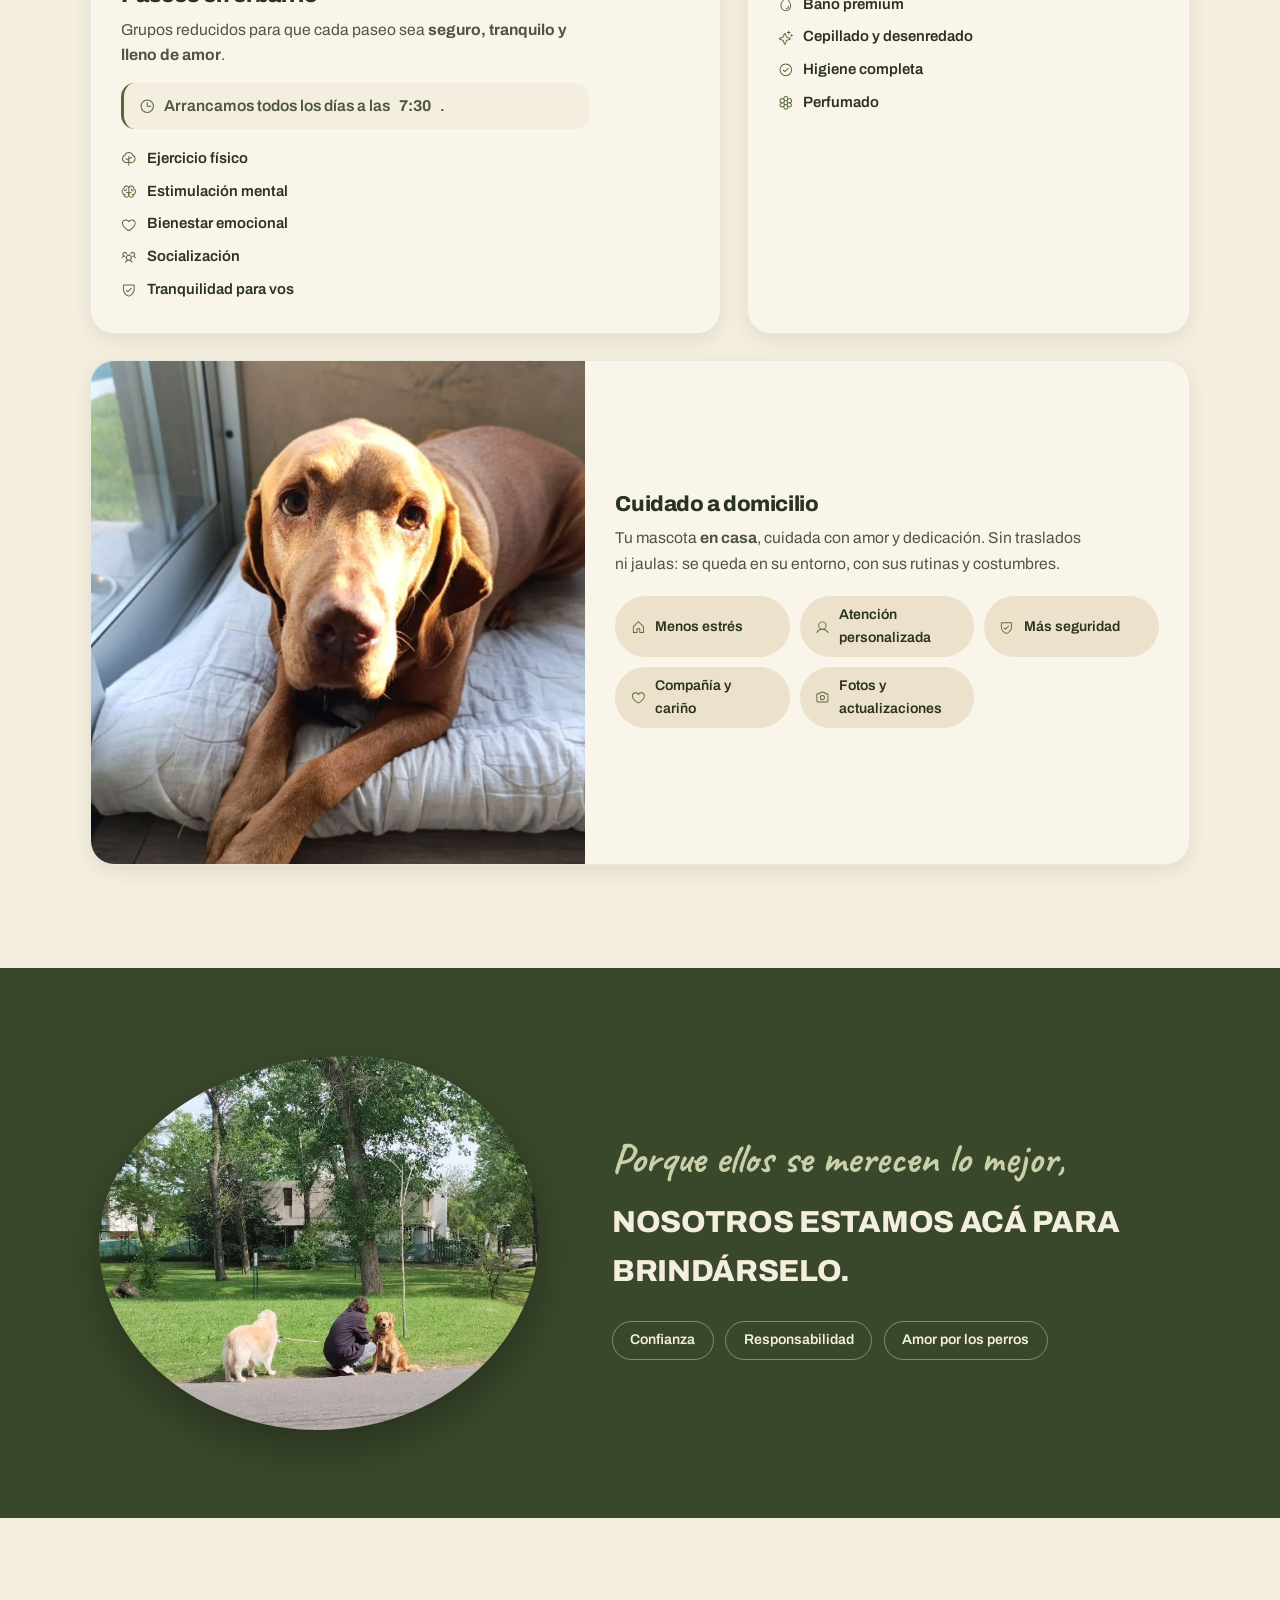
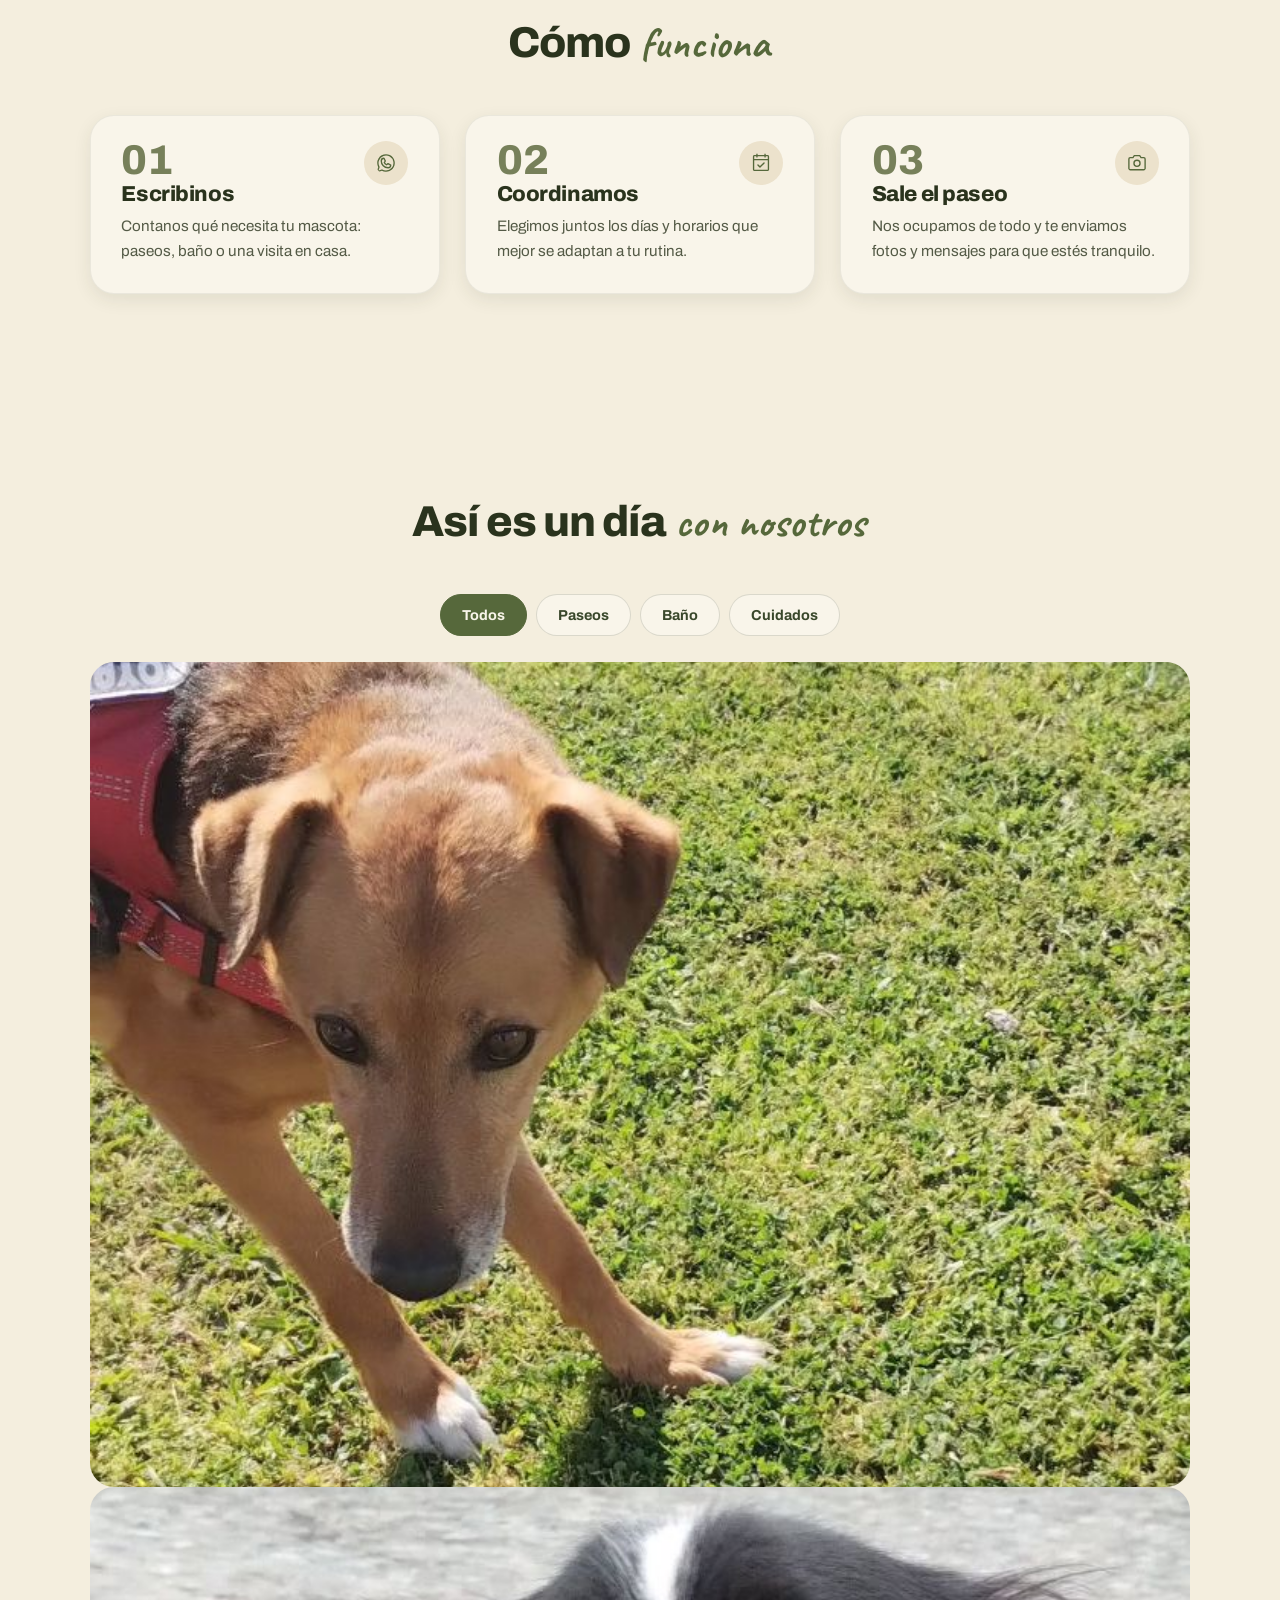
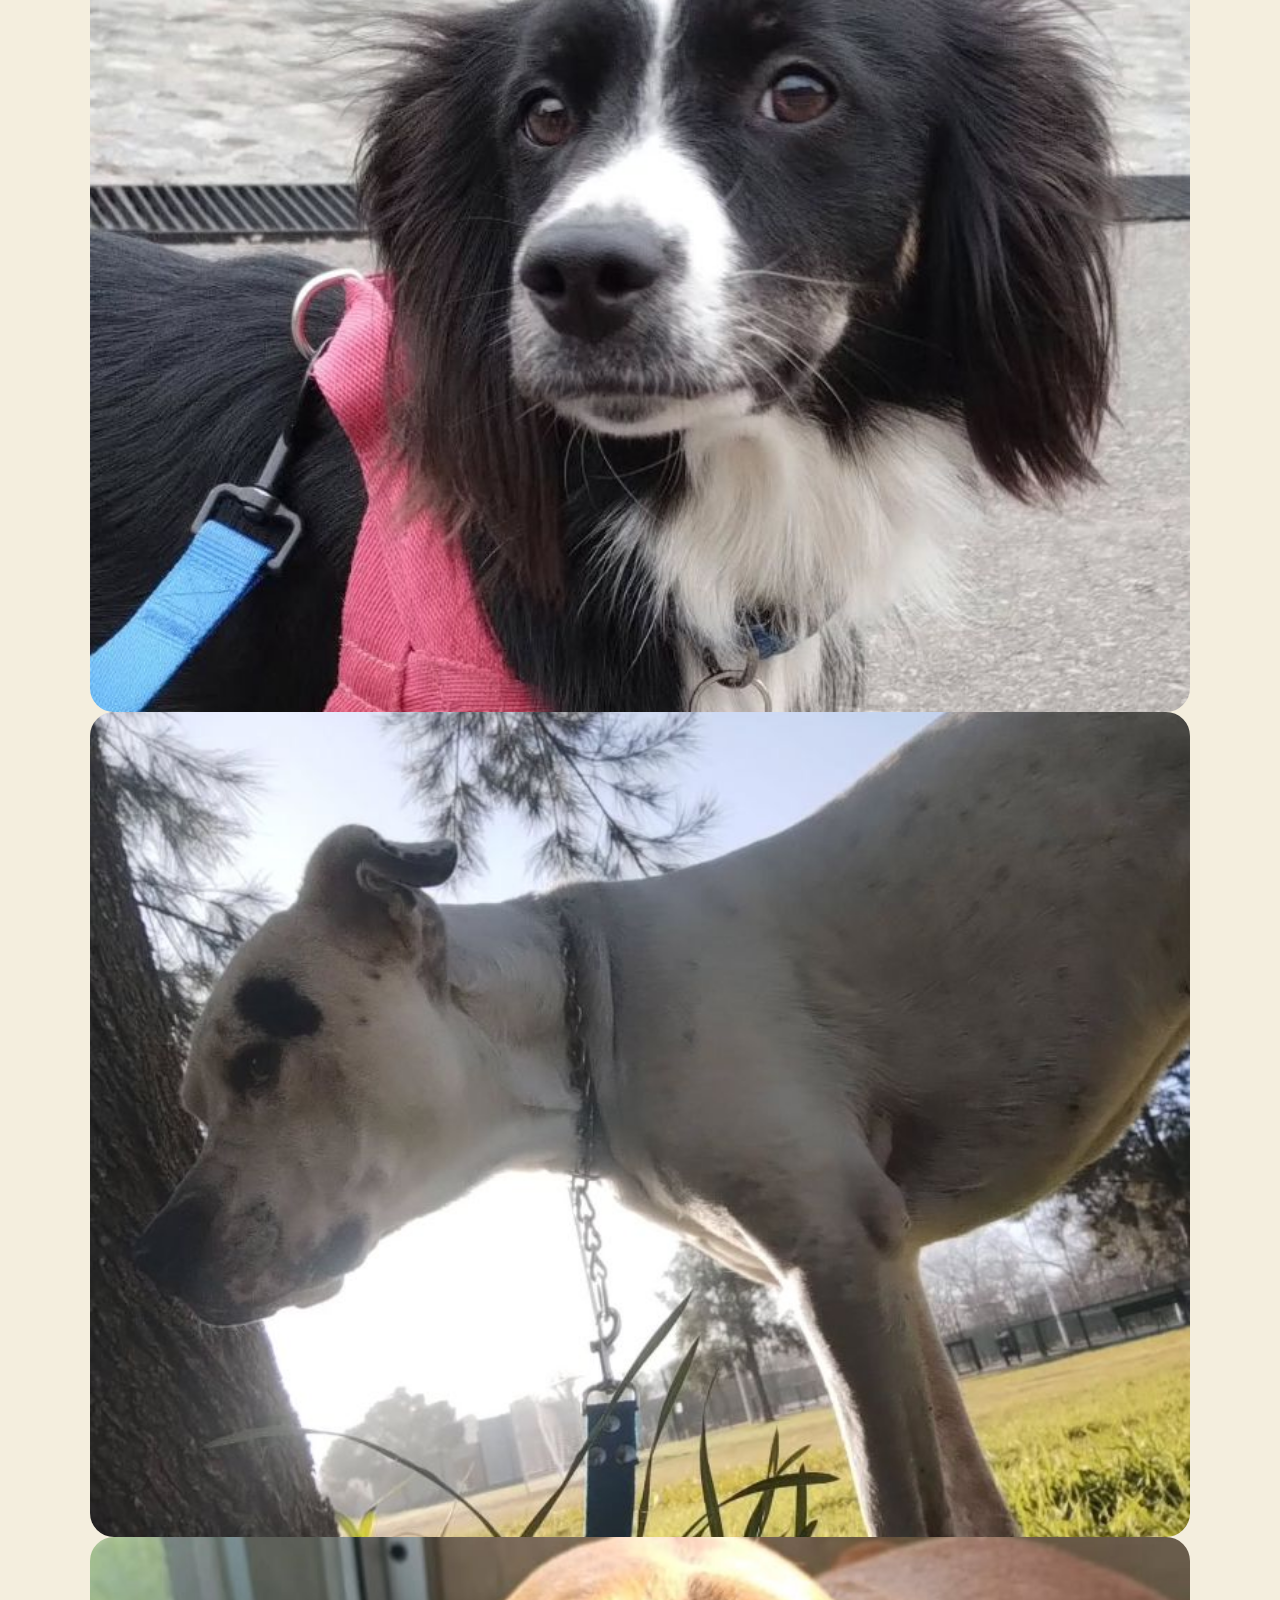
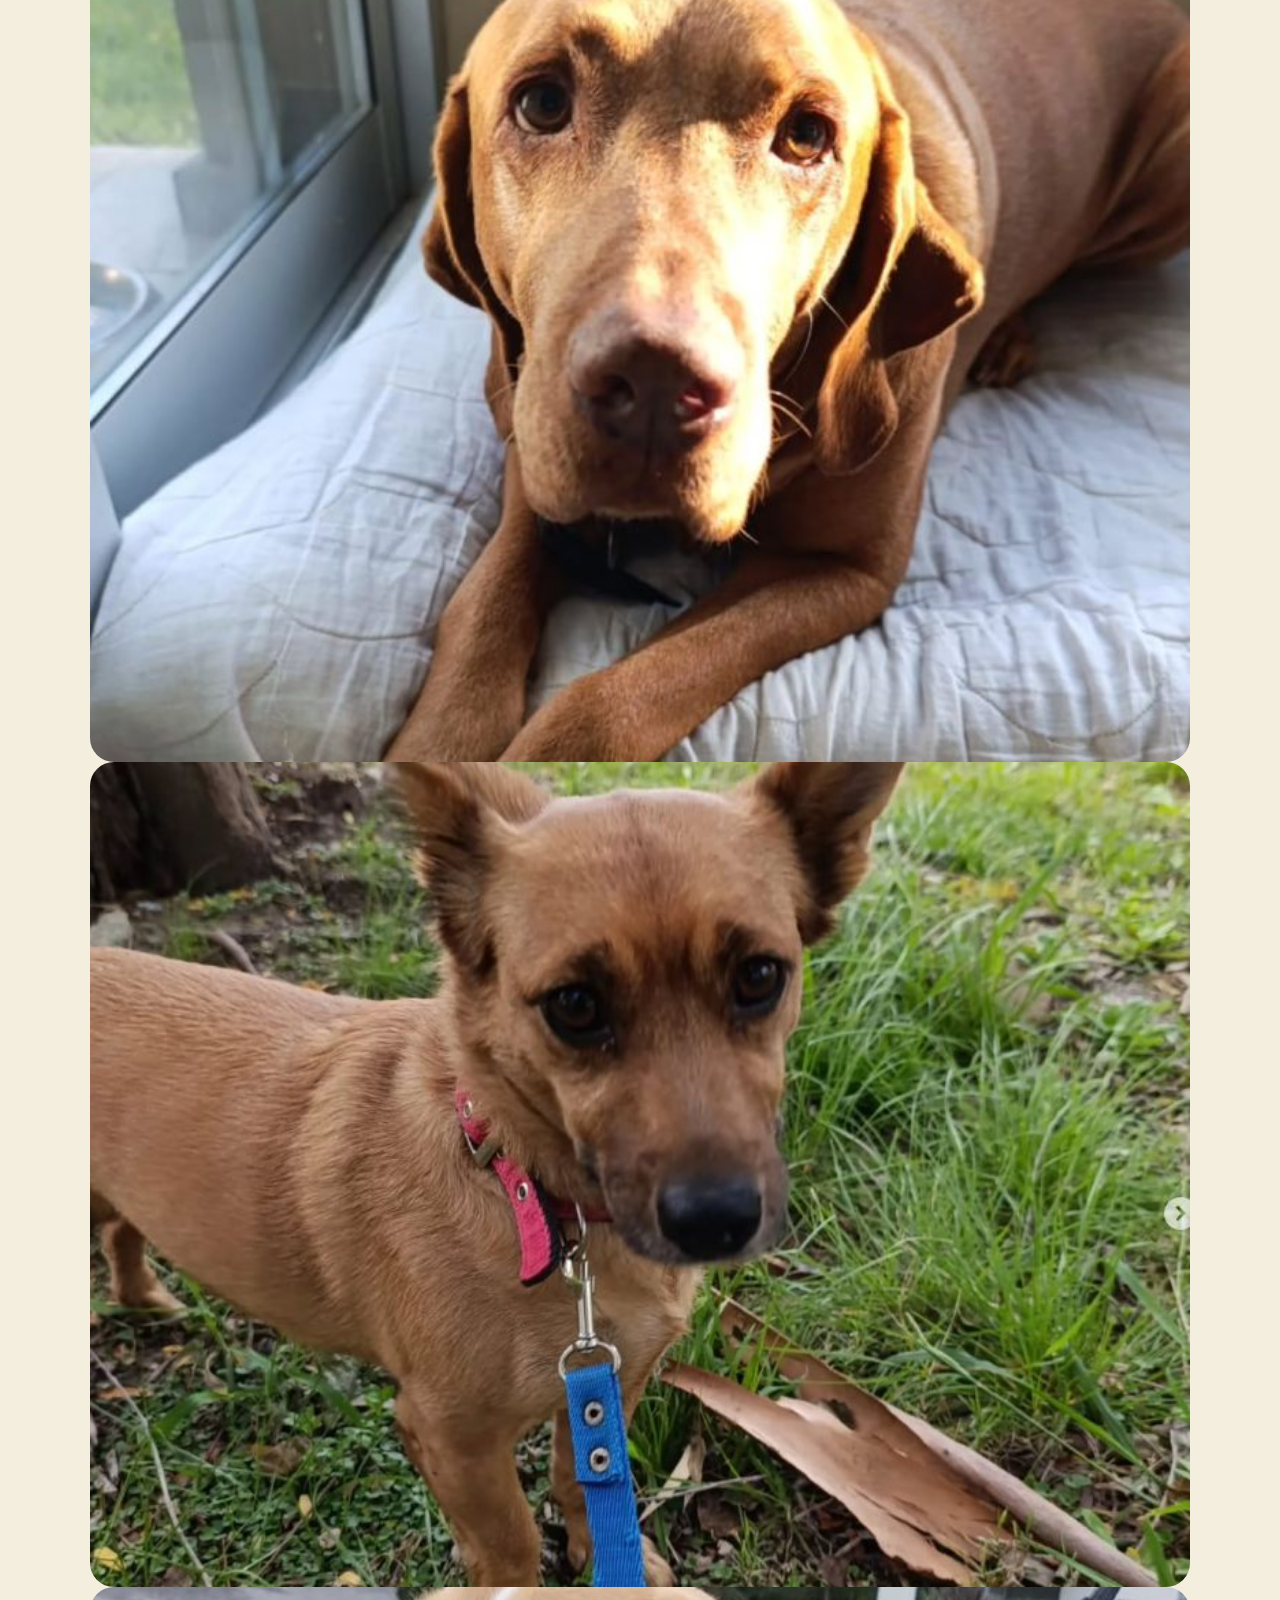
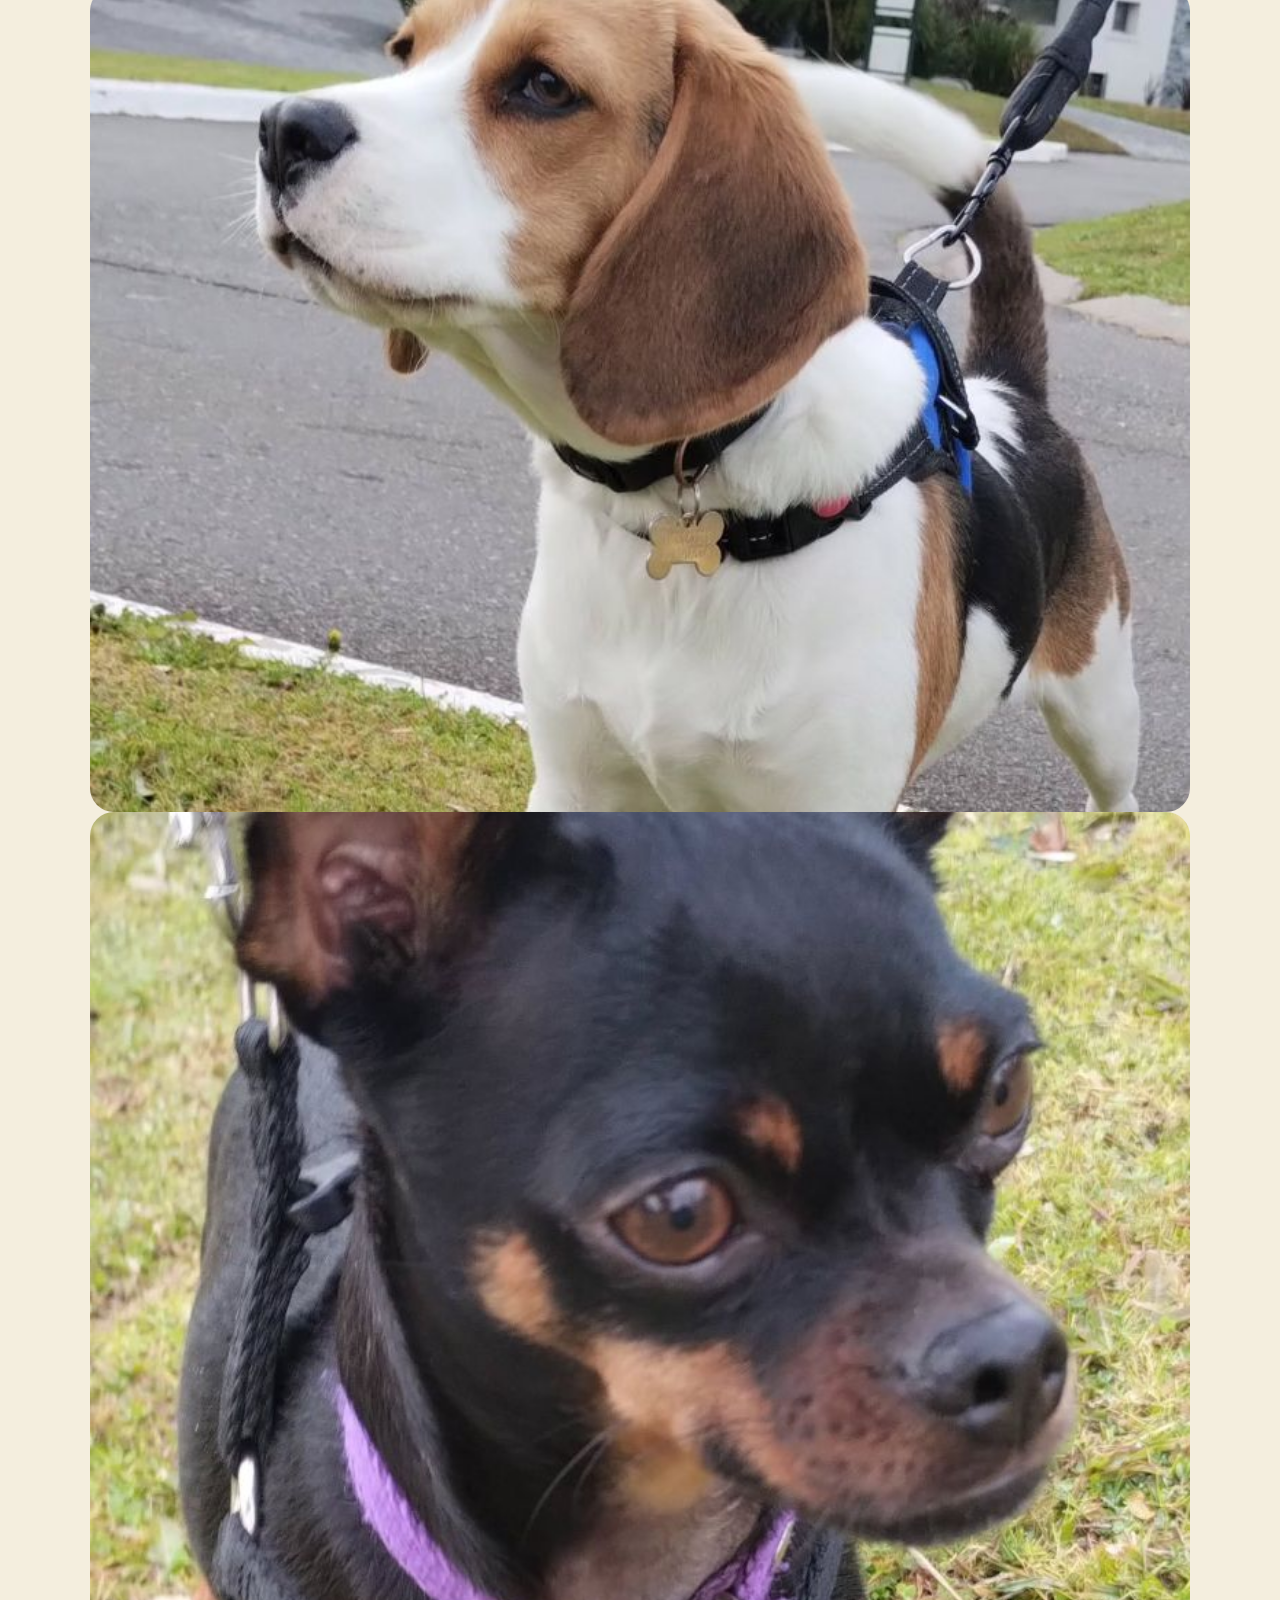
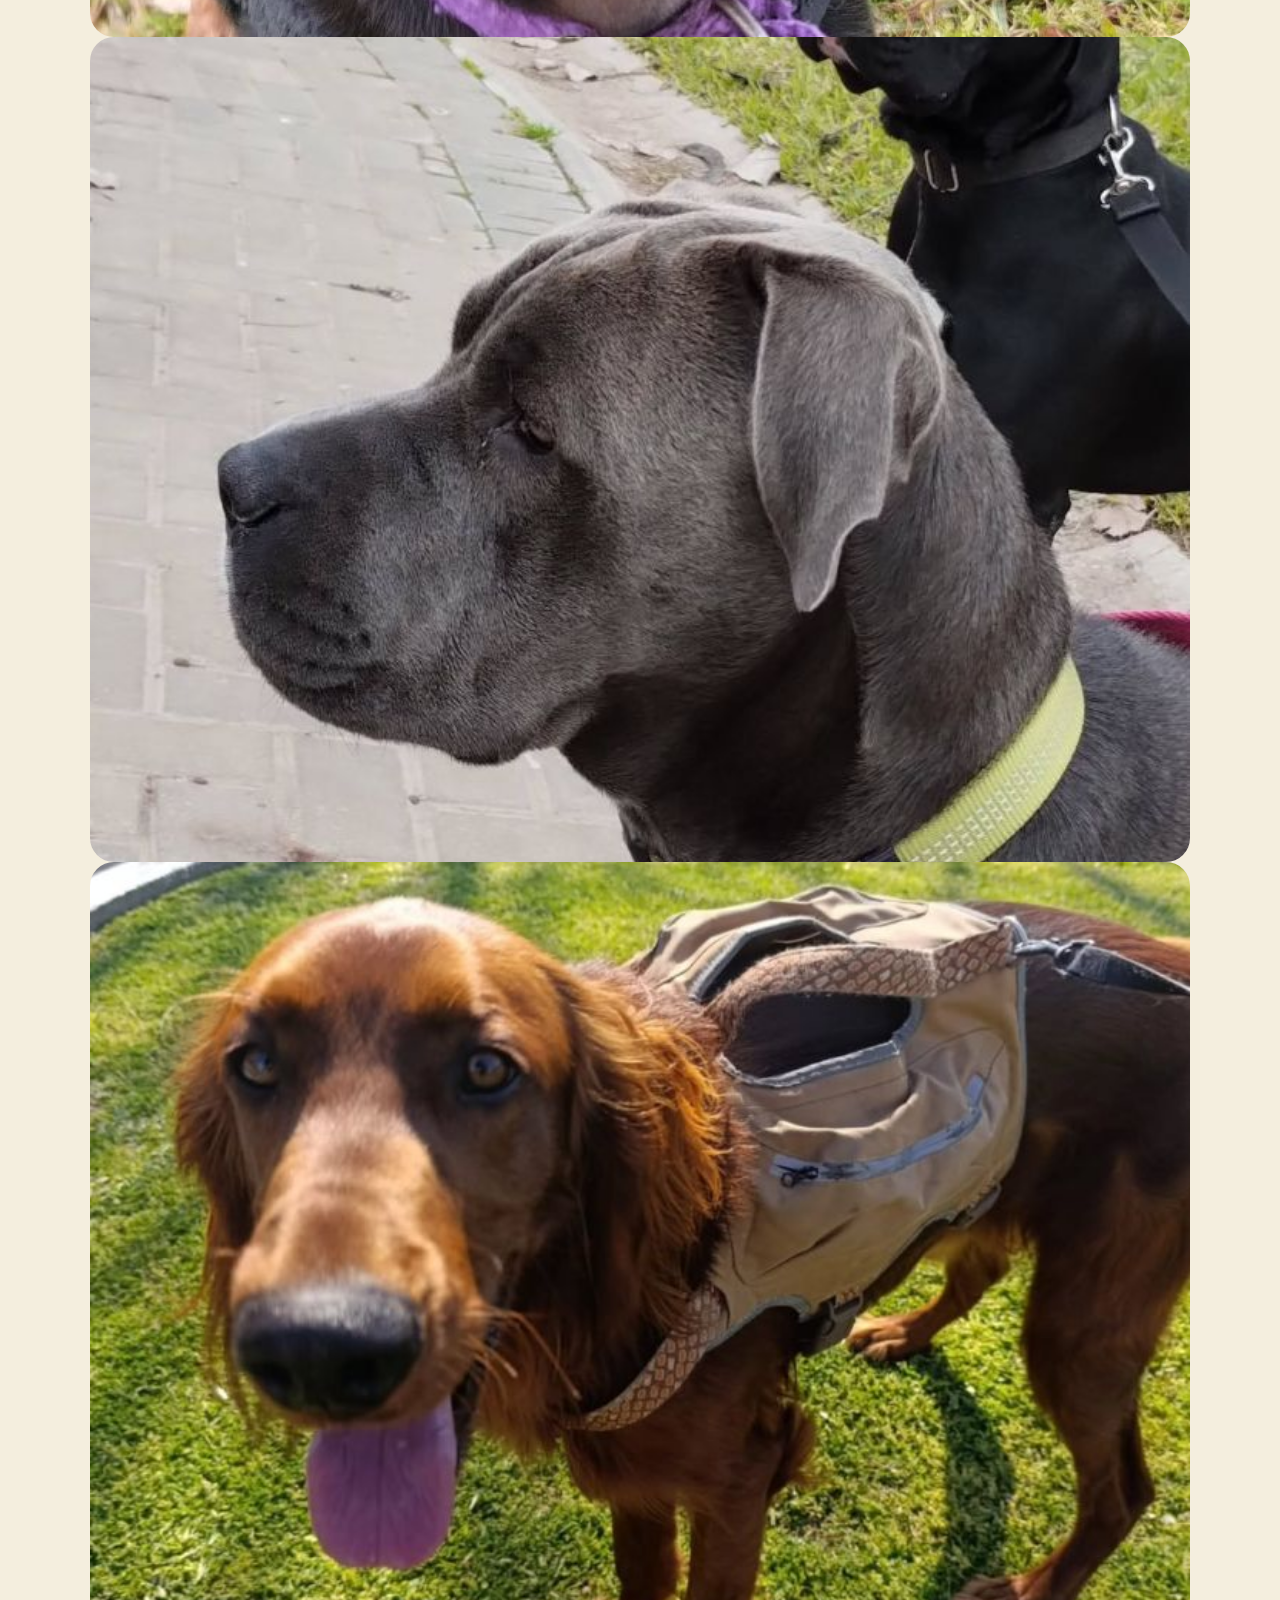
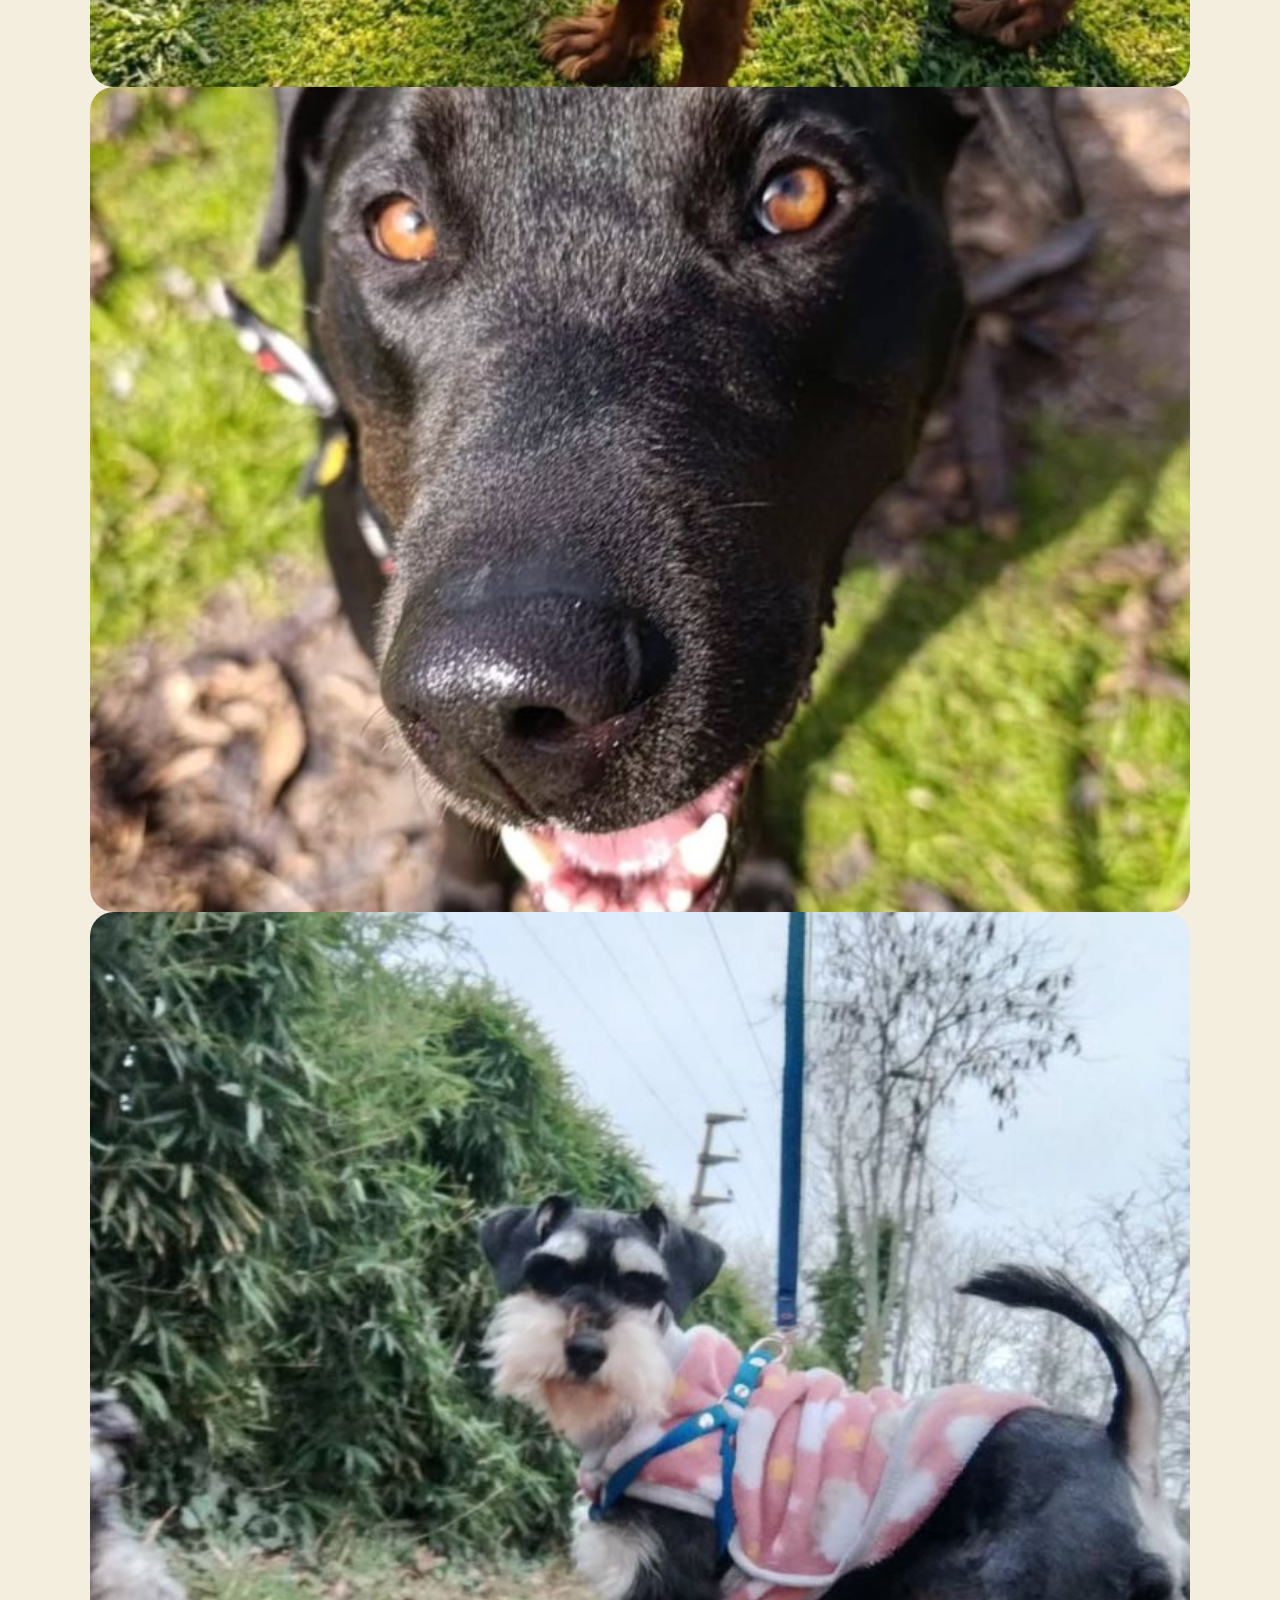
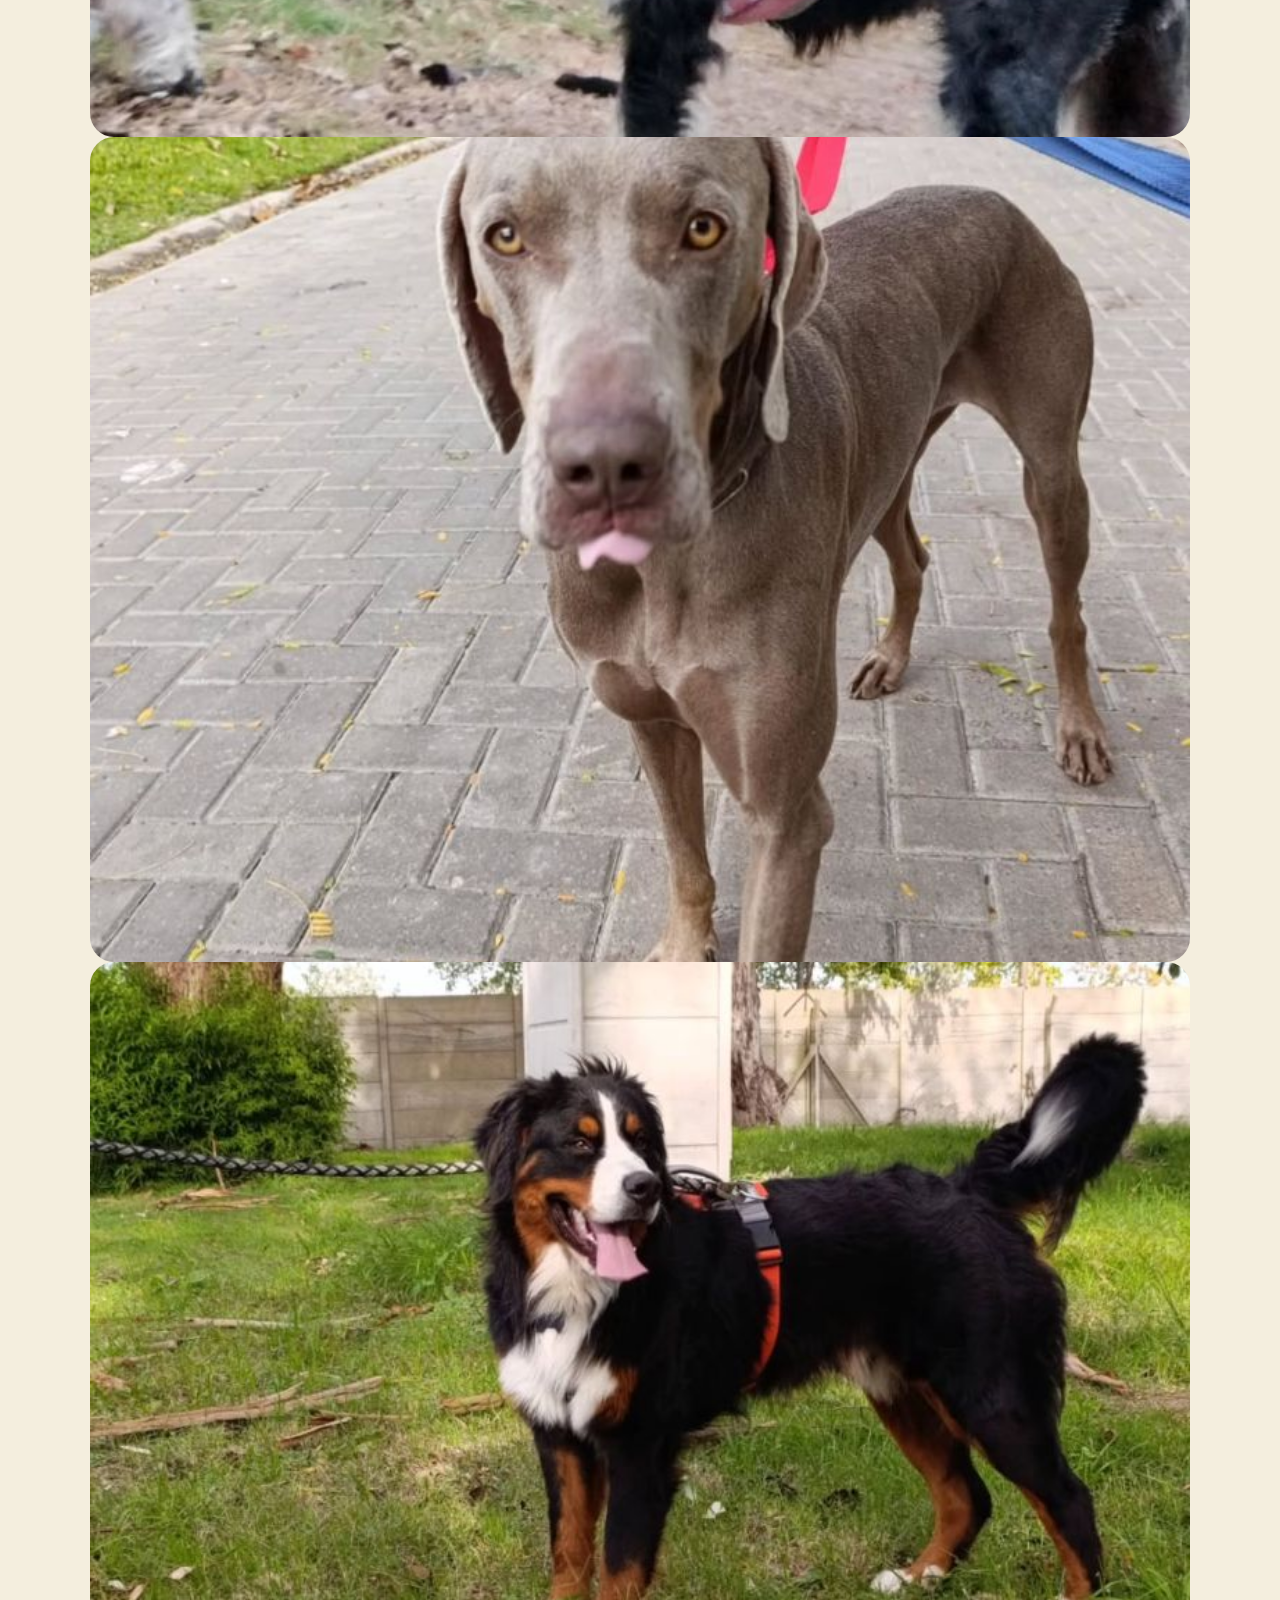
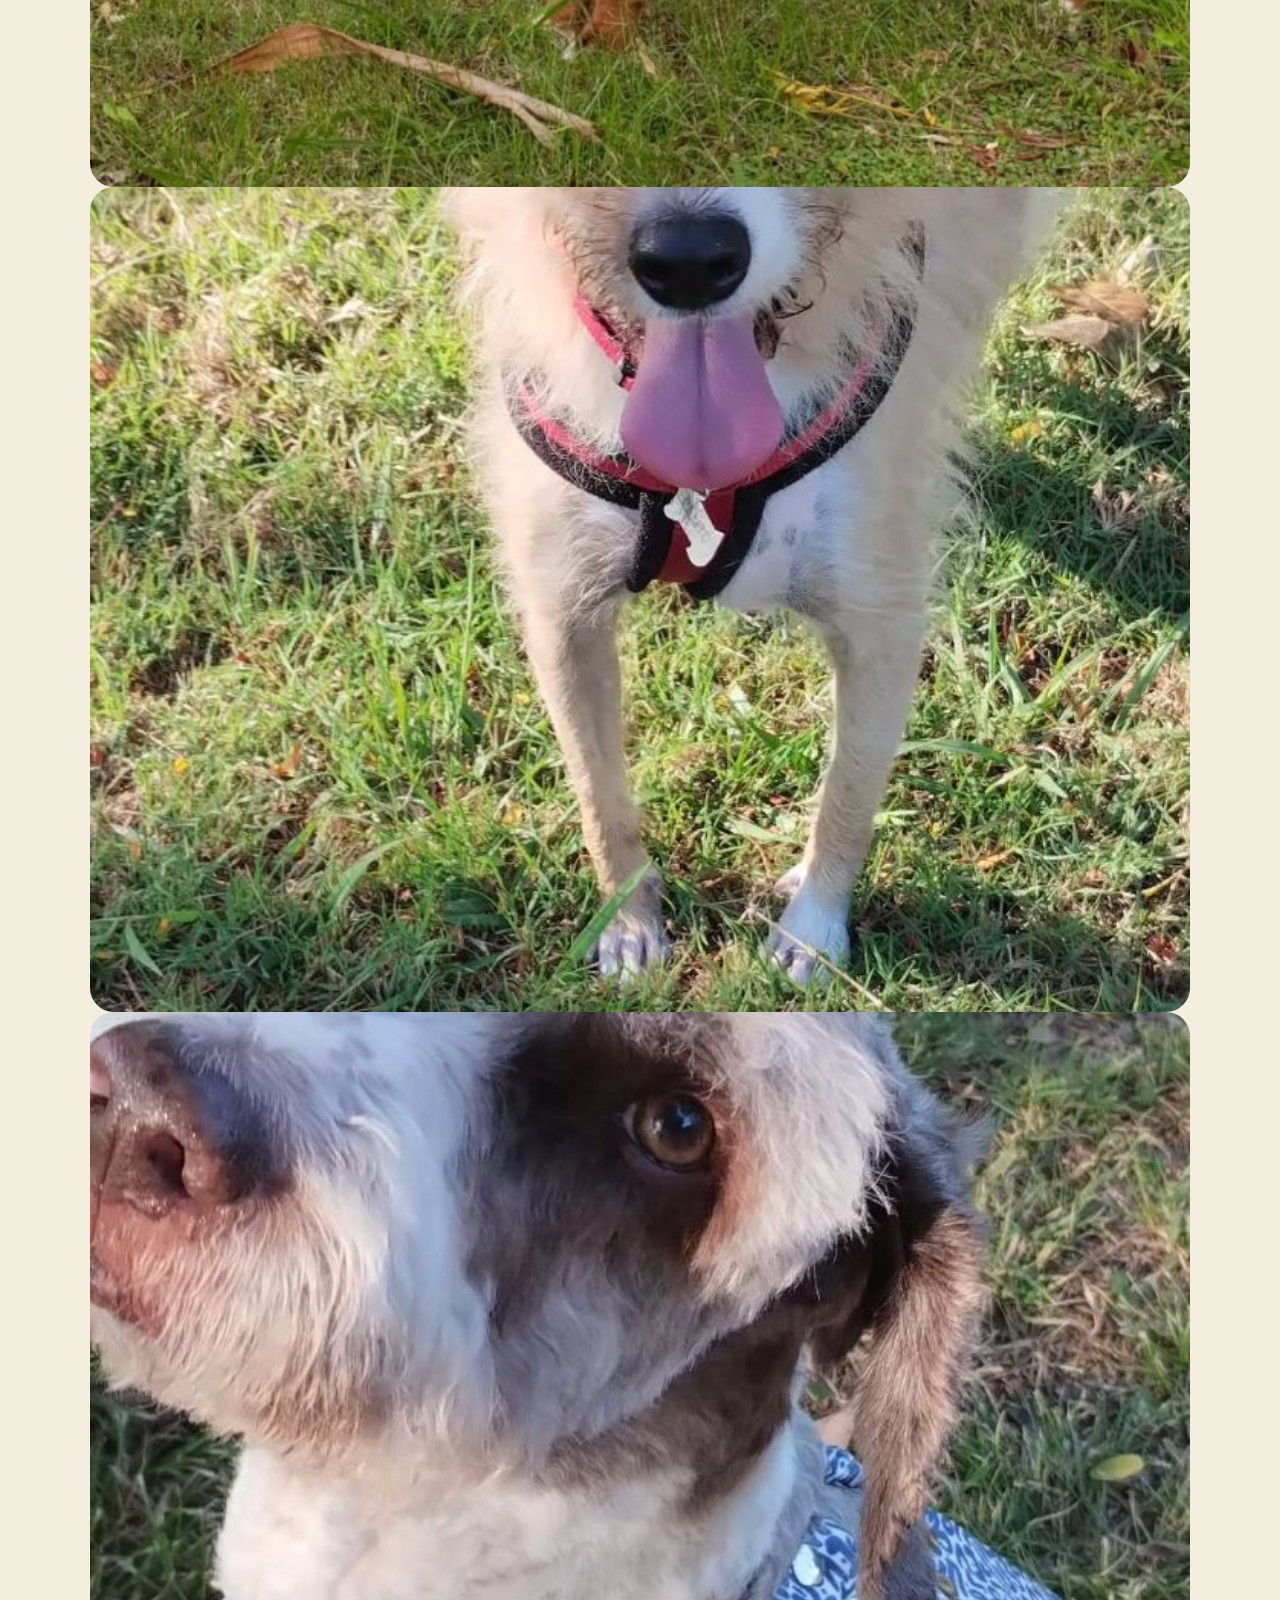
==== commit b276b31a: "Add files via upload" ====
--- a/index.html
+++ b/index.html
@@ -216,8 +216,6 @@
       <button class="filtro" data-filtro="cuidados" type="button">Cuidados</button>
     </div>
 
-    <div class="galeria-grid aparecer">
-
       <figure class="g-foto" data-categoria="paseo"><img src="assets/img/paseo-01.jpg" alt="Mestizo con arnés rojo durante el paseo"></figure>
       <figure class="g-foto" data-categoria="paseo"><img src="assets/img/paseo-02.jpg" alt="Spaniel blanco y negro con arnés rosa"></figure>
       <figure class="g-foto" data-categoria="paseo"><img src="assets/img/paseo-03.jpg" alt="Dogo blanco olfateando un árbol"></figure>
--- a/css/styles.css
+++ b/css/styles.css
@@ -571,10 +571,14 @@
 
 @media (prefers-reduced-motion: no-preference) {
   html.js .aparecer {
-    opacity: 0; translate: 0 26px;
-    transition: opacity .7s cubic-bezier(.16, 1, .3, 1), translate .7s cubic-bezier(.16, 1, .3, 1);
+    opacity: 0; 
+    transform: translateY(20px);
+    transition: opacity .6s cubic-bezier(.16, 1, .3, 1), transform .6s cubic-bezier(.16, 1, .3, 1);
   }
-  html.js .aparecer.en-vista { opacity: 1; translate: 0 0; }
+  html.js .aparecer.en-vista { 
+    opacity: 1; 
+    transform: translateY(0); 
+  }
 
   /* FAQ: la tarjeta entera se abre animada, no solo el texto */
   .faq-item::details-content {
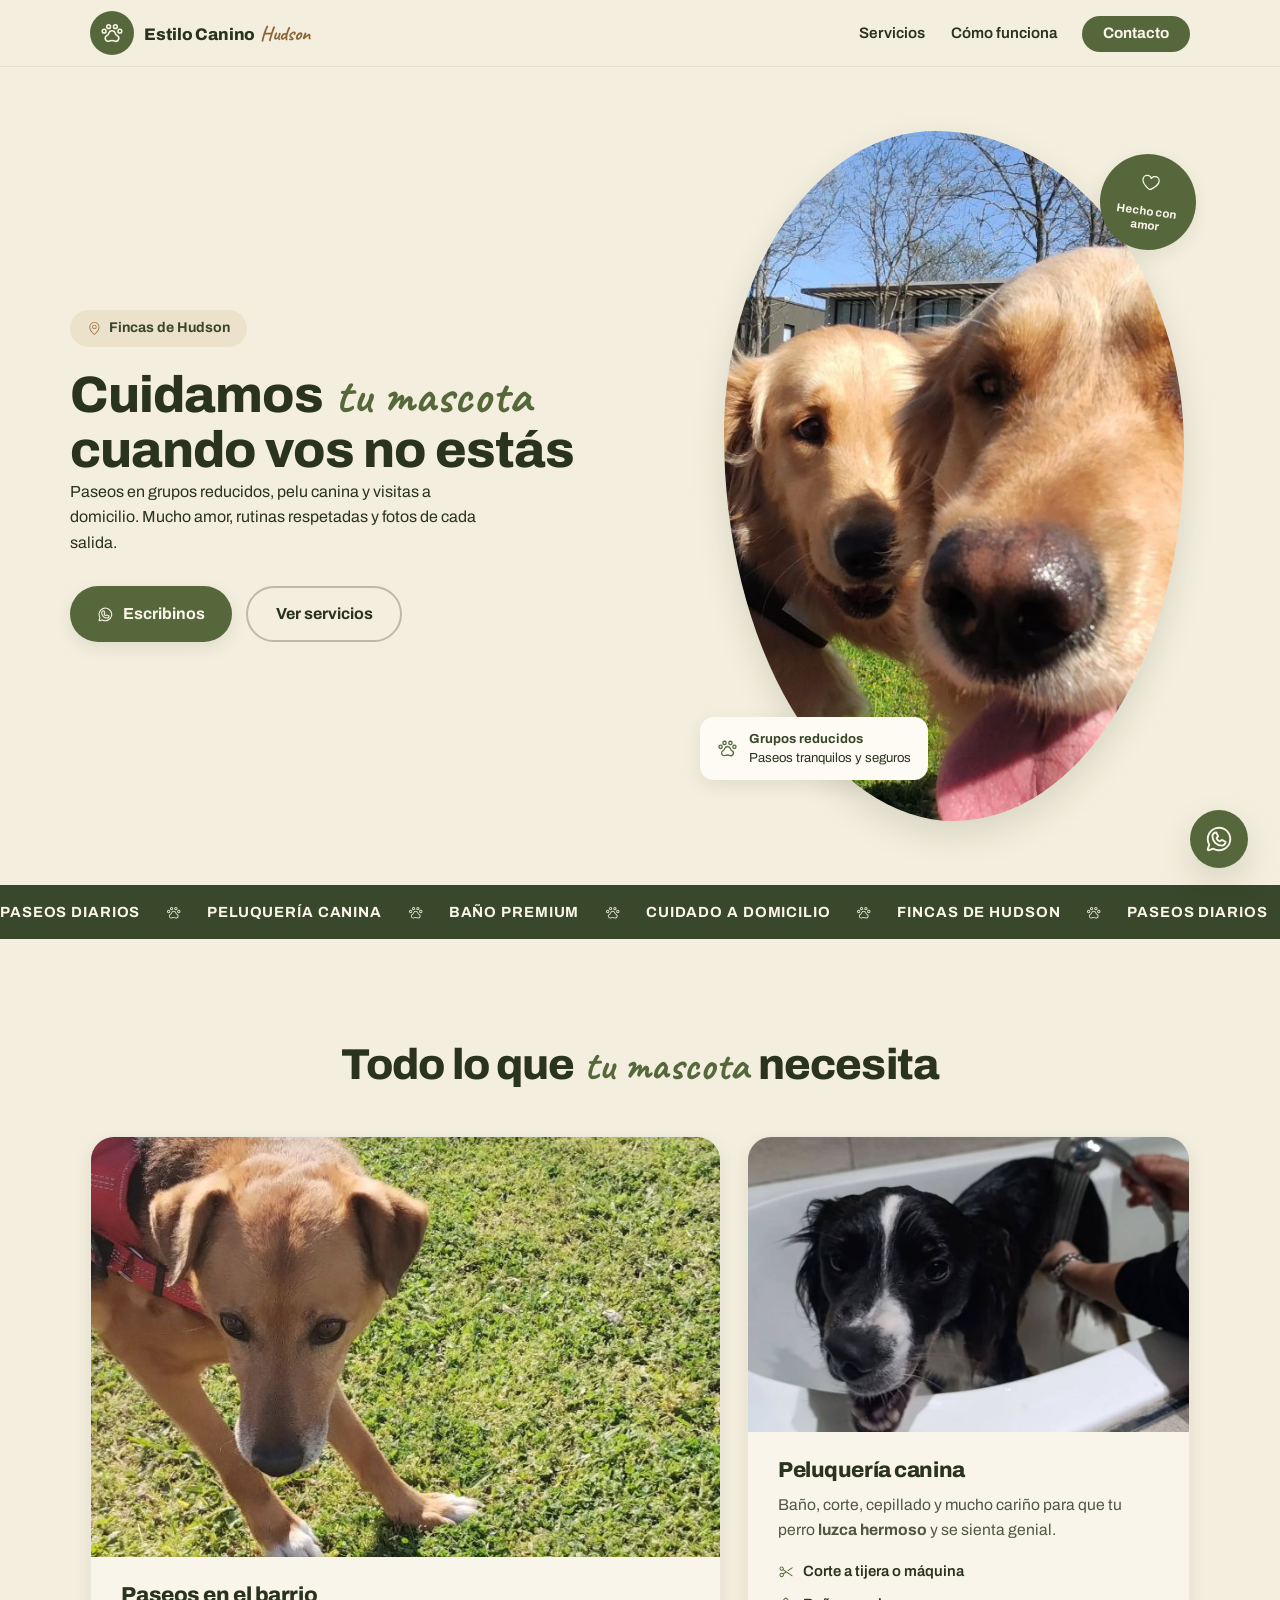
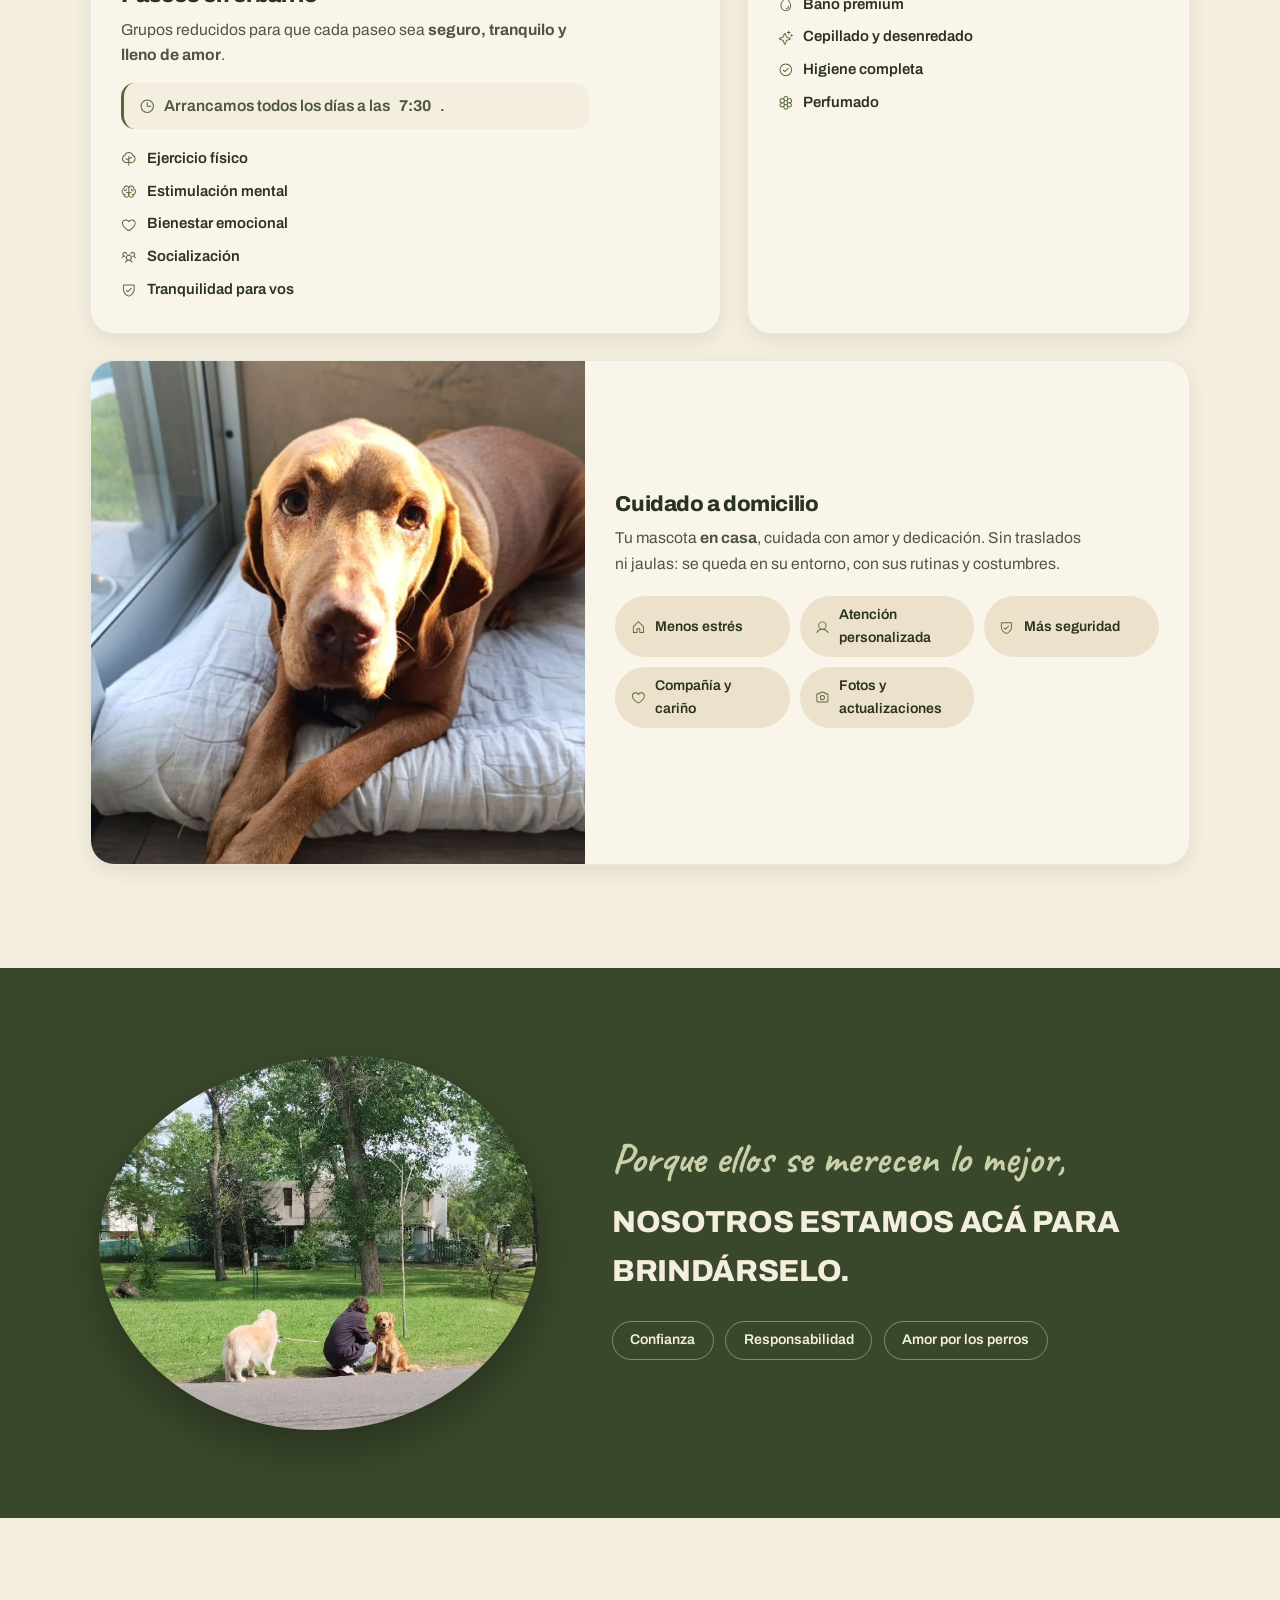
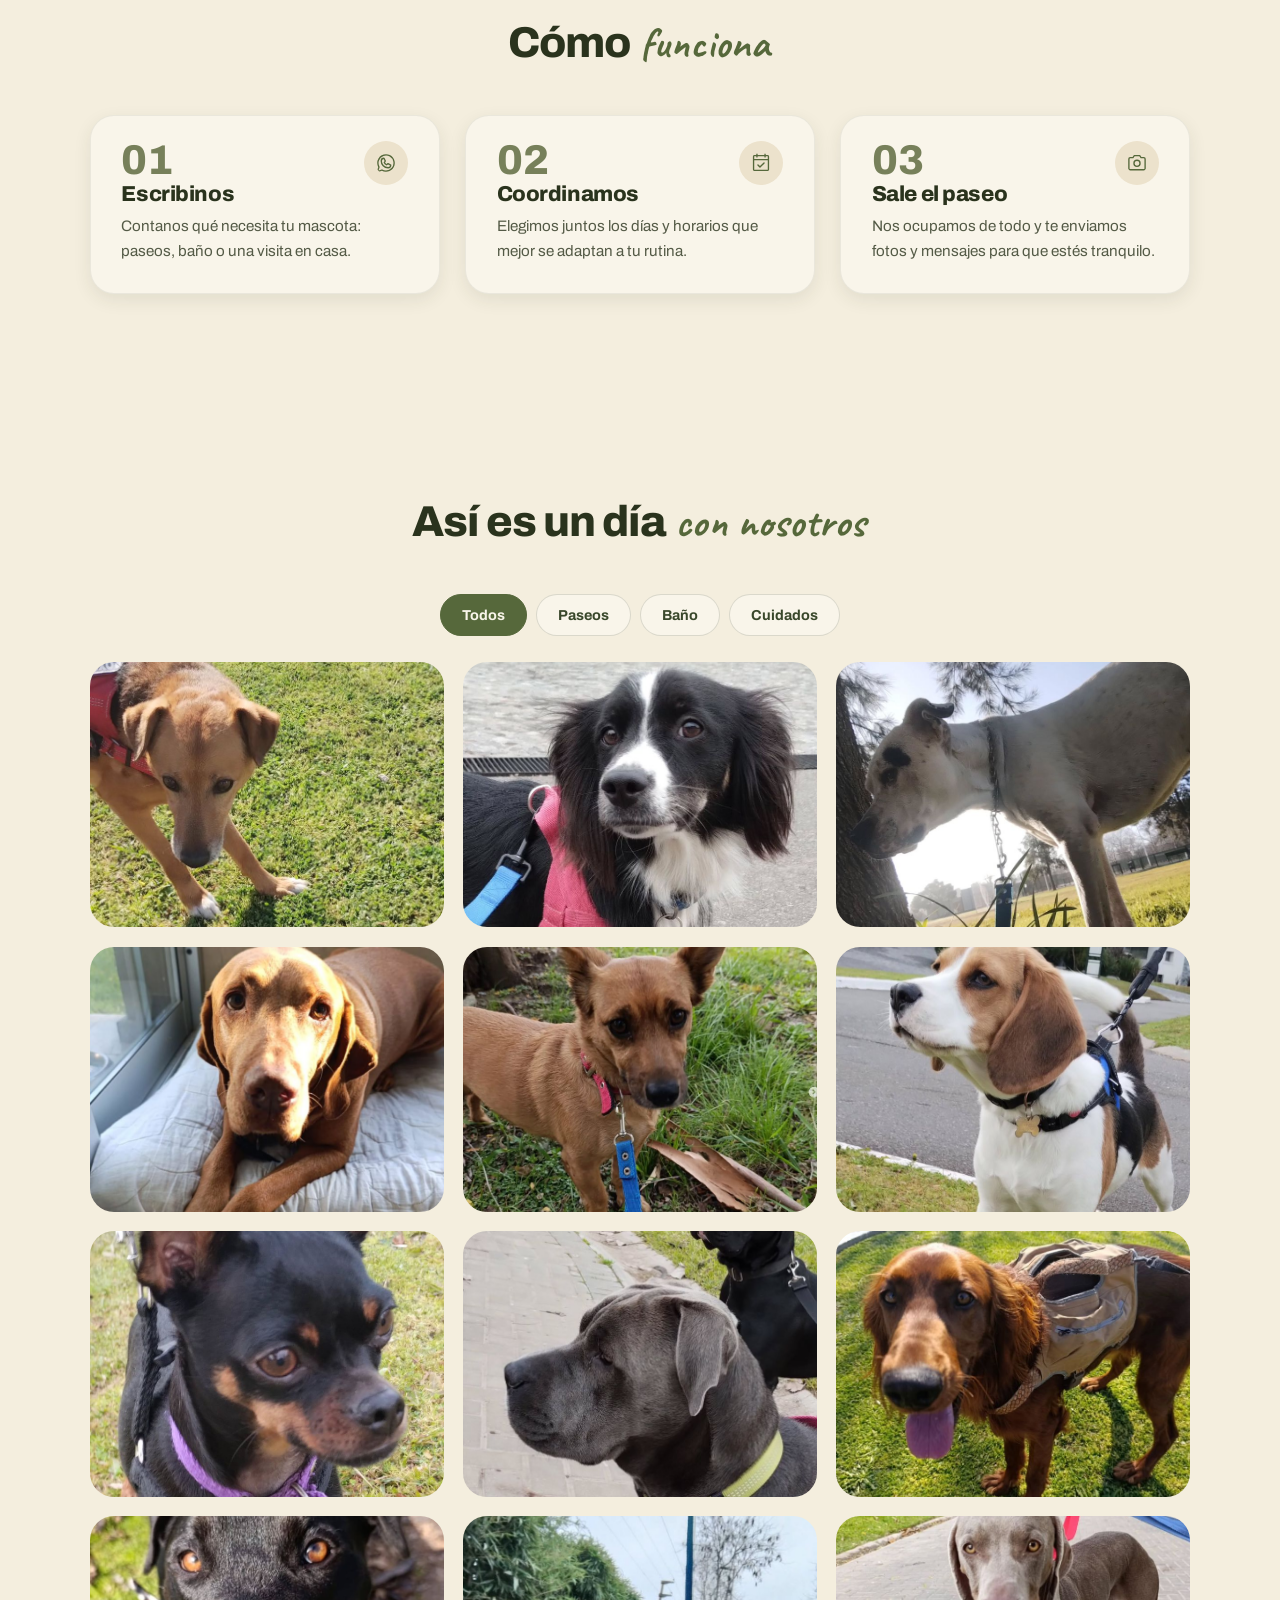
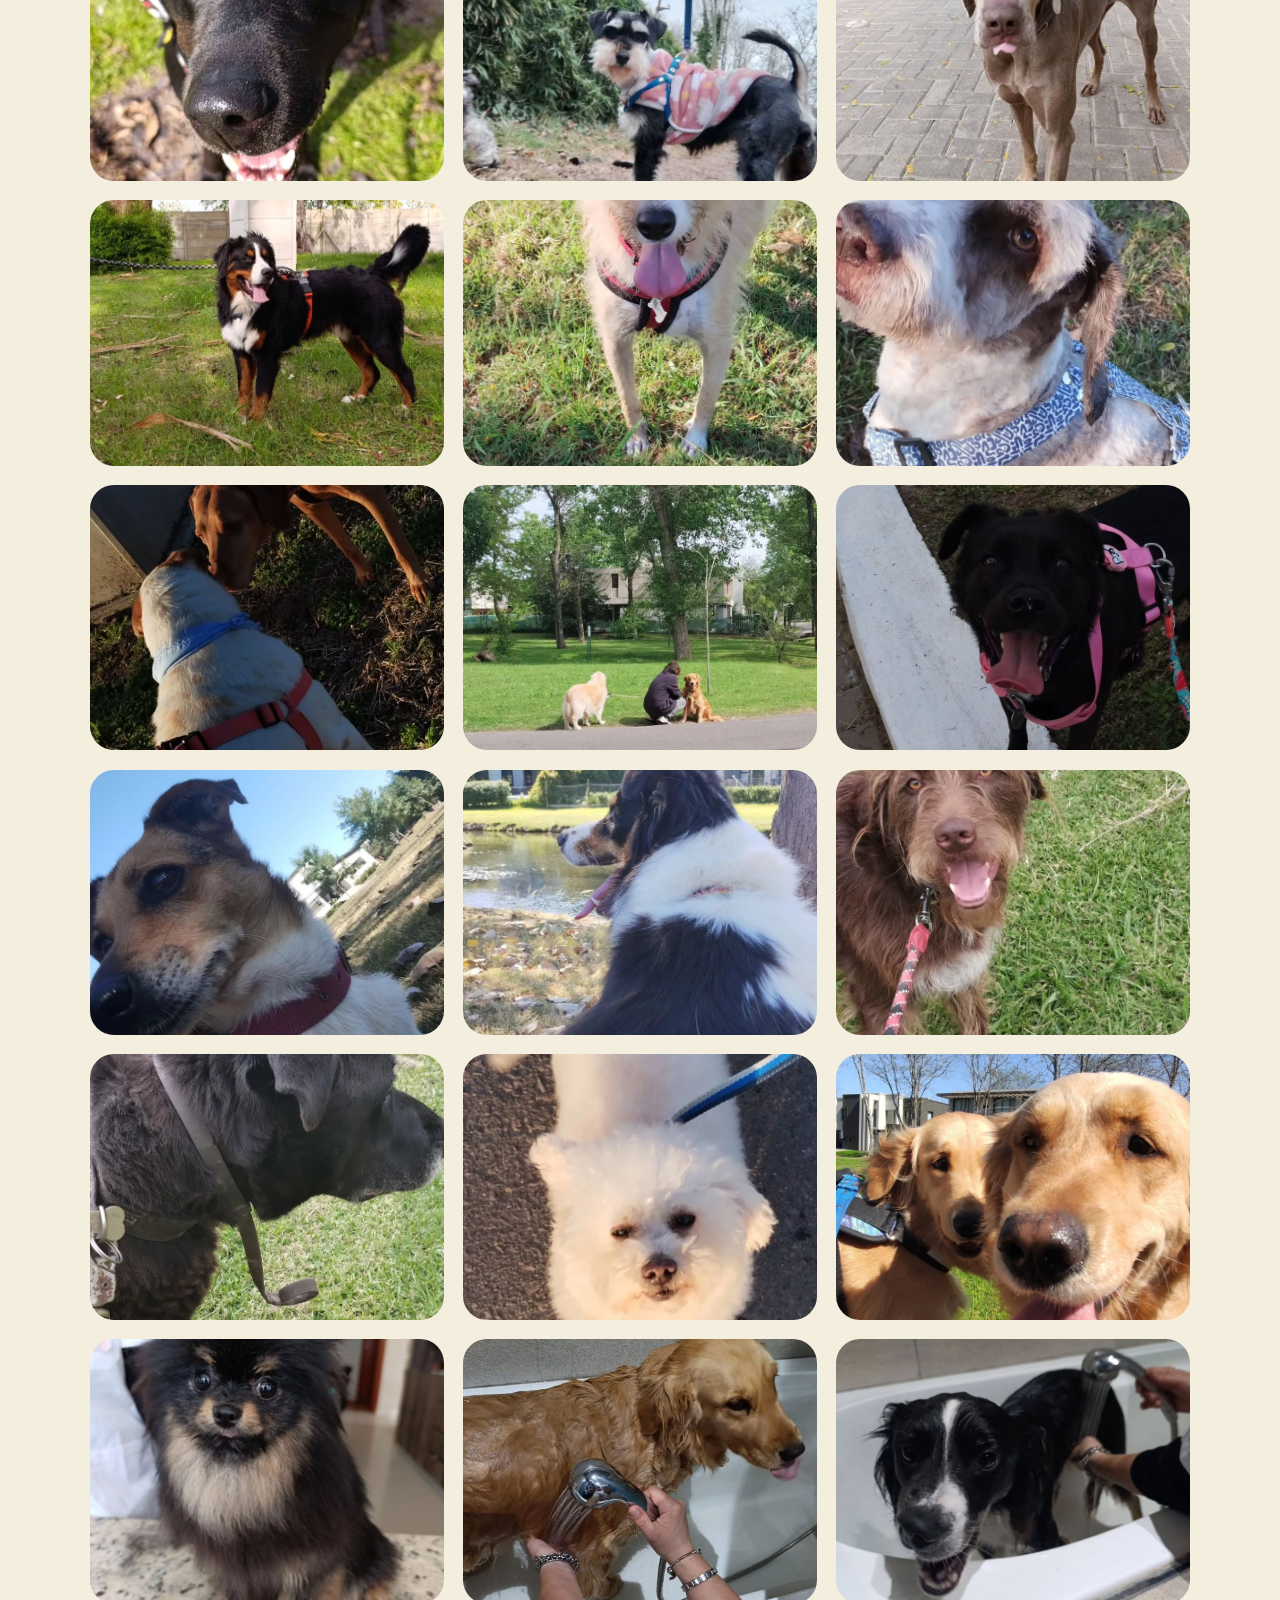
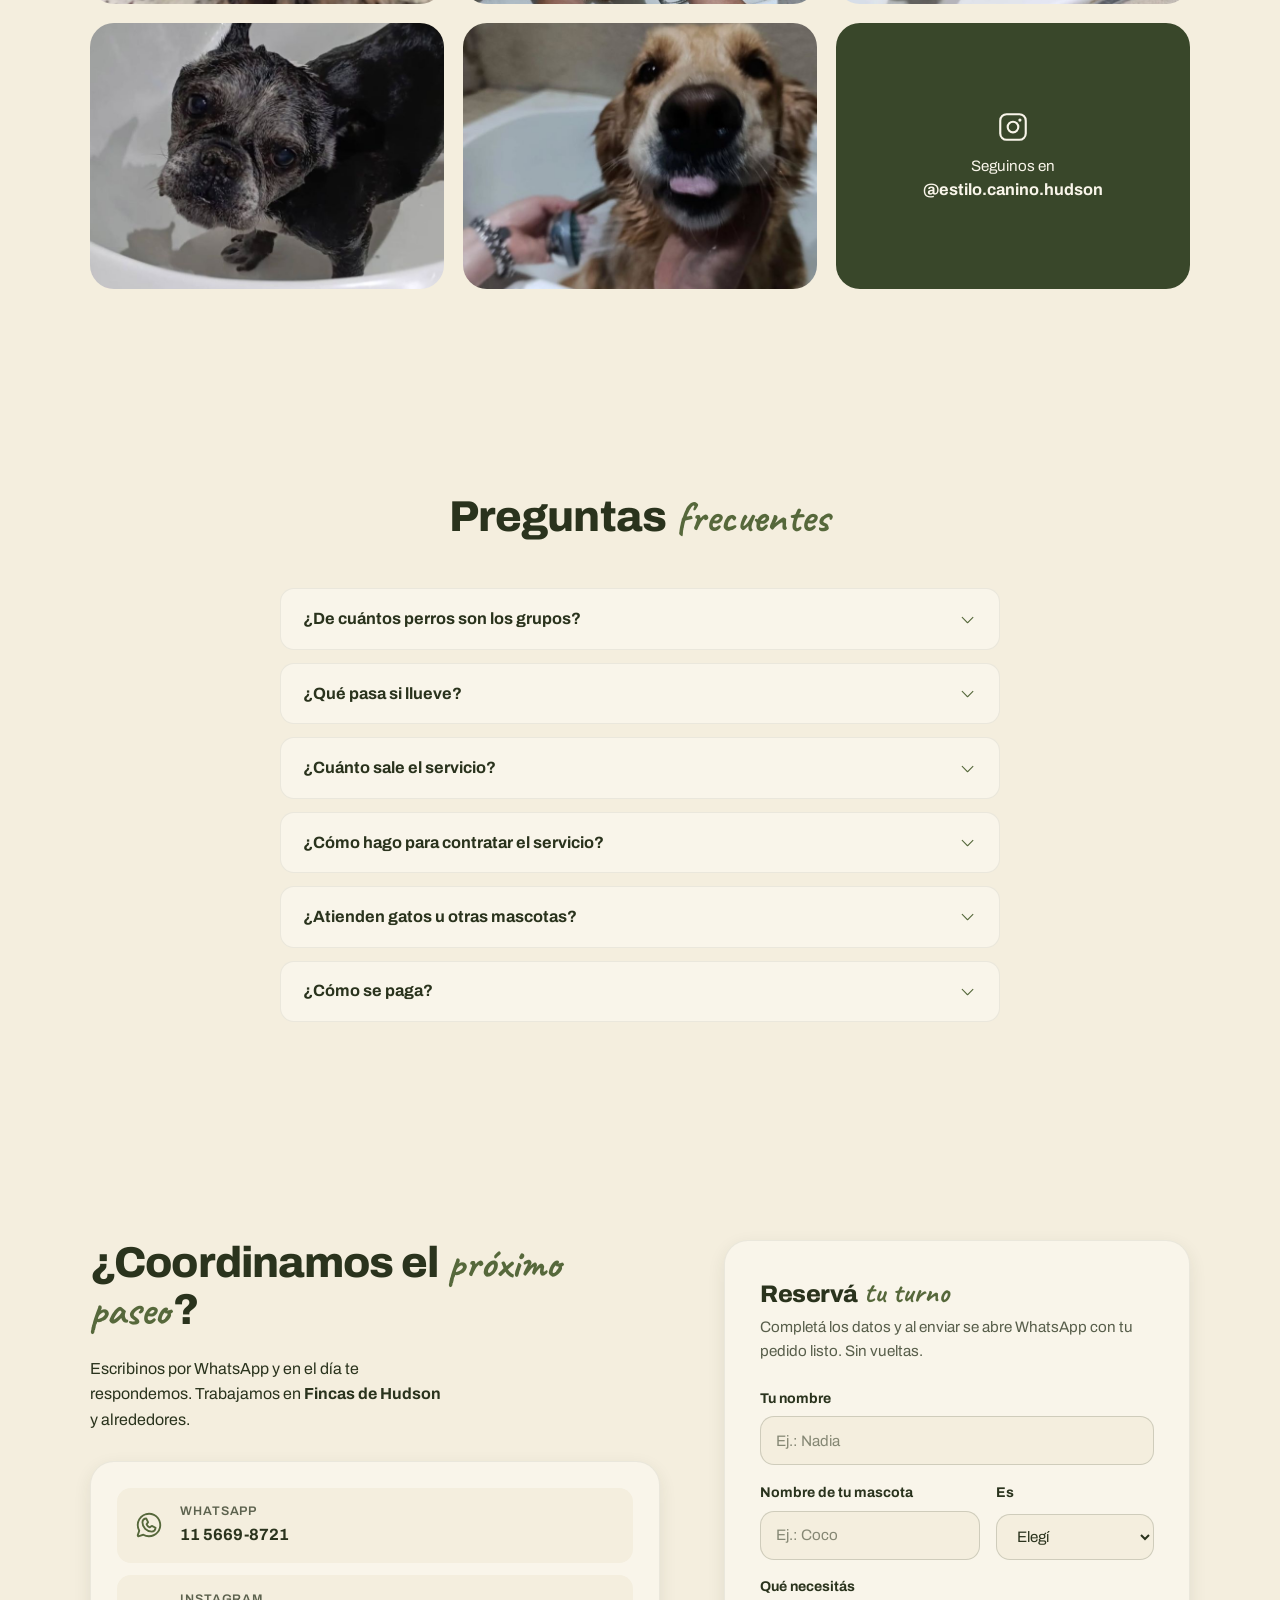
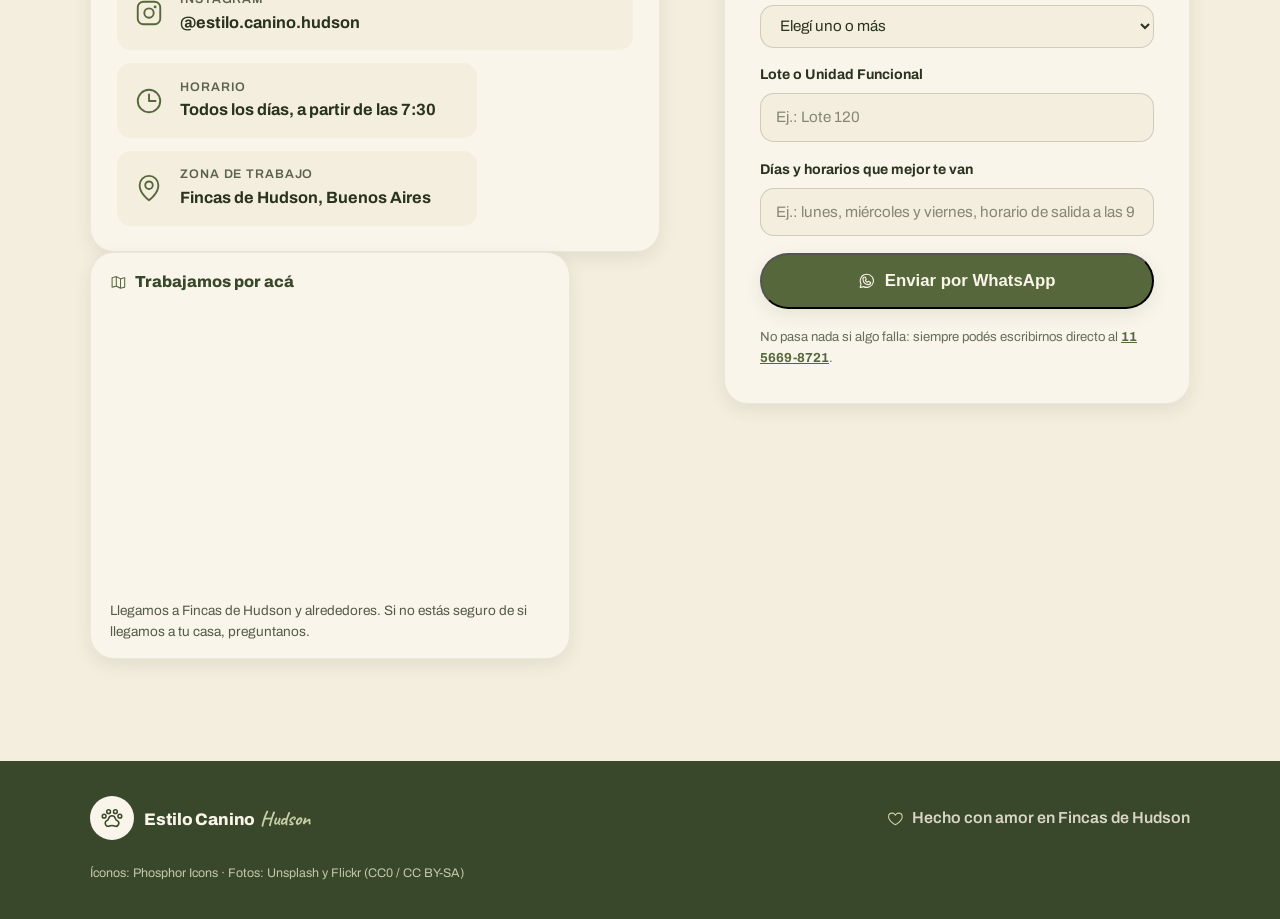
==== commit a320dba8: "Add files via upload" ====
--- a/index.html
+++ b/index.html
@@ -216,9 +216,11 @@
       <button class="filtro" data-filtro="cuidados" type="button">Cuidados</button>
     </div>
 
-      <figure class="g-foto" data-categoria="paseo"><img src="assets/img/paseo-01.jpg" alt="Mestizo con arnés rojo durante el paseo"></figure>
-      <figure class="g-foto" data-categoria="paseo"><img src="assets/img/paseo-02.jpg" alt="Spaniel blanco y negro con arnés rosa"></figure>
-      <figure class="g-foto" data-categoria="paseo"><img src="assets/img/paseo-03.jpg" alt="Dogo blanco olfateando un árbol"></figure>
+    <div class="galeria-grid aparecer">
+
+      <figure class="g-foto" data-categoria="paseo"><img src="assets/img/paseo-01.jpg" alt="Mestizo con arnés rojo durante el paseo" loading="lazy"></figure>
+      <figure class="g-foto" data-categoria="paseo"><img src="assets/img/paseo-02.jpg" alt="Spaniel blanco y negro con arnés rosa" loading="lazy"></figure>
+      <figure class="g-foto" data-categoria="paseo"><img src="assets/img/paseo-03.jpg" alt="Dogo blanco olfateando un árbol" loading="lazy"></figure>
       <figure class="g-foto" data-categoria="cuidados"><img src="assets/img/cuidado-01.jpg" alt="Vizsla dorada descansando tranquila en su colchoneta durante la visita a domicilio" loading="lazy"></figure>
       <figure class="g-foto" data-categoria="paseo"><img src="assets/img/paseo-05.jpg" alt="Cliente de Estilo Canino durante su paseo" loading="lazy"></figure>
       <figure class="g-foto" data-categoria="paseo"><img src="assets/img/paseo-06.jpg" alt="Beagle paseando por la vereda" loading="lazy"></figure>
@@ -290,7 +292,7 @@
   <section class="seccion contacto" id="contacto">
     <div class="contacto-copy">
       <h2 class="titulo titulo-izq">¿Coordinamos el <em class="script">próximo paseo</em>?</h2>
-      <p>Escribinos por WhatsApp y en el día te respondemos. Trabajamos en <strong>Fincas de Hudson</strong>.</p>
+      <p>Escribinos por WhatsApp y en el día te respondemos. Trabajamos en <strong>Fincas de Hudson</strong> y alrededores.</p>
 
       <div class="contacto-tarjeta">
         <a class="dato" href="https://wa.me/5491156698721" target="_blank" rel="noopener">
@@ -319,7 +321,7 @@
           loading="lazy"
           referrerpolicy="no-referrer-when-downgrade"
           allowfullscreen></iframe>
-        <figcaption>Llegamos a Fincas de Hudson. Si no estás seguro de si llegamos a tu casa, preguntanos.</figcaption>
+        <figcaption>Llegamos a Fincas de Hudson y alrededores. Si no estás seguro de si llegamos a tu casa, preguntanos.</figcaption>
       </figure>
     </div>
 
@@ -391,7 +393,7 @@
       <svg class="ic sm"><use href="#i-heart"/></svg>
       Hecho con amor en Fincas de Hudson
     </p>
-    <p class="pie-creditos">
+    <p class="pie-creditos">Íconos: Phosphor Icons · Fotos: Unsplash y Flickr (CC0 / CC BY-SA)</p>
   </div>
 </footer>
 
--- a/css/styles.css
+++ b/css/styles.css
@@ -349,34 +349,16 @@
 }
 
 .galeria-grid {
-  display: grid; 
-  grid-template-columns: repeat(3, 1fr);
+  display: grid; grid-template-columns: repeat(3, 1fr);
   gap: 1.2rem;
 }
-
-.g-foto { 
-  overflow: hidden; 
-  border-radius: var(--radius); 
-  aspect-ratio: 4 / 3; 
-  background-color: var(--crema-2); 
-  position: relative;
-  width: 100%;
-}
-
+.g-foto { overflow: hidden; border-radius: var(--radius); }
 .g-foto img {
-  width: 100%; 
-  height: 100%; 
-  object-fit: cover;
-  display: block;
-}
-
-.g-foto:hover img { 
-  transform: scale(1.05); 
-}
-
-.g-foto.oculta { 
-  display: none !important; 
-}
+  width: 100%; aspect-ratio: 4 / 3; object-fit: cover;
+  transition: scale .5s cubic-bezier(.16, 1, .3, 1);
+}
+.g-foto:hover img { scale: 1.05; }
+.g-foto.oculta { display: none; }
 
 .serv-dato {
   display: flex; align-items: center; gap: .55rem;
@@ -571,14 +553,10 @@
 
 @media (prefers-reduced-motion: no-preference) {
   html.js .aparecer {
-    opacity: 0; 
-    transform: translateY(20px);
-    transition: opacity .6s cubic-bezier(.16, 1, .3, 1), transform .6s cubic-bezier(.16, 1, .3, 1);
+    opacity: 0; translate: 0 26px;
+    transition: opacity .7s cubic-bezier(.16, 1, .3, 1), translate .7s cubic-bezier(.16, 1, .3, 1);
   }
-  html.js .aparecer.en-vista { 
-    opacity: 1; 
-    transform: translateY(0); 
-  }
+  html.js .aparecer.en-vista { opacity: 1; translate: 0 0; }
 
   /* FAQ: la tarjeta entera se abre animada, no solo el texto */
   .faq-item::details-content {
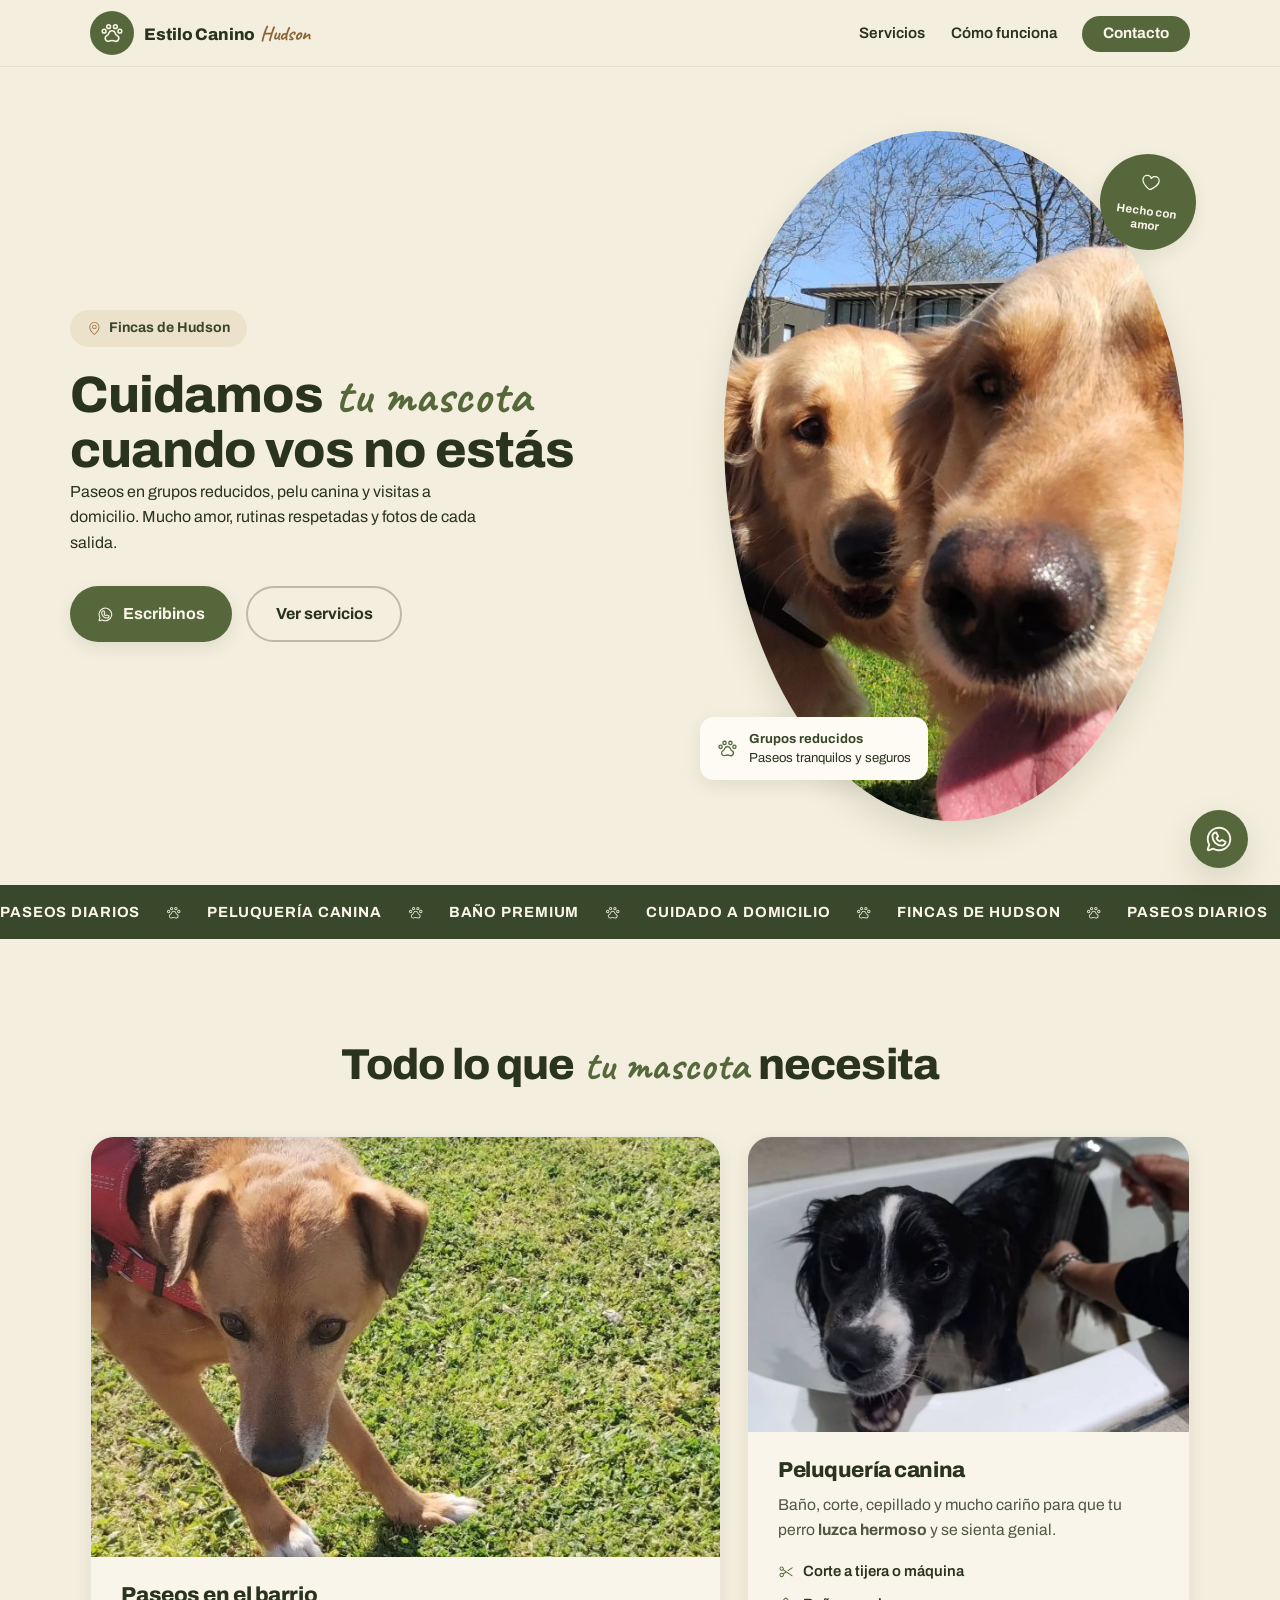
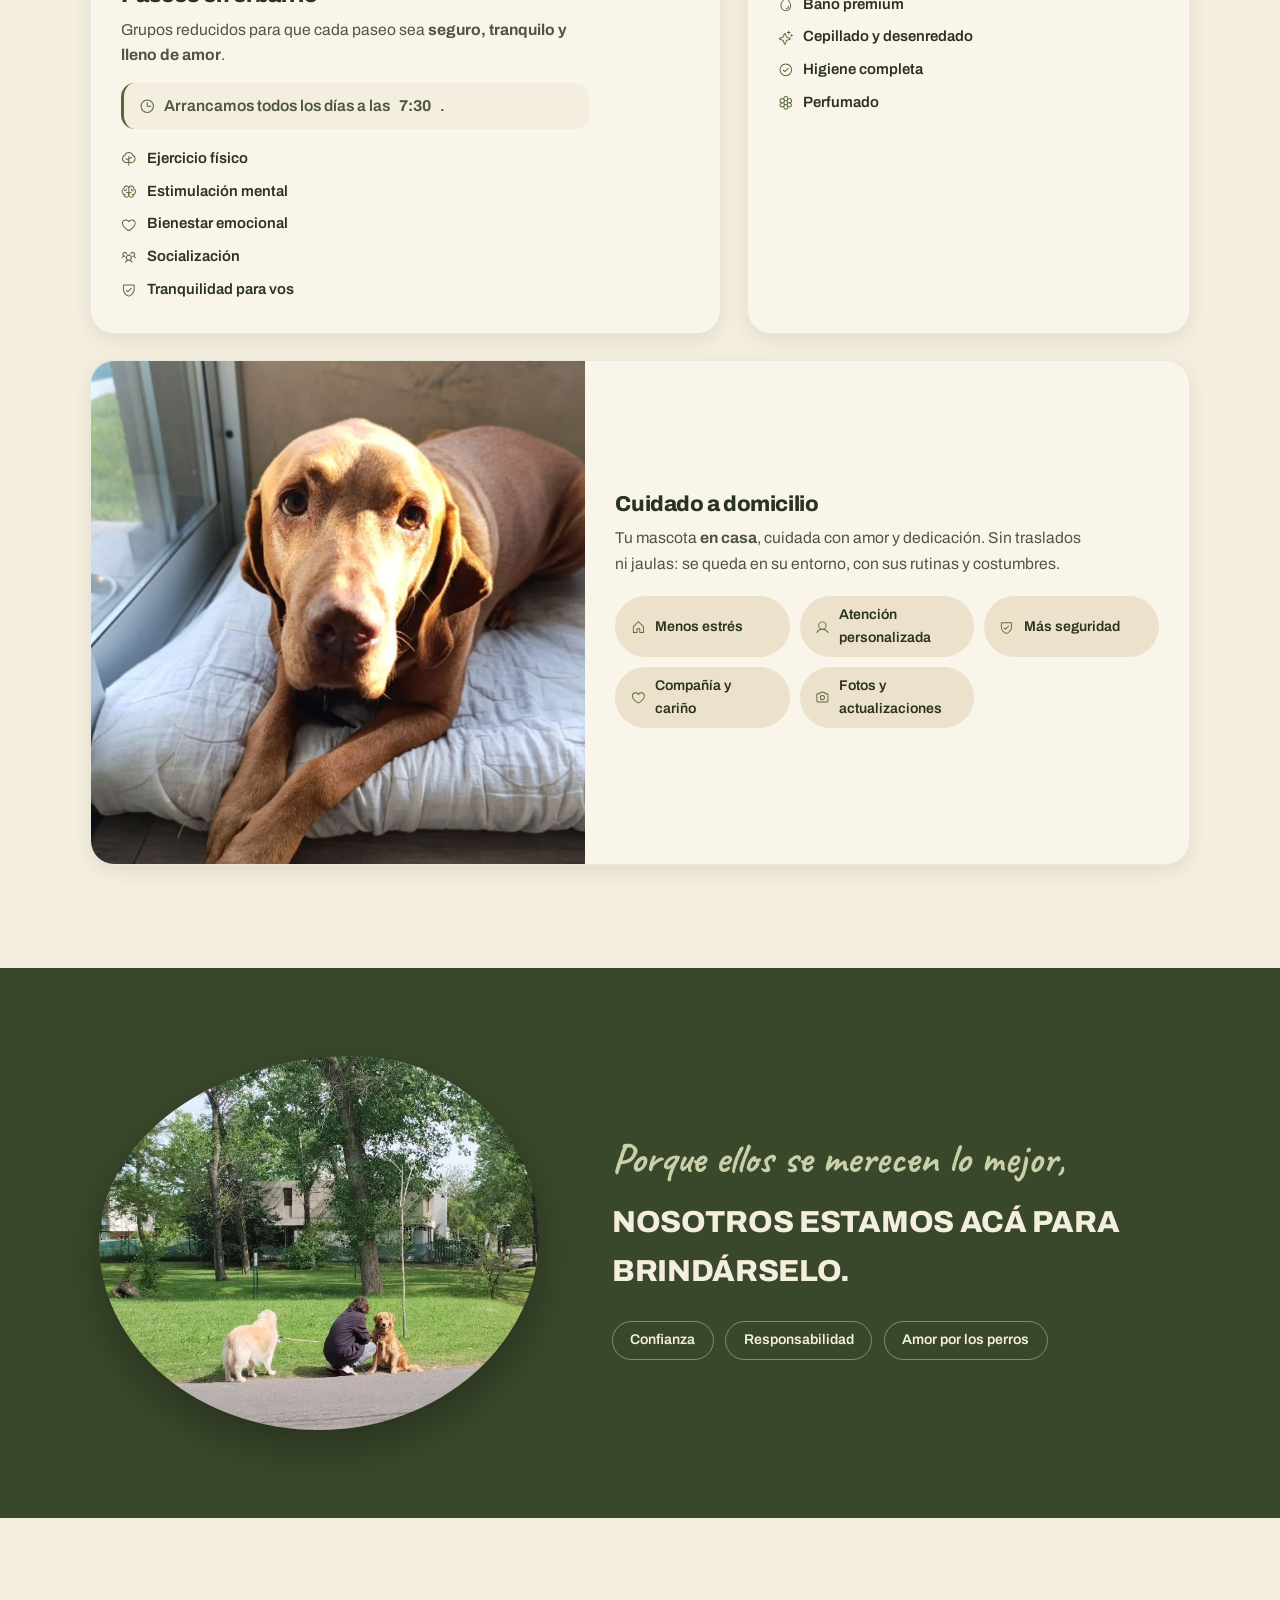
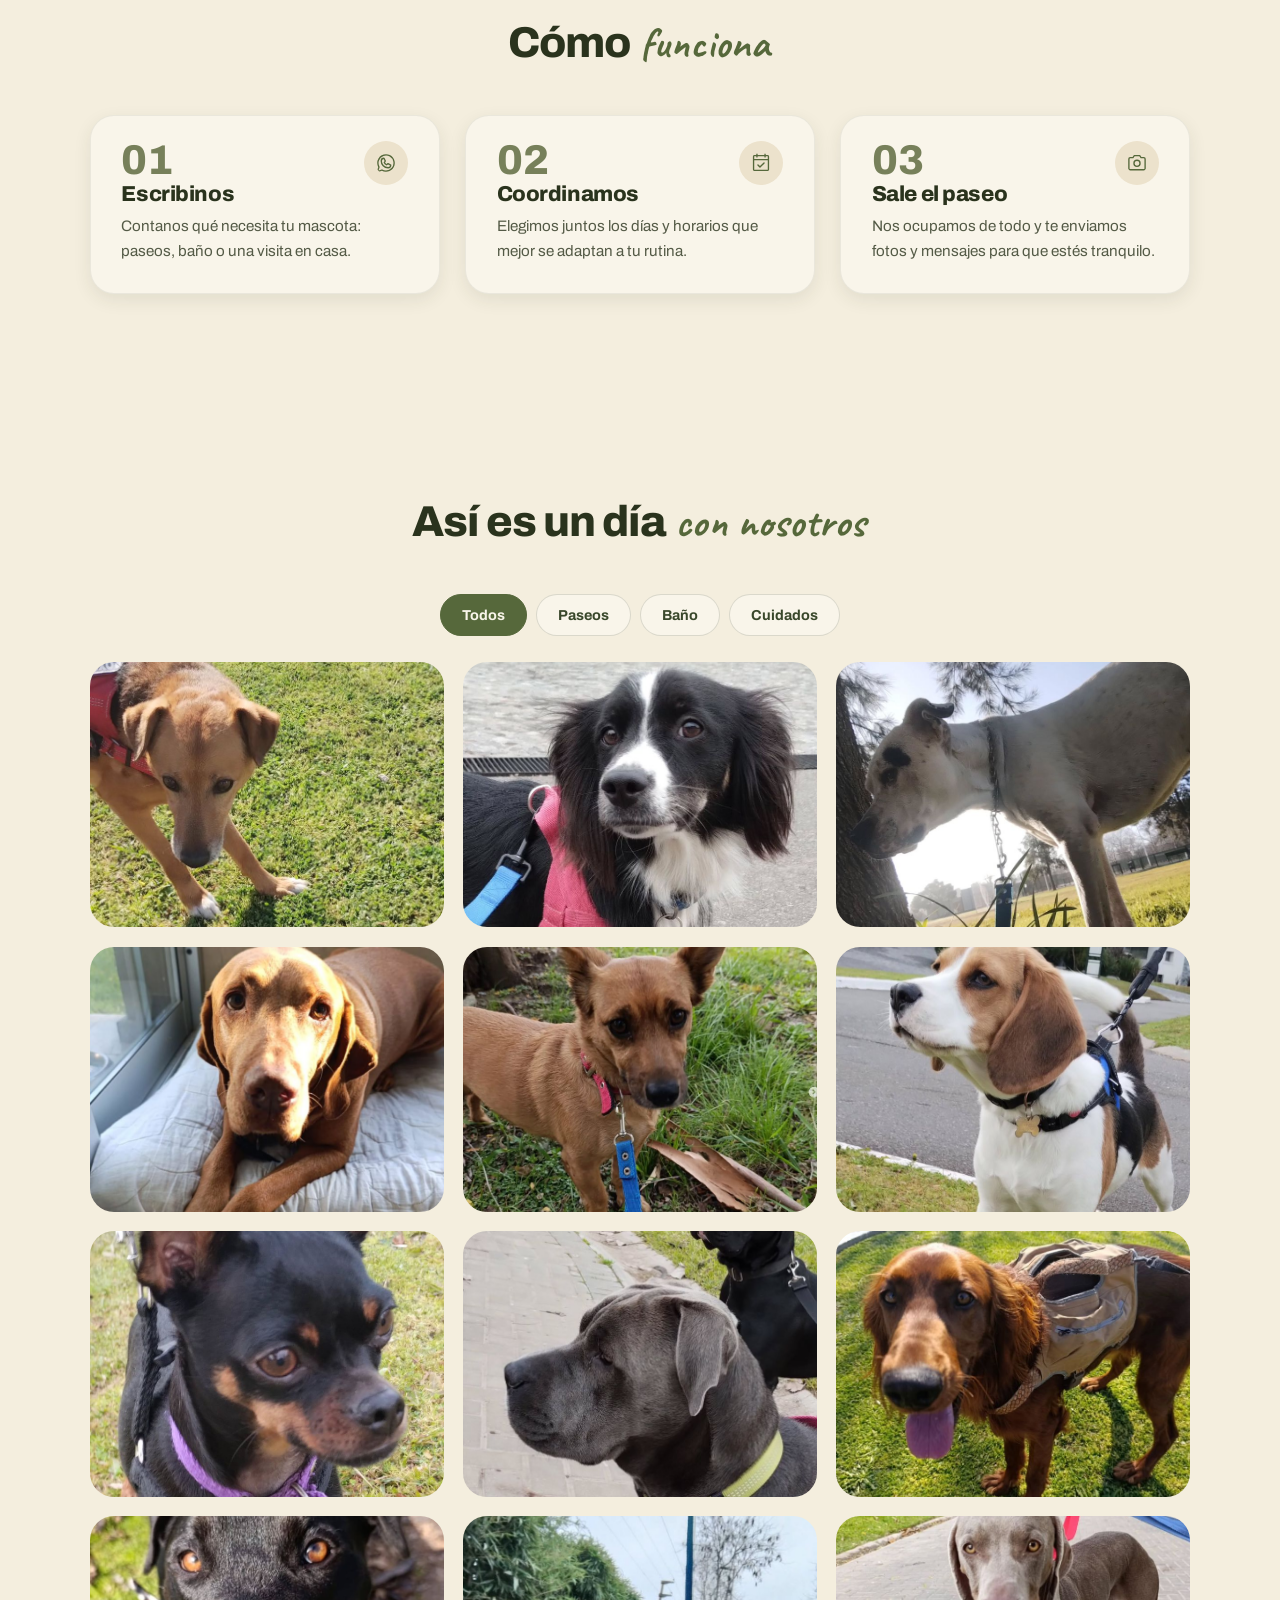
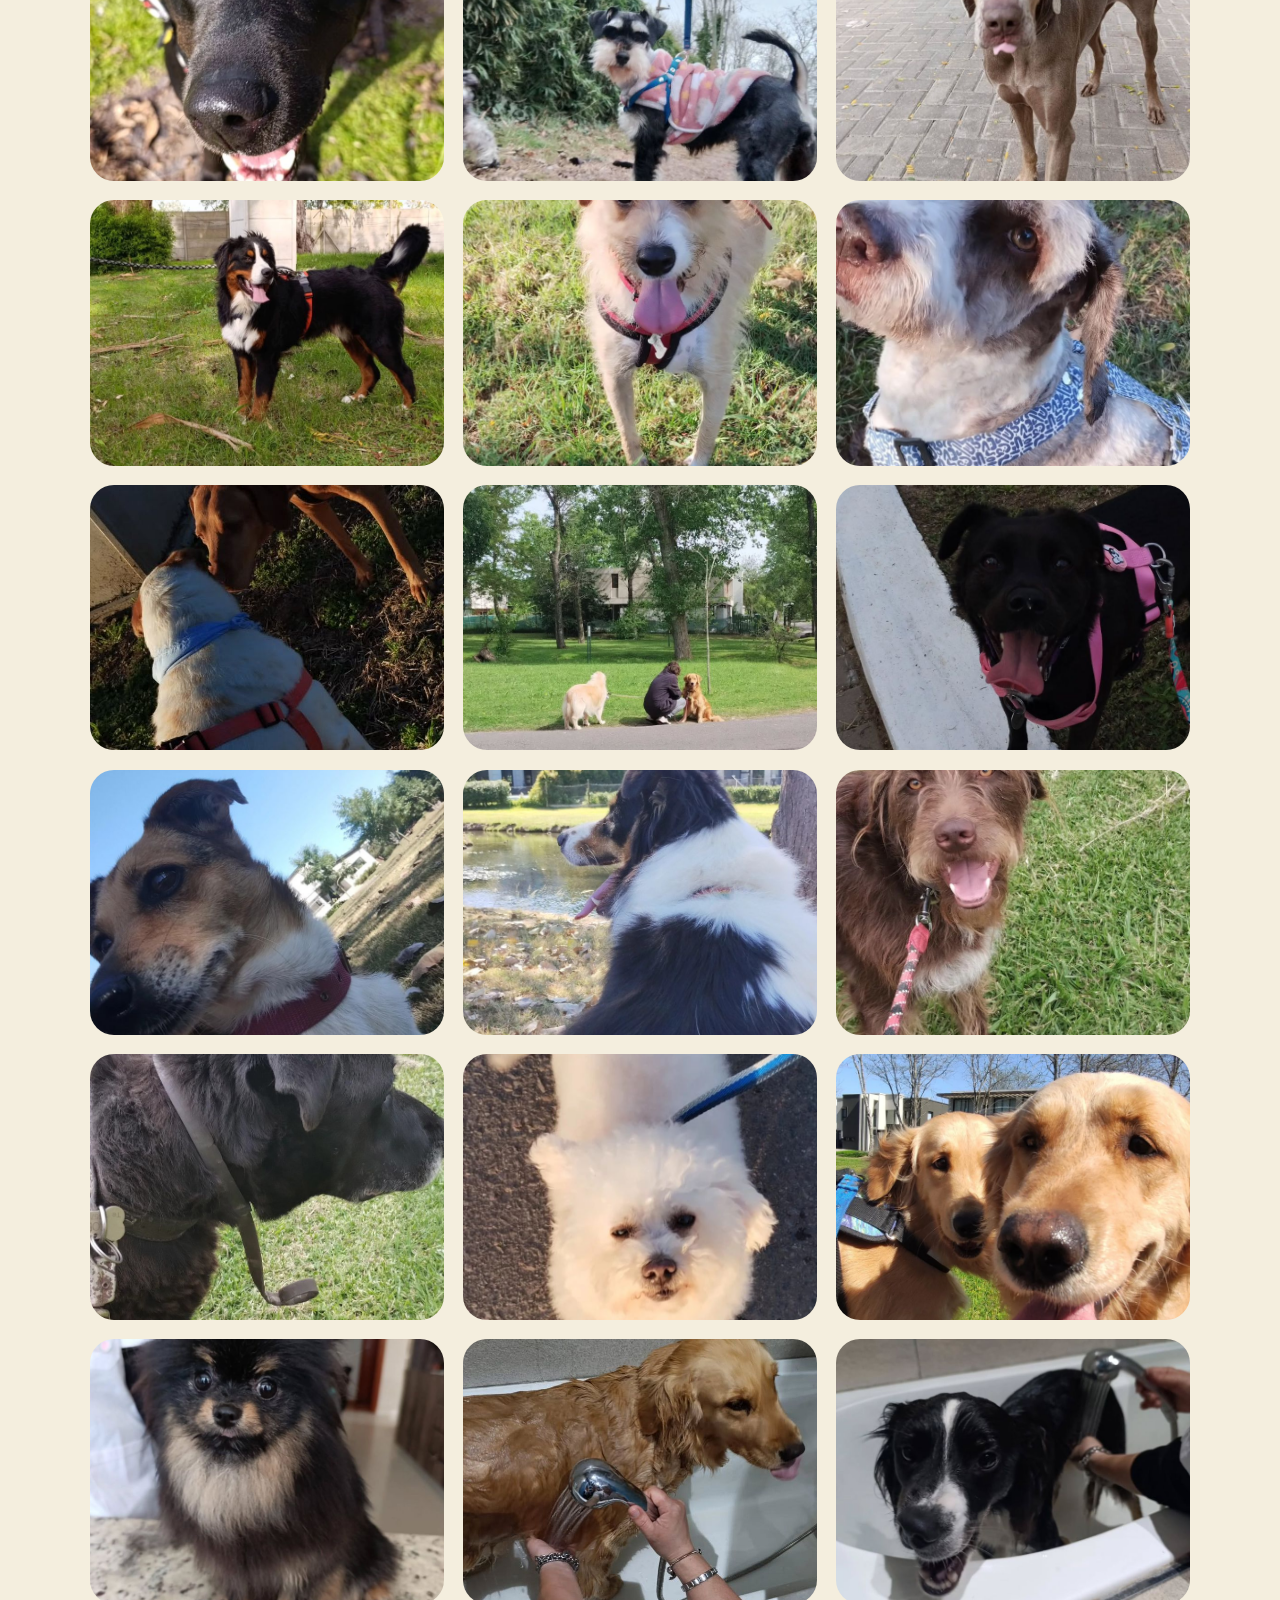
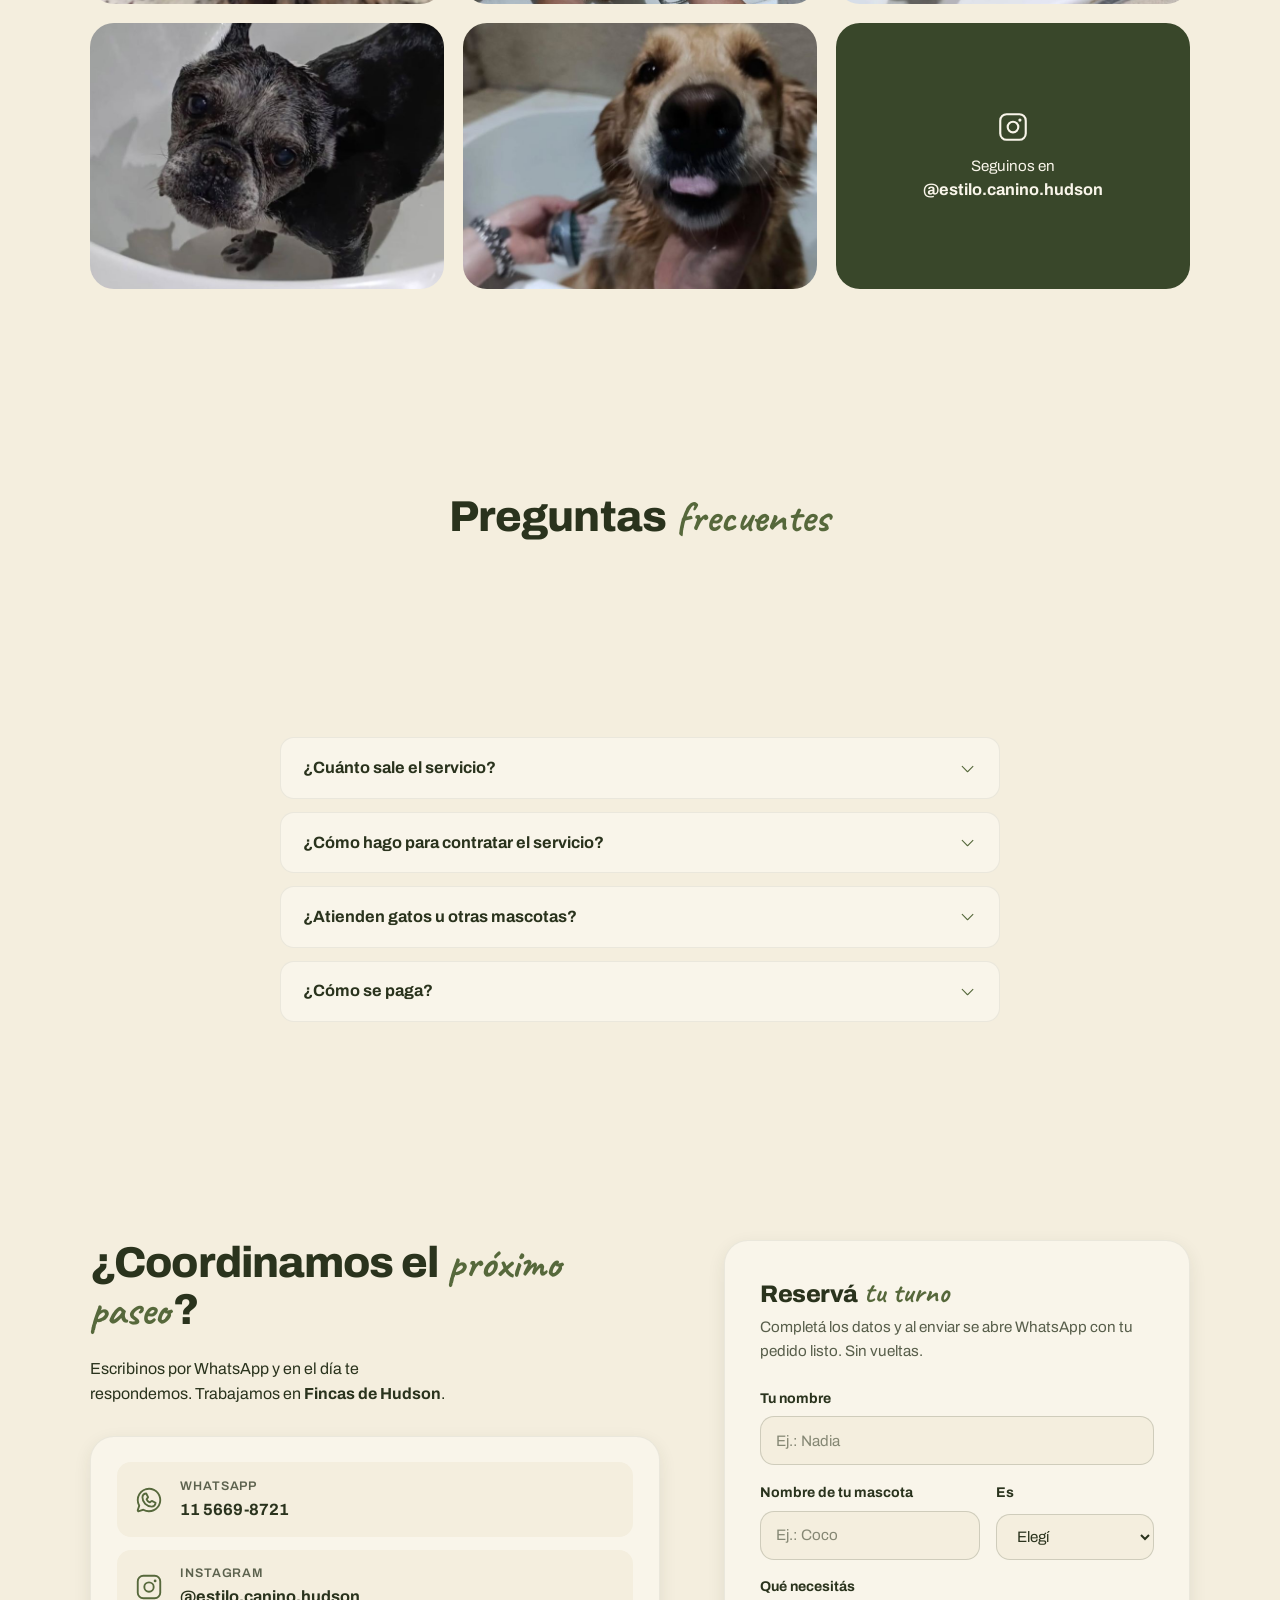
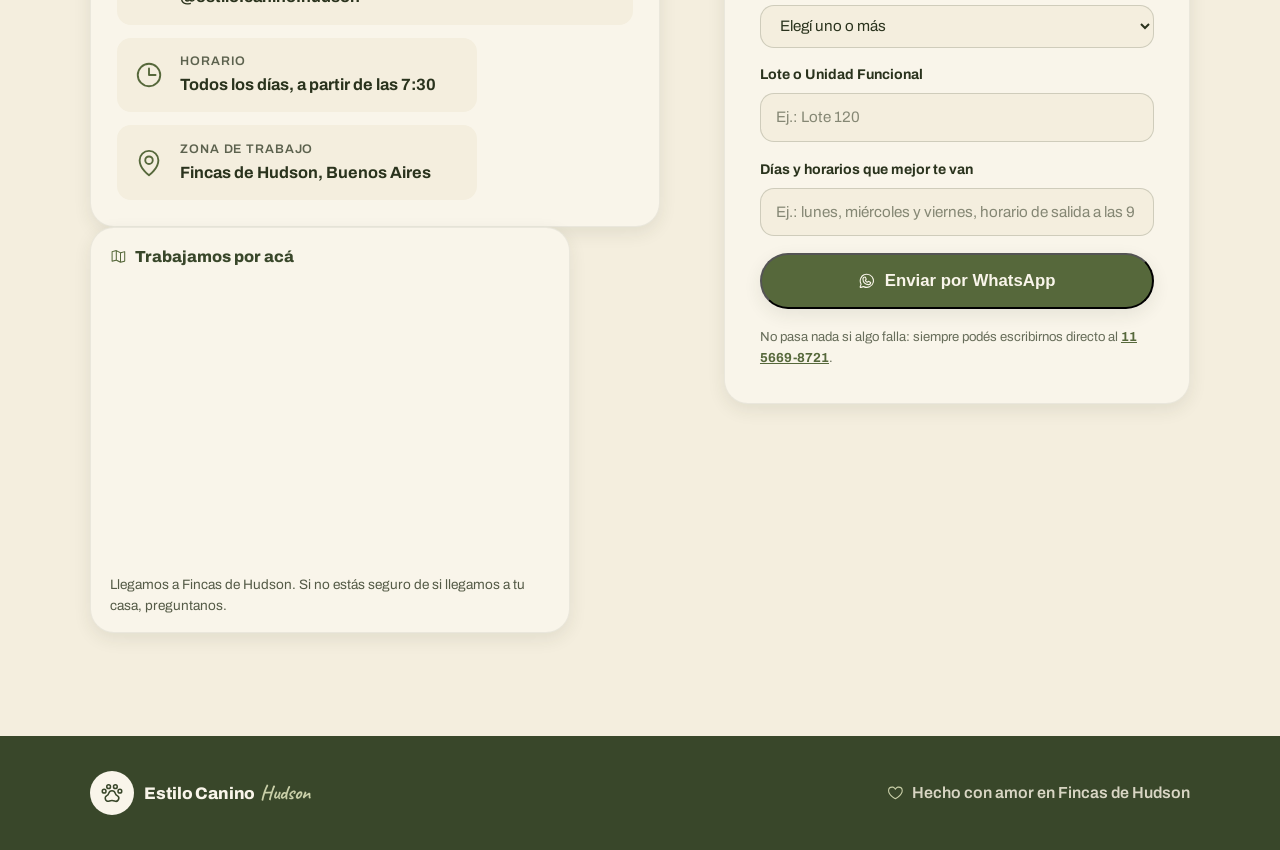
==== commit baaa391b: "Add files via upload" ====
--- a/index.html
+++ b/index.html
@@ -231,7 +231,7 @@
       <figure class="g-foto" data-categoria="paseo"><img src="assets/img/paseo-11.jpg" alt="Schnauzer con su chambita de paseo" loading="lazy"></figure>
       <figure class="g-foto" data-categoria="paseo"><img src="assets/img/paseo-12.jpg" alt="Perro gris caminando con correa" loading="lazy"></figure>
       <figure class="g-foto" data-categoria="paseo"><img src="assets/img/paseo-13.jpg" alt="Bernés de montaña sonriendo en el pasto" loading="lazy"></figure>
-      <figure class="g-foto" data-categoria="paseo"><img src="assets/img/paseo-14.jpg" alt="Cliente de Estilo Canino durante su paseo" loading="lazy"></figure>
+      <figure class="g-foto" data-categoria="paseo"><img src="assets/img/paseo-14.jpg" alt="Cliente de Estilo Canino durante su paseo" loading="lazy" style="object-position: 50% 12%"></figure>
       <figure class="g-foto" data-categoria="paseo"><img src="assets/img/paseo-15.jpg" alt="Caniche marrón con bandana azul" loading="lazy"></figure>
       <figure class="g-foto" data-categoria="paseo"><img src="assets/img/paseo-16.jpg" alt="Dos perros olfateándose al atardecer" loading="lazy"></figure>
       <figure class="g-foto" data-categoria="paseo"><img src="assets/img/paseo-17.jpg" alt="Paseo con dos golden retriever en el parque" loading="lazy"></figure>
@@ -292,7 +292,7 @@
   <section class="seccion contacto" id="contacto">
     <div class="contacto-copy">
       <h2 class="titulo titulo-izq">¿Coordinamos el <em class="script">próximo paseo</em>?</h2>
-      <p>Escribinos por WhatsApp y en el día te respondemos. Trabajamos en <strong>Fincas de Hudson</strong> y alrededores.</p>
+      <p>Escribinos por WhatsApp y en el día te respondemos. Trabajamos en <strong>Fincas de Hudson</strong>.</p>
 
       <div class="contacto-tarjeta">
         <a class="dato" href="https://wa.me/5491156698721" target="_blank" rel="noopener">
@@ -321,7 +321,7 @@
           loading="lazy"
           referrerpolicy="no-referrer-when-downgrade"
           allowfullscreen></iframe>
-        <figcaption>Llegamos a Fincas de Hudson y alrededores. Si no estás seguro de si llegamos a tu casa, preguntanos.</figcaption>
+        <figcaption>Llegamos a Fincas de Hudson. Si no estás seguro de si llegamos a tu casa, preguntanos.</figcaption>
       </figure>
     </div>
 
@@ -393,7 +393,6 @@
       <svg class="ic sm"><use href="#i-heart"/></svg>
       Hecho con amor en Fincas de Hudson
     </p>
-    <p class="pie-creditos">Íconos: Phosphor Icons · Fotos: Unsplash y Flickr (CC0 / CC BY-SA)</p>
   </div>
 </footer>
 
--- a/css/styles.css
+++ b/css/styles.css
@@ -547,7 +547,6 @@
 .marca-pie .marca-txt em { color: #C9CFA8; }
 .pie-amor { display: inline-flex; align-items: center; gap: .5rem; font-weight: 600; }
 .pie-amor .ic { color: #C9CFA8; }
-.pie-creditos { font-size: .78rem; grid-column: 1 / -1; width: 100%; color: #C3C9AB; }
 
 /* ---------- Aparecer al hacer scroll ---------- */
 
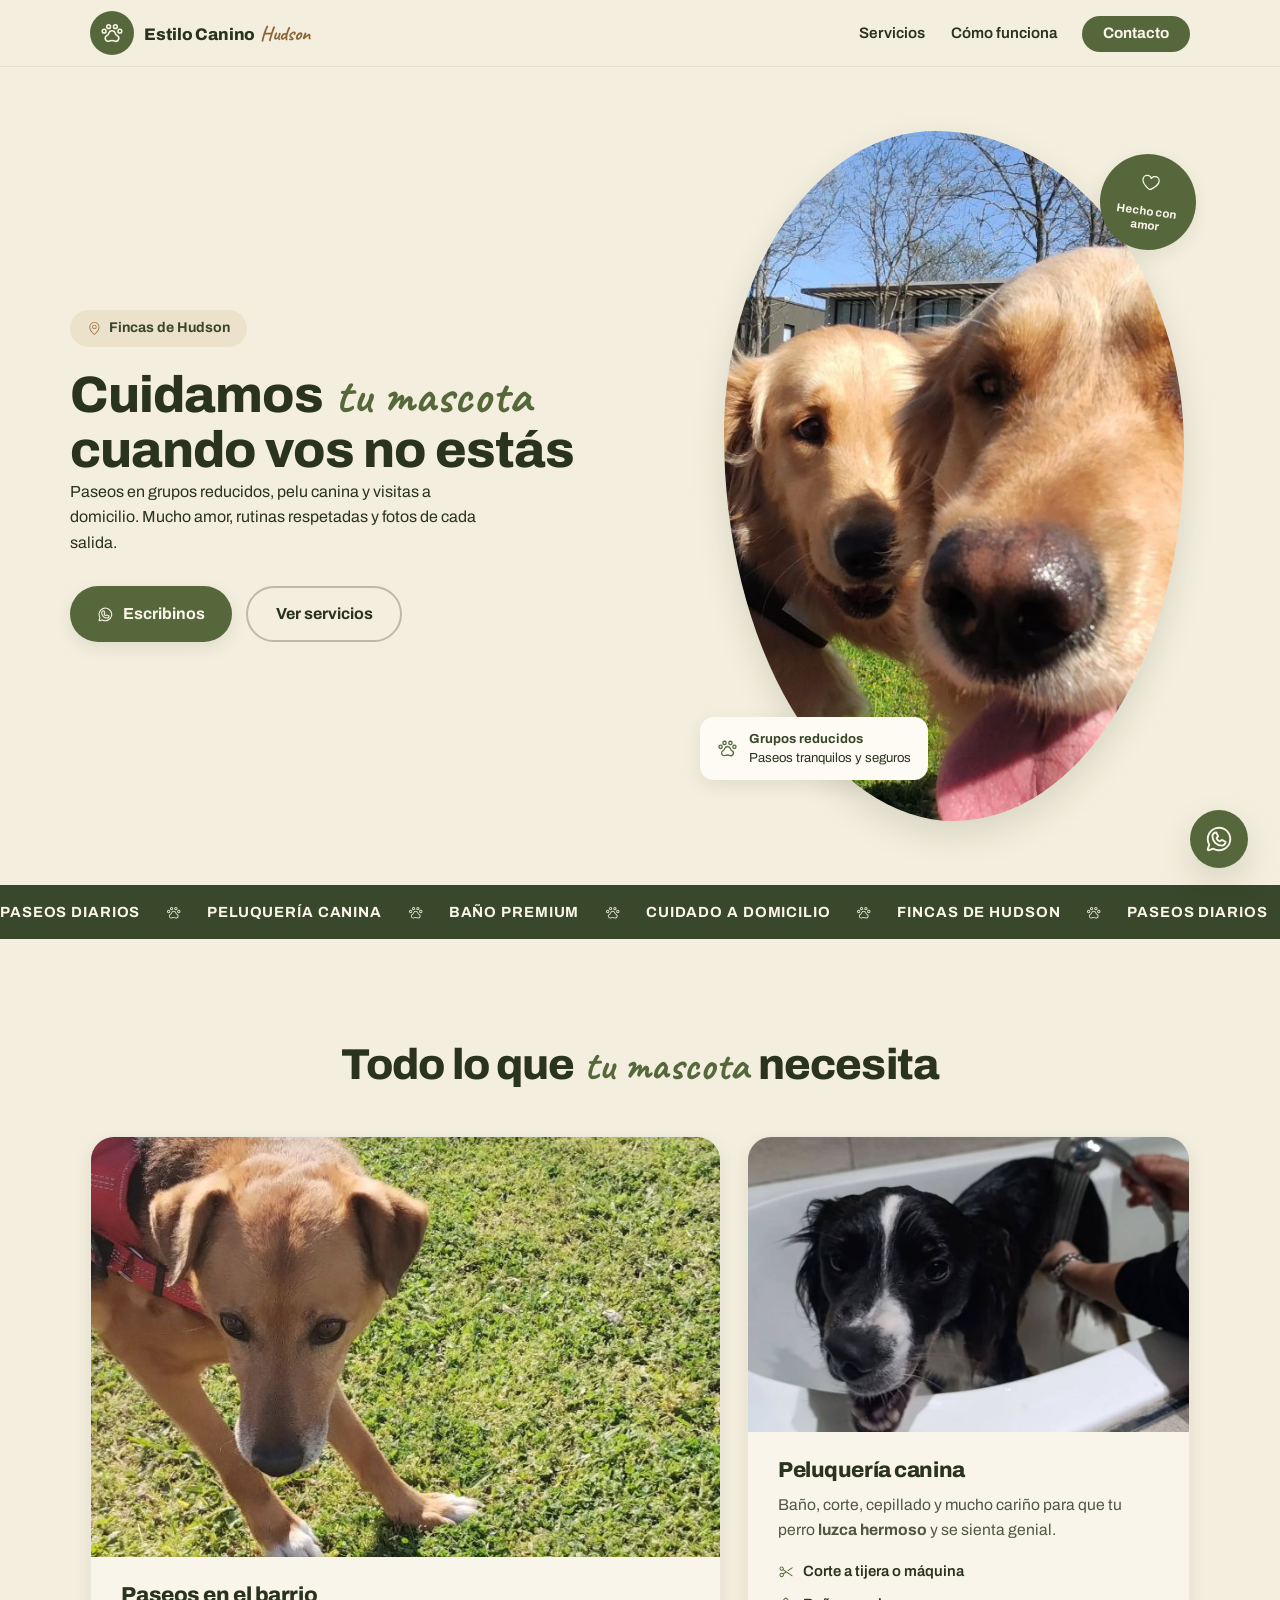
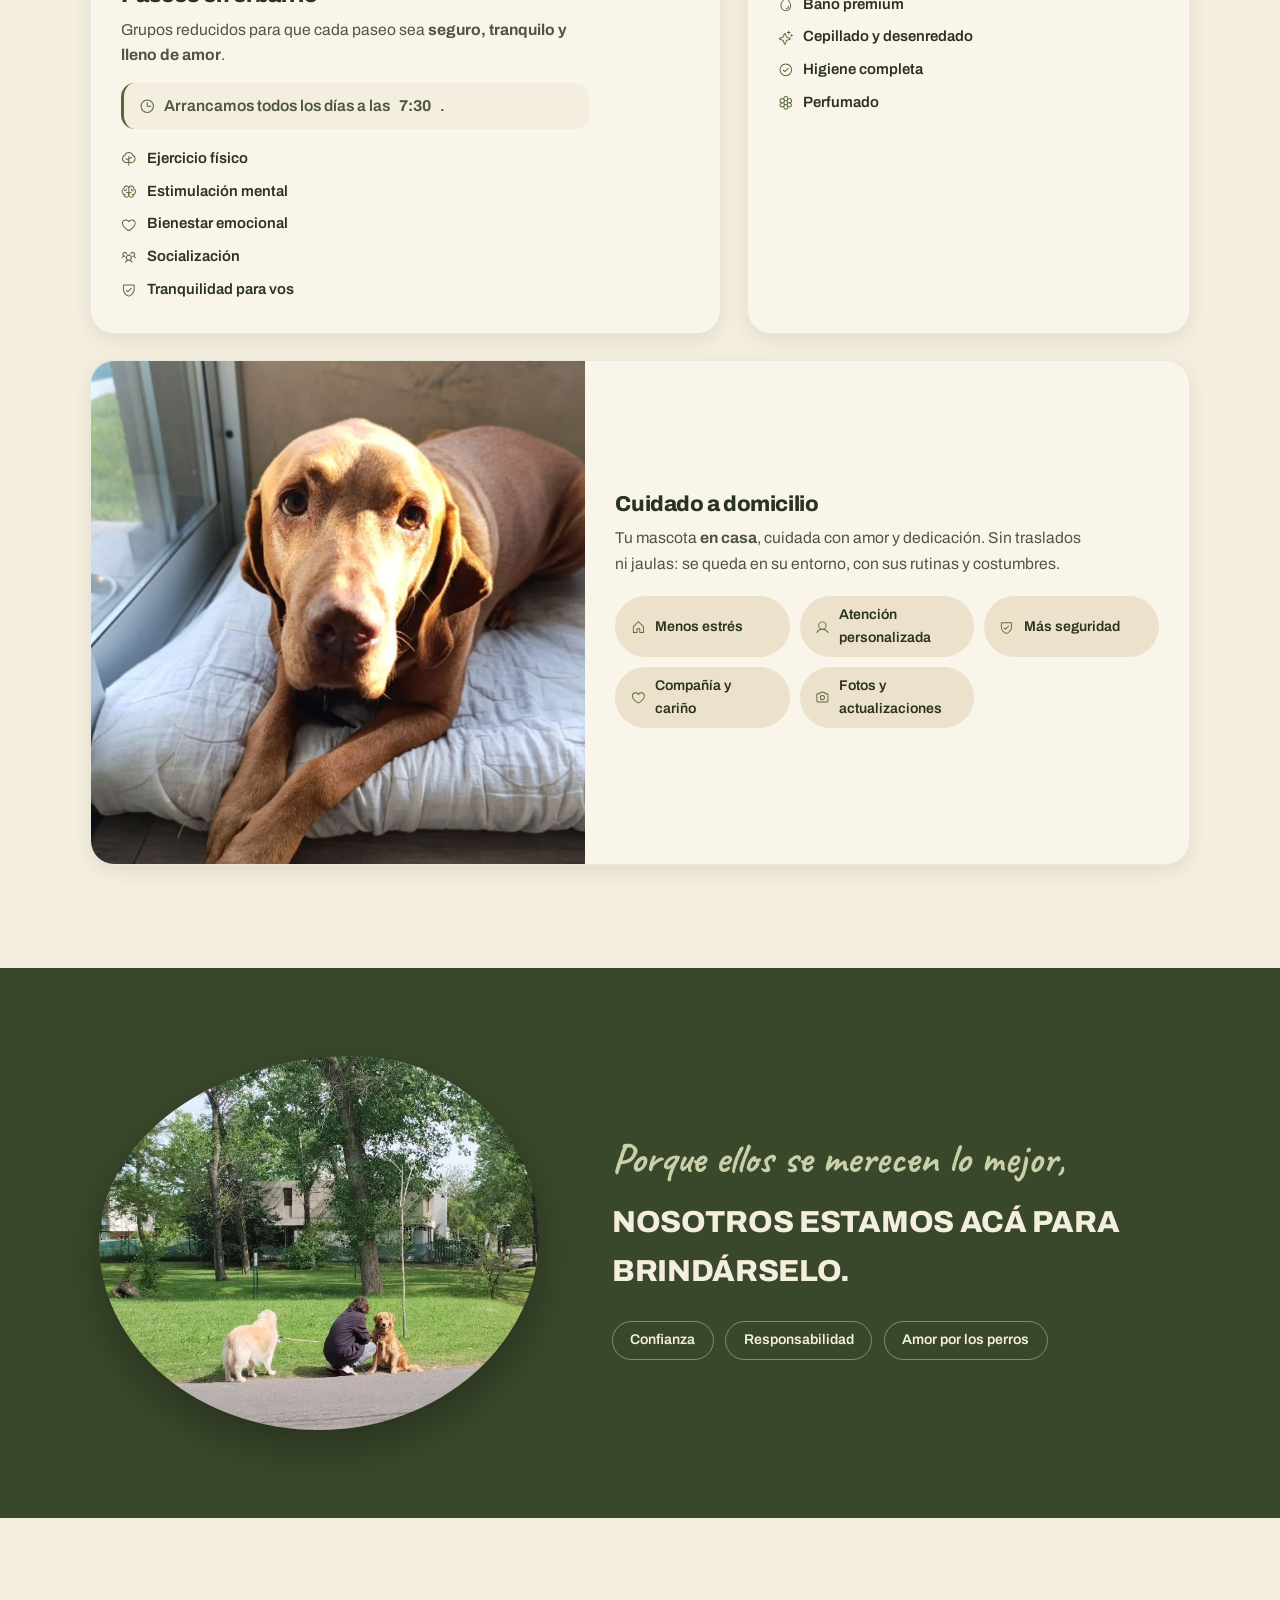
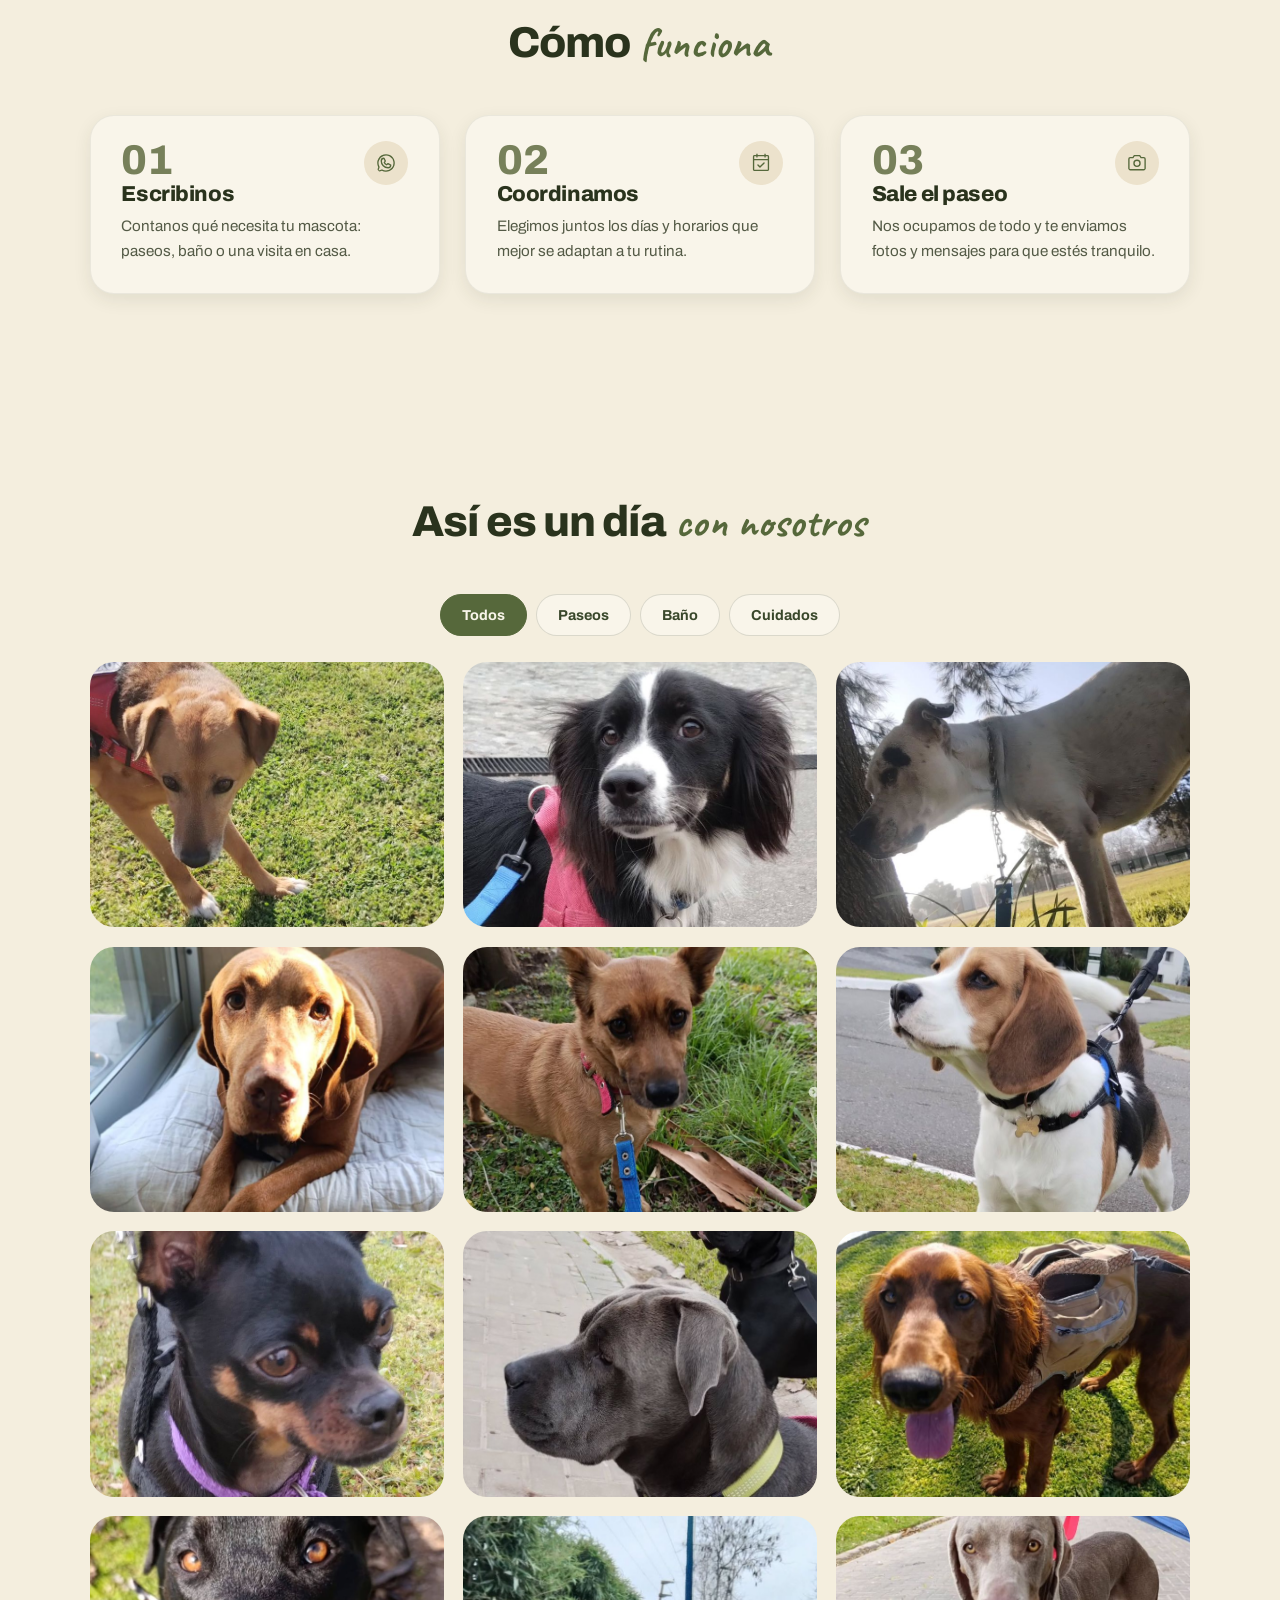
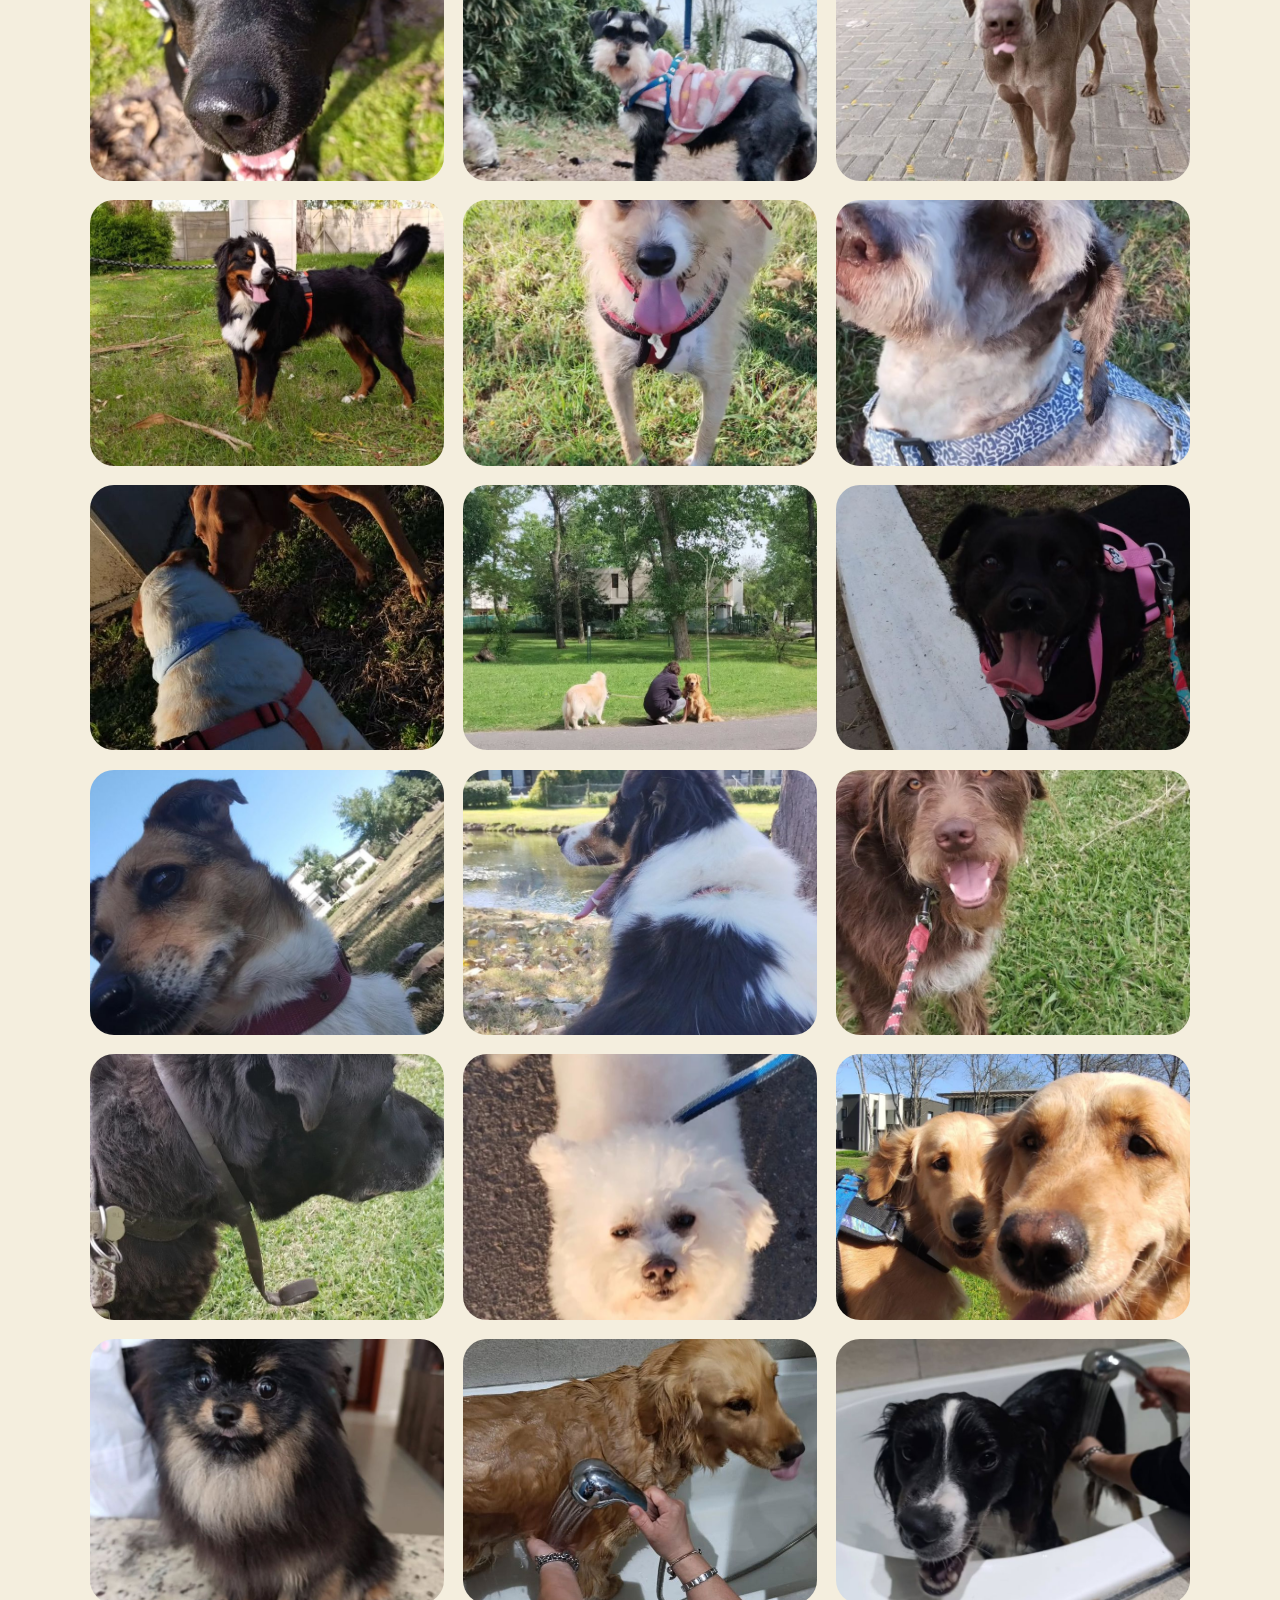
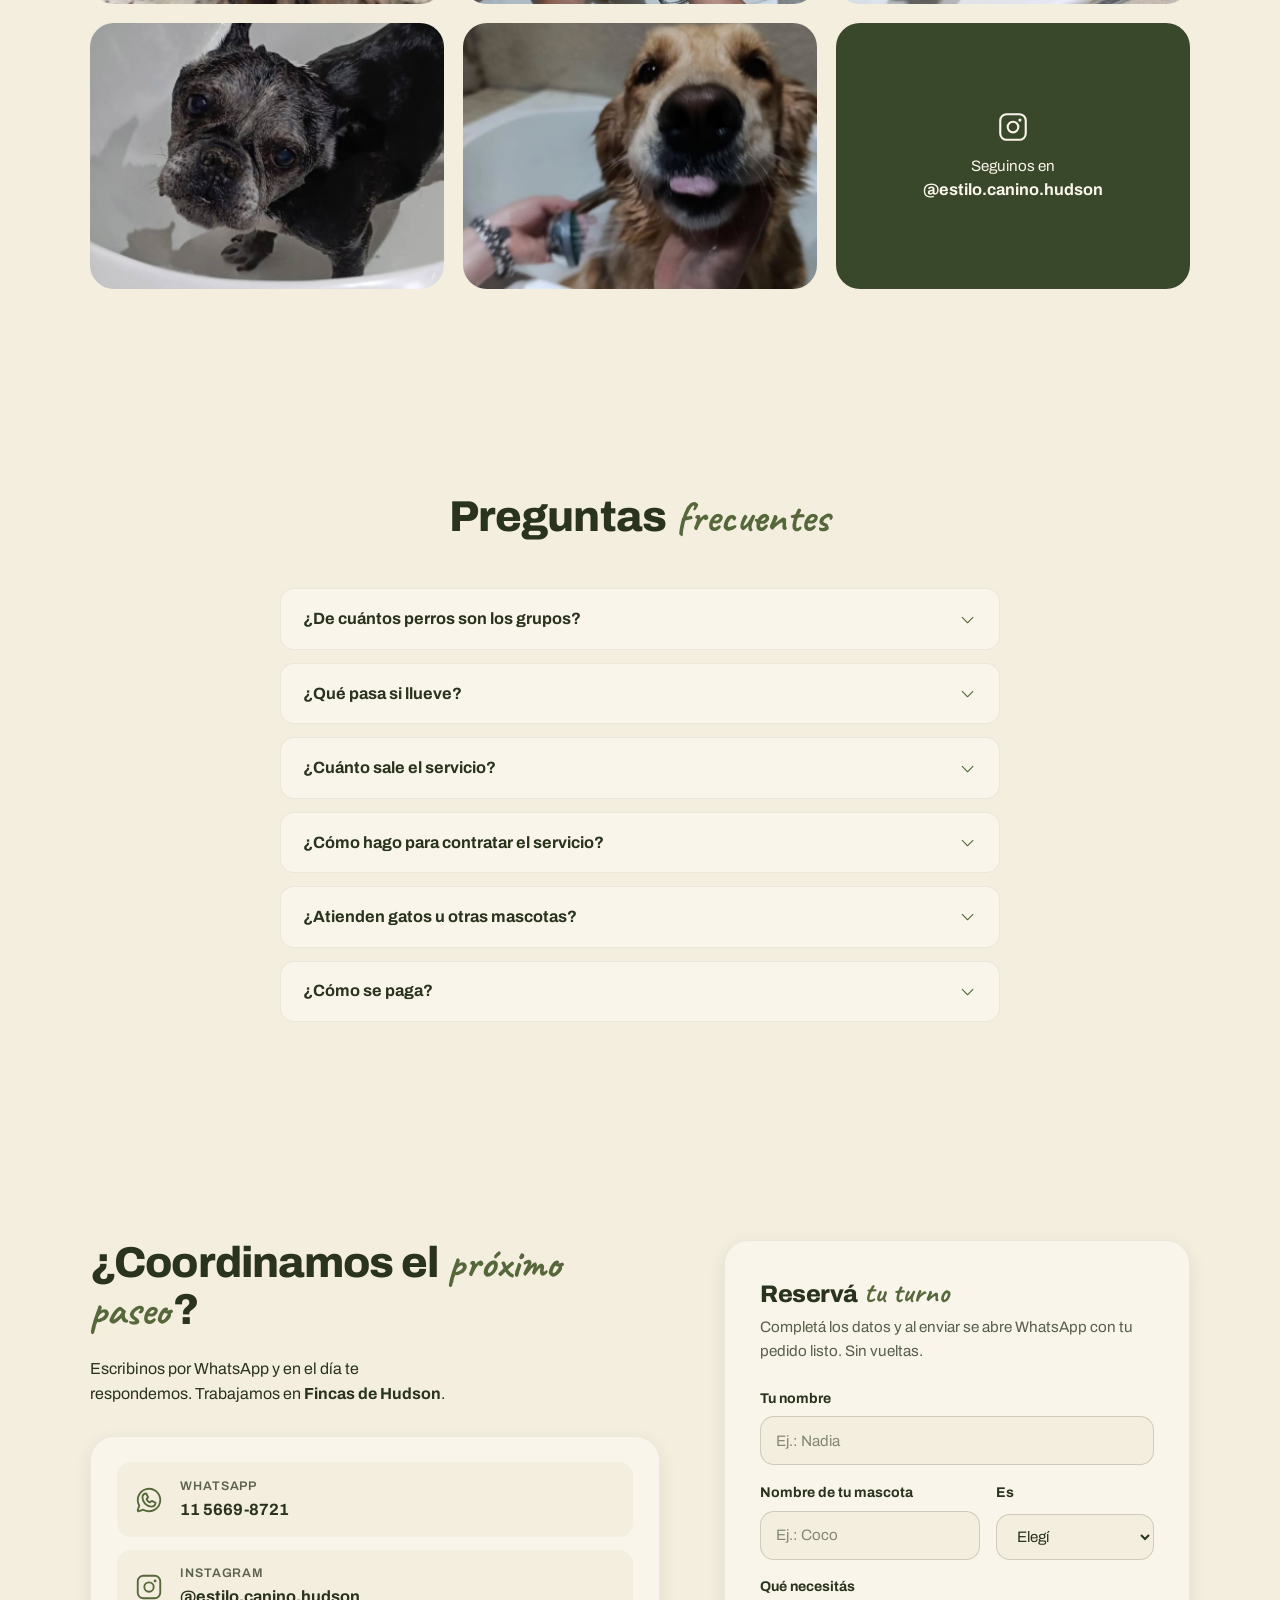
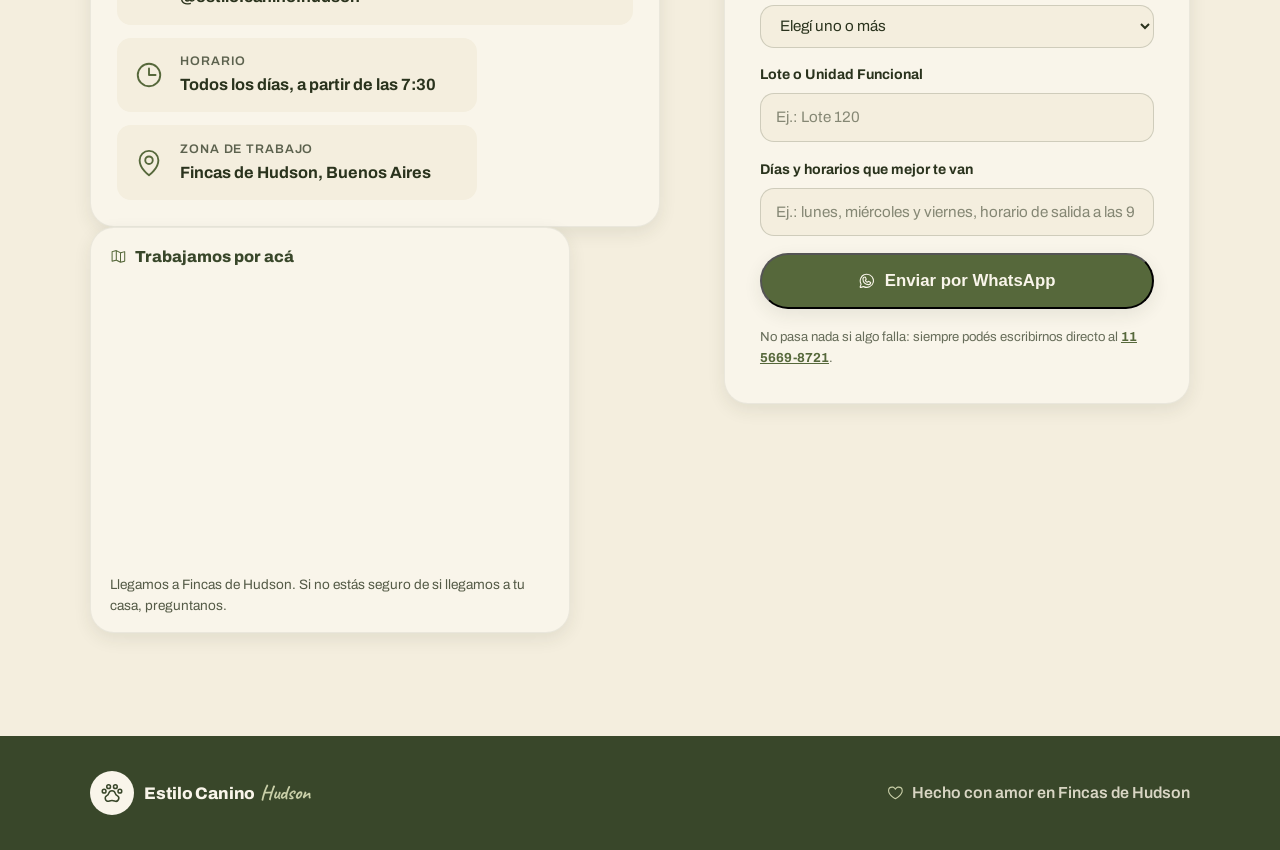
==== commit a554bb06: "Add files via upload" ====
--- a/index.html
+++ b/index.html
@@ -216,7 +216,7 @@
       <button class="filtro" data-filtro="cuidados" type="button">Cuidados</button>
     </div>
 
-    <div class="galeria-grid aparecer">
+    <div class="galeria-grid">
 
       <figure class="g-foto" data-categoria="paseo"><img src="assets/img/paseo-01.jpg" alt="Mestizo con arnés rojo durante el paseo" loading="lazy"></figure>
       <figure class="g-foto" data-categoria="paseo"><img src="assets/img/paseo-02.jpg" alt="Spaniel blanco y negro con arnés rosa" loading="lazy"></figure>
